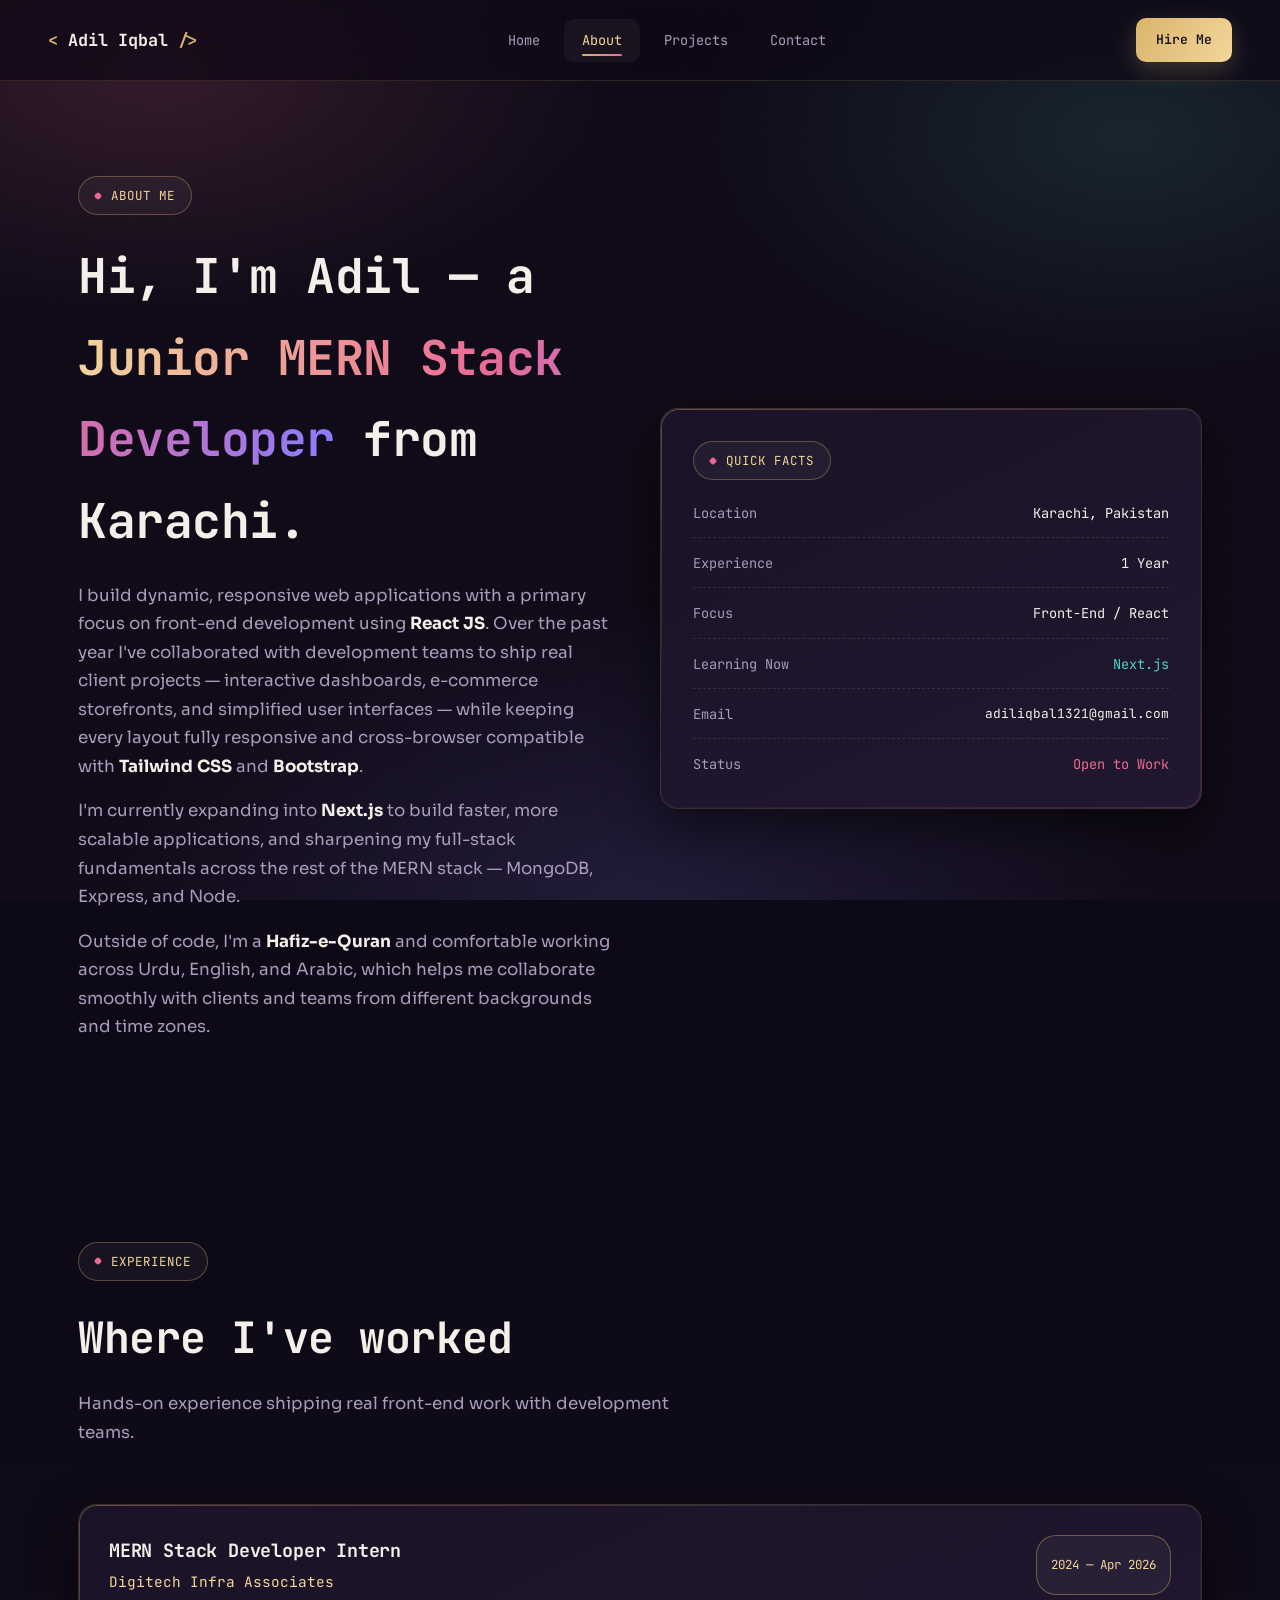
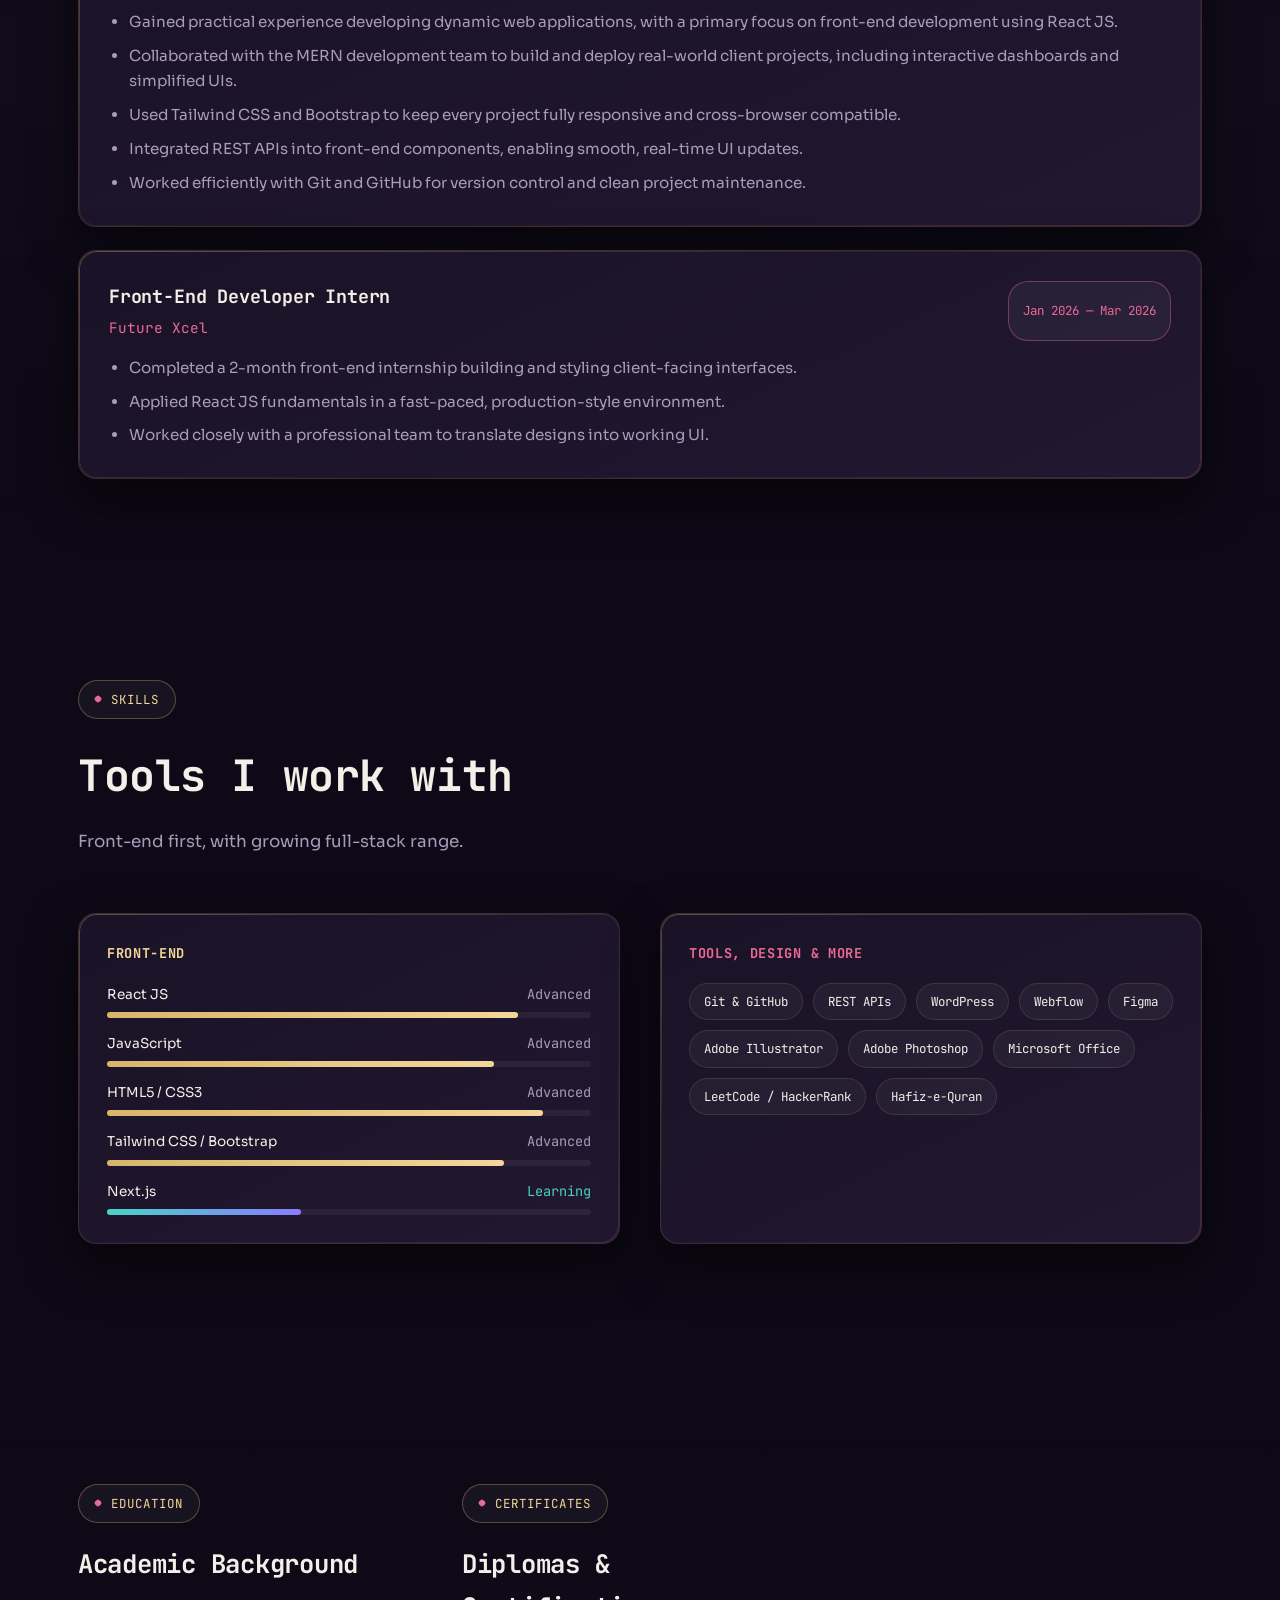
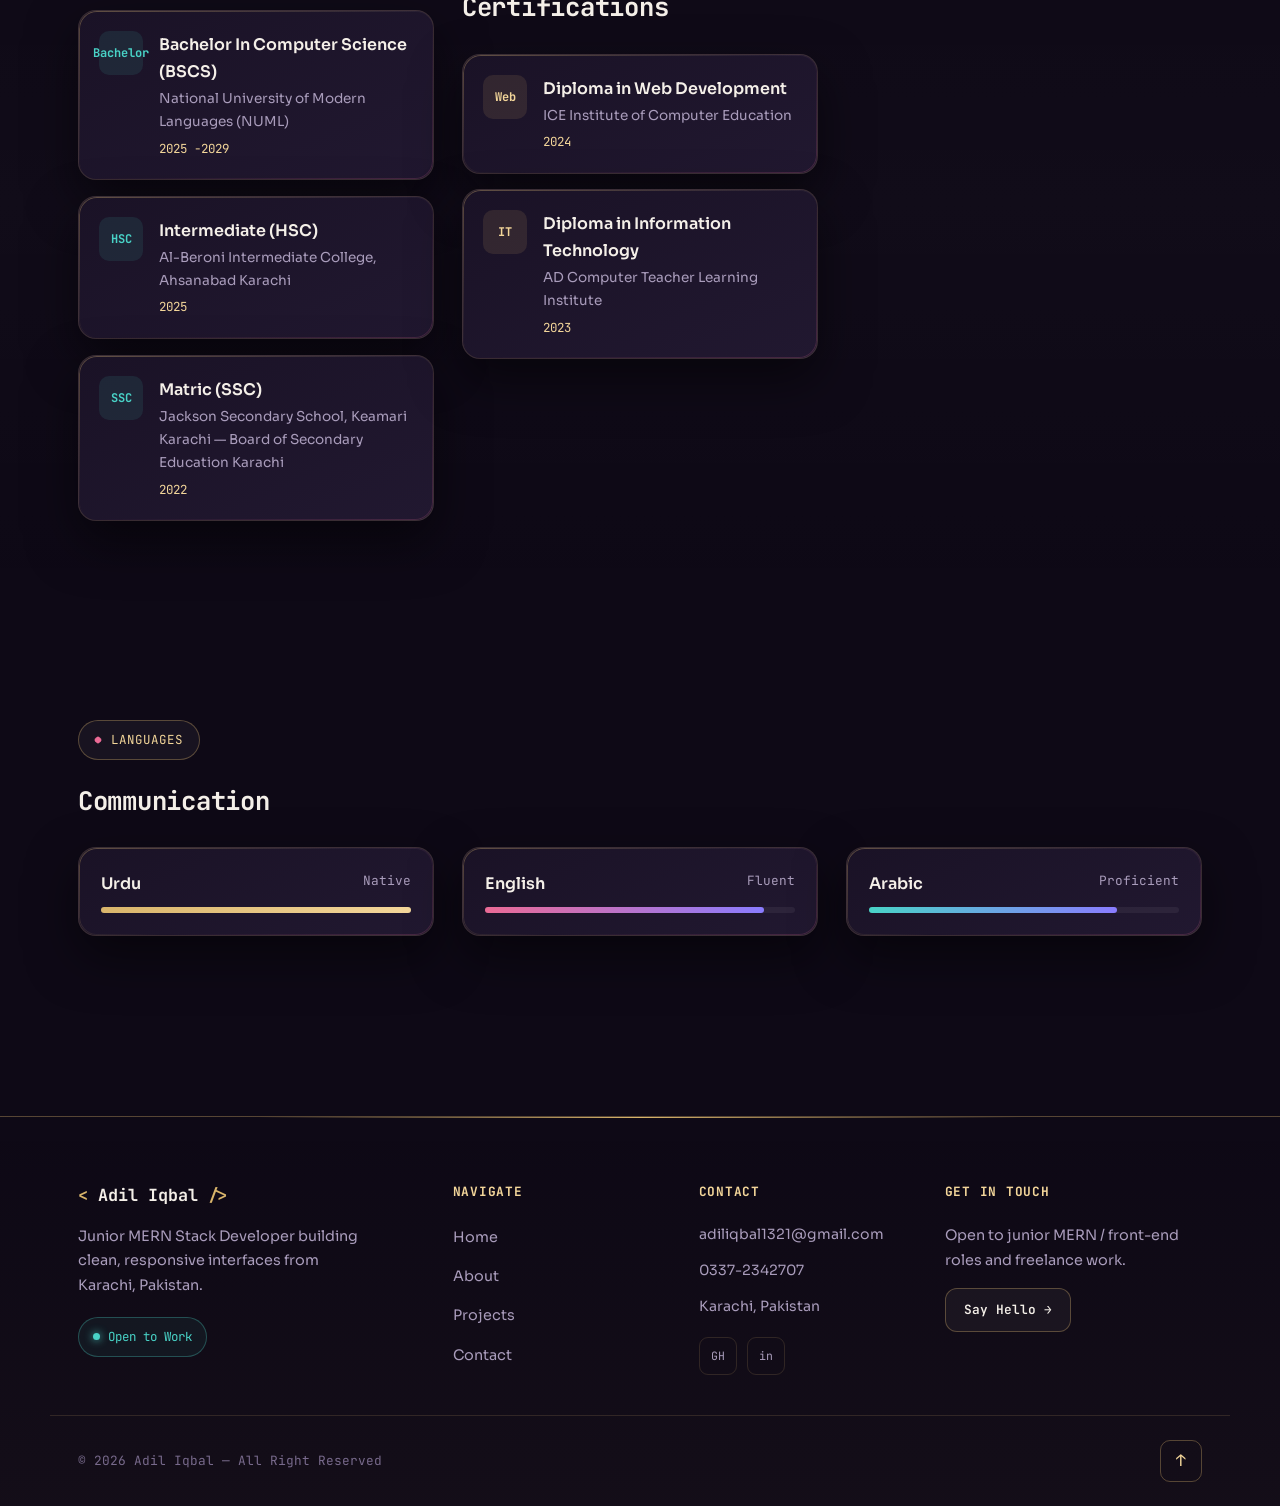
==== About.html @ f00fb631 "m" ====
<!DOCTYPE html>
<html lang="en">
<head>
<meta charset="UTF-8">
<meta name="viewport" content="width=device-width, initial-scale=1.0">
<link rel="icon" type="image/jpeg" href="faviconimage.png">
<title>About — Adil Iqbal</title>
<link rel="stylesheet" href="style.css">
</head>
<body id="top">
<div class="mesh"></div>
<div class="noise"></div>

<header>
  <nav>
    <div class="brand"><span class="brk">&lt;</span>Adil Iqbal<span class="brk">/&gt;</span></div>
    <button class="nav-toggle" aria-label="menu"><span></span><span></span><span></span></button>
    <div class="nav-links">
      <a href="index.html">Home</a>
      <a href="about.html" class="active">About</a>
      <a href="projects.html">Projects</a>
      <a href="contact.html">Contact</a>
    </div>
    <a href="contact.html" class="nav-cta">Hire Me</a>
  </nav>
</header>

<main>

  <!-- ============ INTRO ============ -->
  <section class="pad-lg">
    <div class="wrap grid-2" style="align-items:center;">
      <div>
        <div class="eyebrow"><span class="sq"></span>About Me</div>
        <h1 style="font-size:clamp(2rem,4.5vw,3rem);margin-bottom:20px;">
          Hi, I'm Adil — a <span class="grad-text">Junior MERN Stack Developer</span> from Karachi.
        </h1>
        <p style="color:var(--muted);font-size:1.05rem;margin-bottom:16px;">
          I build dynamic, responsive web applications with a primary focus on front-end development using
          <b style="color:var(--text);">React JS</b>. Over the past year I've collaborated with development
          teams to ship real client projects — interactive dashboards, e-commerce storefronts, and simplified
          user interfaces — while keeping every layout fully responsive and cross-browser compatible with
          <b style="color:var(--text);">Tailwind CSS</b> and <b style="color:var(--text);">Bootstrap</b>.
        </p>
        <p style="color:var(--muted);font-size:1.05rem;margin-bottom:16px;">
          I'm currently expanding into <b style="color:var(--text);">Next.js</b> to build faster, more scalable
          applications, and sharpening my full-stack fundamentals across the rest of the MERN stack — MongoDB,
          Express, and Node.
        </p>
        <p style="color:var(--muted);font-size:1.05rem;">
          Outside of code, I'm a <b style="color:var(--text);">Hafiz-e-Quran</b> and comfortable working across
          Urdu, English, and Arabic, which helps me collaborate smoothly with clients and teams from different
          backgrounds and time zones.
        </p>
      </div>
      <div class="glass tilt fade-up" style="padding:32px;">
        <div class="eyebrow" style="margin-bottom:22px;"><span class="sq"></span>Quick Facts</div>
        <div style="display:flex;flex-direction:column;gap:14px;">
          <div style="display:flex;justify-content:space-between;border-bottom:1px dashed var(--border);padding-bottom:12px;"><span class="mono" style="color:var(--muted);font-size:0.85rem;">Location</span><span class="mono" style="font-size:0.85rem;">Karachi, Pakistan</span></div>
          <div style="display:flex;justify-content:space-between;border-bottom:1px dashed var(--border);padding-bottom:12px;"><span class="mono" style="color:var(--muted);font-size:0.85rem;">Experience</span><span class="mono" style="font-size:0.85rem;">1 Year</span></div>
          <div style="display:flex;justify-content:space-between;border-bottom:1px dashed var(--border);padding-bottom:12px;"><span class="mono" style="color:var(--muted);font-size:0.85rem;">Focus</span><span class="mono" style="font-size:0.85rem;">Front-End / React</span></div>
          <div style="display:flex;justify-content:space-between;border-bottom:1px dashed var(--border);padding-bottom:12px;"><span class="mono" style="color:var(--muted);font-size:0.85rem;">Learning Now</span><span class="mono" style="font-size:0.85rem;color:var(--teal);">Next.js</span></div>
          <div style="display:flex;justify-content:space-between;border-bottom:1px dashed var(--border);padding-bottom:12px;"><span class="mono" style="color:var(--muted);font-size:0.85rem;">Email</span><span class="mono" style="font-size:0.8rem;">adiliqbal1321@gmail.com</span></div>
          <div style="display:flex;justify-content:space-between;"><span class="mono" style="color:var(--muted);font-size:0.85rem;">Status</span><span class="mono" style="font-size:0.85rem;color:var(--rose);">Open to Work</span></div>
        </div>
      </div>
    </div>
  </section>

  <!-- ============ EXPERIENCE ============ -->
  <section class="pad-lg" style="background:linear-gradient(180deg,transparent,rgba(255,255,255,0.015),transparent);">
    <div class="wrap">
      <div class="eyebrow fade-up"><span class="sq"></span>Experience</div>
      <h2 class="section-title fade-up">Where I've worked</h2>
      <p class="section-sub fade-up">Hands-on experience shipping real front-end work with development teams.</p>

      <div style="display:flex;flex-direction:column;gap:24px;">
        <div class="glass tilt fade-up" style="padding:30px;">
          <div style="display:flex;justify-content:space-between;flex-wrap:wrap;gap:10px;margin-bottom:14px;">
            <div>
              <h3 style="font-size:1.15rem;">MERN Stack Developer Intern</h3>
              <div class="mono" style="color:var(--gold-bright);font-size:0.9rem;margin-top:4px;">Digitech Infra Associates</div>
            </div>
            <span class="pill gold">2024 — Apr 2026</span>
          </div>
          <ul style="color:var(--muted);font-size:0.95rem;display:flex;flex-direction:column;gap:8px;padding-left:20px;">
            <li style="list-style:disc;">Gained practical experience developing dynamic web applications, with a primary focus on front-end development using React JS.</li>
            <li style="list-style:disc;">Collaborated with the MERN development team to build and deploy real-world client projects, including interactive dashboards and simplified UIs.</li>
            <li style="list-style:disc;">Used Tailwind CSS and Bootstrap to keep every project fully responsive and cross-browser compatible.</li>
            <li style="list-style:disc;">Integrated REST APIs into front-end components, enabling smooth, real-time UI updates.</li>
            <li style="list-style:disc;">Worked efficiently with Git and GitHub for version control and clean project maintenance.</li>
          </ul>
        </div>

        <div class="glass tilt fade-up" style="padding:30px;">
          <div style="display:flex;justify-content:space-between;flex-wrap:wrap;gap:10px;margin-bottom:14px;">
            <div>
              <h3 style="font-size:1.15rem;">Front-End Developer Intern</h3>
              <div class="mono" style="color:var(--rose);font-size:0.9rem;margin-top:4px;">Future Xcel</div>
            </div>
            <span class="pill rose">Jan 2026 — Mar 2026</span>
          </div>
          <ul style="color:var(--muted);font-size:0.95rem;display:flex;flex-direction:column;gap:8px;padding-left:20px;">
            <li style="list-style:disc;">Completed a 2-month front-end internship building and styling client-facing interfaces.</li>
            <li style="list-style:disc;">Applied React JS fundamentals in a fast-paced, production-style environment.</li>
            <li style="list-style:disc;">Worked closely with a professional team to translate designs into working UI.</li>
          </ul>
        </div>
      </div>
    </div>
  </section>

  <!-- ============ SKILLS ============ -->
  <section class="pad-lg">
    <div class="wrap">
      <div class="eyebrow fade-up"><span class="sq"></span>Skills</div>
      <h2 class="section-title fade-up">Tools I work with</h2>
      <p class="section-sub fade-up">Front-end first, with growing full-stack range.</p>

      <div class="grid-2" style="margin-bottom:40px;">
        <div class="glass tilt fade-up" style="padding:28px;">
          <h4 class="mono" style="color:var(--gold-bright);font-size:0.85rem;text-transform:uppercase;letter-spacing:0.05em;margin-bottom:18px;">Front-End</h4>
          <div style="display:flex;flex-direction:column;gap:14px;">
            <div><div style="display:flex;justify-content:space-between;font-size:0.85rem;margin-bottom:6px;"><span>React JS</span><span class="mono" style="color:var(--muted);">Advanced</span></div><div style="background:rgba(255,255,255,0.06);height:6px;border-radius:4px;"><div style="width:85%;height:100%;background:linear-gradient(90deg,var(--gold),var(--gold-bright));border-radius:4px;"></div></div></div>
            <div><div style="display:flex;justify-content:space-between;font-size:0.85rem;margin-bottom:6px;"><span>JavaScript</span><span class="mono" style="color:var(--muted);">Advanced</span></div><div style="background:rgba(255,255,255,0.06);height:6px;border-radius:4px;"><div style="width:80%;height:100%;background:linear-gradient(90deg,var(--gold),var(--gold-bright));border-radius:4px;"></div></div></div>
            <div><div style="display:flex;justify-content:space-between;font-size:0.85rem;margin-bottom:6px;"><span>HTML5 / CSS3</span><span class="mono" style="color:var(--muted);">Advanced</span></div><div style="background:rgba(255,255,255,0.06);height:6px;border-radius:4px;"><div style="width:90%;height:100%;background:linear-gradient(90deg,var(--gold),var(--gold-bright));border-radius:4px;"></div></div></div>
            <div><div style="display:flex;justify-content:space-between;font-size:0.85rem;margin-bottom:6px;"><span>Tailwind CSS / Bootstrap</span><span class="mono" style="color:var(--muted);">Advanced</span></div><div style="background:rgba(255,255,255,0.06);height:6px;border-radius:4px;"><div style="width:82%;height:100%;background:linear-gradient(90deg,var(--gold),var(--gold-bright));border-radius:4px;"></div></div></div>
            <div><div style="display:flex;justify-content:space-between;font-size:0.85rem;margin-bottom:6px;"><span>Next.js</span><span class="mono" style="color:var(--teal);">Learning</span></div><div style="background:rgba(255,255,255,0.06);height:6px;border-radius:4px;"><div style="width:40%;height:100%;background:linear-gradient(90deg,var(--teal),var(--violet));border-radius:4px;"></div></div></div>
          </div>
        </div>
        <div class="glass tilt fade-up" style="padding:28px;">
          <h4 class="mono" style="color:var(--rose);font-size:0.85rem;text-transform:uppercase;letter-spacing:0.05em;margin-bottom:18px;">Tools, Design &amp; More</h4>
          <div class="pill-wrap" style="display:flex;flex-wrap:wrap;gap:10px;">
            <span class="pill">Git &amp; GitHub</span>
            <span class="pill">REST APIs</span>
            <span class="pill">WordPress</span>
            <span class="pill">Webflow</span>
            <span class="pill">Figma</span>
            <span class="pill">Adobe Illustrator</span>
            <span class="pill">Adobe Photoshop</span>
            <span class="pill">Microsoft Office</span>
            <span class="pill">LeetCode / HackerRank</span>
            <span class="pill">Hafiz-e-Quran</span>
          </div>
        </div>
      </div>
    </div>
  </section>

  <!-- ============ EDUCATION + CERTIFICATES ============ -->
  <section class="pad-lg" style="background:linear-gradient(180deg,transparent,rgba(255,255,255,0.015),transparent);">
    <div class="wrap grid-3">
      <div>
        <div class="eyebrow fade-up"><span class="sq"></span>Education</div>
        <h2 class="section-title fade-up" style="font-size:1.6rem;">Academic Background</h2>
        <div style="display:flex;flex-direction:column;gap:16px;margin-top:24px;">

            <div class="glass tilt fade-up" style="padding:20px;display:flex;gap:16px;align-items:flex-start;">
            <div class="mono" style="width:44px;height:44px;border-radius:10px;background:rgba(73,211,199,0.1);color:var(--teal);display:flex;align-items:center;justify-content:center;font-weight:700;font-size:0.75rem;flex-shrink:0;">Bachelor</div>
            <div>
              <div style="font-weight:600;">Bachelor In Computer Science (BSCS)</div>
              <div style="color:var(--muted);font-size:0.85rem;margin-top:2px;">National University of Modern Languages (NUML)</div>
              <div class="mono" style="color:var(--gold-bright);font-size:0.78rem;margin-top:4px;">2025 -2029</div>
            </div>
          </div>
          <div class="glass tilt fade-up" style="padding:20px;display:flex;gap:16px;align-items:flex-start;">
            <div class="mono" style="width:44px;height:44px;border-radius:10px;background:rgba(73,211,199,0.1);color:var(--teal);display:flex;align-items:center;justify-content:center;font-weight:700;font-size:0.75rem;flex-shrink:0;">HSC</div>
            <div>
              <div style="font-weight:600;">Intermediate (HSC)</div>
              <div style="color:var(--muted);font-size:0.85rem;margin-top:2px;">Al-Beroni Intermediate College, Ahsanabad Karachi</div>
              <div class="mono" style="color:var(--gold-bright);font-size:0.78rem;margin-top:4px;">2025</div>
            </div>
          </div>
          <div class="glass tilt fade-up" style="padding:20px;display:flex;gap:16px;align-items:flex-start;">
            <div class="mono" style="width:44px;height:44px;border-radius:10px;background:rgba(73,211,199,0.1);color:var(--teal);display:flex;align-items:center;justify-content:center;font-weight:700;font-size:0.75rem;flex-shrink:0;">SSC</div>
            <div>
              <div style="font-weight:600;">Matric (SSC)</div>
              <div style="color:var(--muted);font-size:0.85rem;margin-top:2px;">Jackson Secondary School, Keamari Karachi — Board of Secondary Education Karachi</div>
              <div class="mono" style="color:var(--gold-bright);font-size:0.78rem;margin-top:4px;">2022</div>
            </div>
          </div>
        </div>
      </div>
      <div>
        <div class="eyebrow fade-up"><span class="sq"></span>Certificates</div>
        <h2 class="section-title fade-up" style="font-size:1.6rem;">Diplomas &amp; Certifications</h2>
        <div style="display:flex;flex-direction:column;gap:16px;margin-top:24px;">
          <div class="glass tilt fade-up" style="padding:20px;display:flex;gap:16px;align-items:flex-start;">
            <div class="mono" style="width:44px;height:44px;border-radius:10px;background:rgba(217,181,107,0.12);color:var(--gold-bright);display:flex;align-items:center;justify-content:center;font-weight:700;font-size:0.75rem;flex-shrink:0;">Web</div>
            <div>
              <div style="font-weight:600;">Diploma in Web Development</div>
              <div style="color:var(--muted);font-size:0.85rem;margin-top:2px;">ICE Institute of Computer Education</div>
              <div class="mono" style="color:var(--gold-bright);font-size:0.78rem;margin-top:4px;">2024</div>
            </div>
          </div>
          <div class="glass tilt fade-up" style="padding:20px;display:flex;gap:16px;align-items:flex-start;">
            <div class="mono" style="width:44px;height:44px;border-radius:10px;background:rgba(217,181,107,0.12);color:var(--gold-bright);display:flex;align-items:center;justify-content:center;font-weight:700;font-size:0.75rem;flex-shrink:0;">IT</div>
            <div>
              <div style="font-weight:600;">Diploma in Information Technology</div>
              <div style="color:var(--muted);font-size:0.85rem;margin-top:2px;">AD Computer Teacher Learning Institute</div>
              <div class="mono" style="color:var(--gold-bright);font-size:0.78rem;margin-top:4px;">2023</div>
            </div>
          </div>
        </div>
      </div>
    </div>
  </section>

  <!-- ============ LANGUAGES ============ -->
  <section class="pad-lg">
    <div class="wrap">
      <div class="eyebrow fade-up"><span class="sq"></span>Languages</div>
      <h2 class="section-title fade-up" style="font-size:1.6rem;">Communication</h2>
      <div class="grid-3" style="margin-top:24px;">
        <div class="glass tilt fade-up" style="padding:22px;">
          <div style="display:flex;justify-content:space-between;margin-bottom:10px;"><span style="font-weight:600;">Urdu</span><span class="mono" style="color:var(--muted);font-size:0.8rem;">Native</span></div>
          <div style="background:rgba(255,255,255,0.06);height:6px;border-radius:4px;"><div style="width:100%;height:100%;background:linear-gradient(90deg,var(--gold),var(--gold-bright));border-radius:4px;"></div></div>
        </div>
        <div class="glass tilt fade-up" style="padding:22px;">
          <div style="display:flex;justify-content:space-between;margin-bottom:10px;"><span style="font-weight:600;">English</span><span class="mono" style="color:var(--muted);font-size:0.8rem;">Fluent</span></div>
          <div style="background:rgba(255,255,255,0.06);height:6px;border-radius:4px;"><div style="width:90%;height:100%;background:linear-gradient(90deg,var(--rose),var(--violet));border-radius:4px;"></div></div>
        </div>
        <div class="glass tilt fade-up" style="padding:22px;">
          <div style="display:flex;justify-content:space-between;margin-bottom:10px;"><span style="font-weight:600;">Arabic</span><span class="mono" style="color:var(--muted);font-size:0.8rem;">Proficient</span></div>
          <div style="background:rgba(255,255,255,0.06);height:6px;border-radius:4px;"><div style="width:80%;height:100%;background:linear-gradient(90deg,var(--teal),var(--violet));border-radius:4px;"></div></div>
        </div>
      </div>
    </div>
  </section>

</main>

<footer>
  <div class="footer-top">
    <div class="footer-col footer-col-brand">
      <div class="brand mono"><span class="brk">&lt;</span>Adil Iqbal<span class="brk">/&gt;</span></div>
      <p>Junior MERN Stack Developer building clean, responsive interfaces from Karachi, Pakistan.</p>
      <span class="footer-badge"><span class="dot"></span>Open to Work</span>
    </div>
    <div class="footer-col">
      <h4>Navigate</h4>
      <ul>
        <li><a href="index.html">Home</a></li>
        <li><a href="about.html">About</a></li>
        <li><a href="projects.html">Projects</a></li>
        <li><a href="contact.html">Contact</a></li>
      </ul>
    </div>
    <div class="footer-col">
      <h4>Contact</h4>
      <div class="f-contact">
        <a href="mailto:adiliqbal1321@gmail.com">adiliqbal1321@gmail.com</a>
        <a href="tel:03372342707">0337-2342707</a>
        <span>Karachi, Pakistan</span>
      </div>
      <div class="footer-social">
        <a href="https://github.com/AdilIqbal0337" title="GitHub">GH</a>
        <a href="https://www.linkedin.com/in/adil-iqbal-b73838338/" title="LinkedIn">in</a>
      </div>
    </div>
    <div class="footer-col">
      <h4>Get In Touch</h4>
      <p style="color:var(--muted);font-size:0.9rem;margin-bottom:16px;">Open to junior MERN / front-end roles and freelance work.</p>
      <a href="contact.html" class="btn btn-outline" style="font-size:0.8rem;padding:10px 18px;">Say Hello →</a>
    </div>
  </div>
  <div class="footer-bottom">
    <div class="footer-note">© 2026 Adil Iqbal — All Right Reserved</div>
    <a href="#top" class="back-to-top mono" title="Back to top">↑</a>
  </div>
</footer>

<script src="script.js"></script>
</body>
</html>
---- style.css ----
/* =====================================================
   Adil Iqbal — Portfolio v2
   Theme: "Obsidian & Champagne" — deep aubergine-black glass
   with warm gold, rose and teal accents, 3D depth via
   layered shadows, glass panels and gradient mesh light.
   ===================================================== */

@import url('https://fonts.googleapis.com/css2?family=JetBrains+Mono:wght@400;500;600;700;800&family=Sora:wght@300;400;500;600;700;800&display=swap');

:root{
  --bg:#0e0916;
  --bg-2:#150e22;
  --surface: rgba(255,255,255,0.045);
  --surface-solid:#1a1226;
  --surface-solid-2:#211830;
  --border: rgba(212,175,106,0.16);
  --border-strong: rgba(212,175,106,0.35);
  --gold:#d9b56b;
  --gold-bright:#f3d69a;
  --rose:#ea6a95;
  --teal:#49d3c7;
  --violet:#8a7cff;
  --text:#f4efe8;
  --muted:#a99cbb;
  --muted-dim:#786a8c;
  --shadow-1: 0 2px 8px rgba(0,0,0,0.4);
  --shadow-2: 0 20px 50px rgba(0,0,0,0.5);
  --shadow-3: 0 40px 90px rgba(0,0,0,0.55);
}

*{margin:0;padding:0;box-sizing:border-box;}
html{scroll-behavior:smooth;}
body{
  background:var(--bg);
  color:var(--text);
  font-family:'Sora',sans-serif;
  font-weight:400;
  line-height:1.7;
  overflow-x:hidden;
  position:relative;
  min-height:100vh;
}
a{text-decoration:none;color:inherit;}
ul{list-style:none;}
img{max-width:100%;display:block;}
::selection{background:var(--gold);color:#150e22;}

.mono{font-family:'JetBrains Mono',monospace;}

::-webkit-scrollbar{width:10px;}
::-webkit-scrollbar-track{background:var(--bg);}
::-webkit-scrollbar-thumb{background:var(--surface-solid-2);border-radius:6px;border:1px solid var(--border);}
::-webkit-scrollbar-thumb:hover{background:var(--gold);}

/* ---------- Gradient mesh background ---------- */
.mesh{
  position:fixed;inset:0;z-index:-2;
  background:
    radial-gradient(ellipse 60% 45% at 12% 8%, rgba(234,106,149,0.16), transparent 60%),
    radial-gradient(ellipse 55% 45% at 88% 15%, rgba(73,211,199,0.13), transparent 60%),
    radial-gradient(ellipse 70% 55% at 50% 100%, rgba(138,124,255,0.14), transparent 60%),
    var(--bg);
}
.noise{
  position:fixed;inset:0;z-index:-1;opacity:0.035;pointer-events:none;
  background-image:url("data:image/svg+xml,%3Csvg xmlns='http://www.w3.org/2000/svg' width='120' height='120'%3E%3Cfilter id='n'%3E%3CfeTurbulence type='fractalNoise' baseFrequency='0.9' numOctaves='2' stitchTiles='stitch'/%3E%3C/filter%3E%3Crect width='100%25' height='100%25' filter='url(%23n)'/%3E%3C/svg%3E");
}

/* ---------- Gradient text helper ---------- */
.grad-text{
  background:linear-gradient(100deg, var(--gold-bright), var(--rose) 55%, var(--violet));
  -webkit-background-clip:text;background-clip:text;color:transparent;
}

/* ================= NAVIGATION ================= */
header{
  position:fixed;top:0;left:0;right:0;z-index:200;
  background:rgba(14,9,22,0.72);
  backdrop-filter:blur(16px) saturate(140%);
  border-bottom:1px solid var(--border);
}
nav{
  max-width:1240px;margin:0 auto;
  display:flex;align-items:center;justify-content:space-between;
  padding:18px 28px;
}
.brand{
  font-family:'JetBrains Mono',monospace;font-weight:700;font-size:1.05rem;
  display:flex;align-items:center;gap:10px;
}
.brand .brk{color:var(--gold);}
.nav-links{display:flex;gap:6px;align-items:center;}
.nav-links a{
  font-family:'JetBrains Mono',monospace;font-size:0.85rem;
  padding:10px 18px;border-radius:10px;color:var(--muted);
  transition:color .2s, background .2s;
  position:relative;
}
.nav-links a:hover{color:var(--text);background:var(--surface);}
.nav-links a.active{color:var(--gold-bright);background:var(--surface);}
.nav-links a.active::after{
  content:'';position:absolute;left:18px;right:18px;bottom:6px;height:2px;
  background:linear-gradient(90deg,var(--gold),var(--rose));border-radius:2px;
}
.nav-cta{
  font-family:'JetBrains Mono',monospace;font-size:0.82rem;font-weight:600;
  padding:11px 20px;border-radius:10px;
  background:linear-gradient(120deg,var(--gold),var(--gold-bright));
  color:#1a1226;
  box-shadow:0 8px 24px rgba(217,181,107,0.25);
  white-space:nowrap;
}
.nav-toggle{display:none;}

@media(max-width:860px){
  .nav-links{
    position:fixed;top:64px;left:0;right:0;
    flex-direction:column;align-items:stretch;gap:2px;
    background:rgba(14,9,22,0.97);backdrop-filter:blur(16px);
    padding:14px;border-bottom:1px solid var(--border);
    transform:translateY(-130%);opacity:0;transition:transform .3s ease, opacity .3s ease;
    pointer-events:none;
  }
  .nav-links.open{transform:translateY(0);opacity:1;pointer-events:auto;}
  .nav-links a{padding:14px 16px;}
  .nav-toggle{
    display:flex;flex-direction:column;gap:5px;width:26px;cursor:pointer;background:none;border:none;
  }
  .nav-toggle span{height:2px;background:var(--text);border-radius:2px;}
}

/* ================= LAYOUT PRIMITIVES ================= */
main{padding-top:76px;}
section{position:relative;}
.wrap{max-width:1180px;margin:0 auto;padding:0 28px;}
.pad-lg{padding:100px 0;}
.pad-md{padding:70px 0;}

.eyebrow{
  display:inline-flex;align-items:center;gap:10px;
  font-family:'JetBrains Mono',monospace;font-size:0.78rem;letter-spacing:0.08em;
  color:var(--gold-bright);text-transform:uppercase;
  margin-bottom:20px;
  padding:8px 16px;border:1px solid var(--border-strong);border-radius:30px;
  background:var(--surface);
}
.eyebrow .sq{width:6px;height:6px;background:var(--rose);border-radius:2px;transform:rotate(45deg);}

h1,h2,h3,h4{font-family:'JetBrains Mono',monospace;font-weight:700;letter-spacing:-0.01em;}
h2.section-title{font-size:clamp(1.9rem,4vw,2.7rem);margin-bottom:16px;}
.section-sub{color:var(--muted);font-size:1.05rem;max-width:620px;margin-bottom:56px;}

/* ================= GLASS / 3D CARD SYSTEM ================= */
.glass{
  background:linear-gradient(155deg, var(--surface-solid), var(--surface-solid-2));
  border:1px solid var(--border);
  border-radius:18px;
  box-shadow:var(--shadow-2), inset 0 1px 0 rgba(255,255,255,0.04);
  position:relative;
}
.glass::before{
  content:'';position:absolute;inset:0;border-radius:18px;padding:1px;
  background:linear-gradient(155deg, rgba(217,181,107,0.35), rgba(255,255,255,0), rgba(234,106,149,0.2));
  -webkit-mask:linear-gradient(#000 0 0) content-box, linear-gradient(#000 0 0);
  -webkit-mask-composite:xor;mask-composite:exclude;
  pointer-events:none;
}
.tilt{transform-style:preserve-3d;transition:transform .4s cubic-bezier(.2,.8,.2,1), box-shadow .4s;will-change:transform;}
.tilt:hover{box-shadow:var(--shadow-3);}

/* ================= BUTTONS ================= */
.btn{
  font-family:'JetBrains Mono',monospace;font-weight:600;font-size:0.88rem;
  padding:14px 28px;border-radius:12px;display:inline-flex;align-items:center;gap:10px;
  transition:transform .2s, box-shadow .2s, background .2s, border-color .2s;
  cursor:pointer;border:none;
}
.btn-gold{
  background:linear-gradient(120deg,var(--gold),var(--gold-bright));color:#1a1226;
  box-shadow:0 10px 30px rgba(217,181,107,0.28);
}
.btn-gold:hover{transform:translateY(-3px);box-shadow:0 16px 40px rgba(217,181,107,0.4);}
.btn-outline{
  border:1px solid var(--border-strong);color:var(--text);background:var(--surface);
}
.btn-outline:hover{transform:translateY(-3px);border-color:var(--gold);}

/* ================= HERO RESPONSIVE GRID ================= */
.hero-grid{display:grid;grid-template-columns:1.05fr 0.95fr;gap:56px;align-items:center;min-height:70vh;}
@media(max-width:900px){
  .hero-grid{grid-template-columns:1fr;min-height:auto;gap:40px;}
  .hero-grid > *{grid-column:1;}
}

/* ================= PROJECT THUMBNAIL PLACEHOLDER ================= */
.proj-thumb{
  position:relative;border-radius:14px;overflow:hidden;height:200px;margin-bottom:24px;
  border:1px solid var(--border);
  display:flex;align-items:center;justify-content:center;flex-direction:column;gap:10px;
}
.proj-thumb img{width:100%;height:100%;object-fit:cover;position:absolute;inset:0;}
.proj-thumb .thumb-overlay{
  position:relative;z-index:1;text-align:center;
  display:flex;flex-direction:column;align-items:center;gap:8px;
}
.proj-thumb .thumb-icon{
  width:52px;height:52px;border-radius:12px;display:flex;align-items:center;justify-content:center;
  background:rgba(255,255,255,0.06);border:1px solid var(--border-strong);
}
.proj-thumb .thumb-label{font-family:'JetBrains Mono',monospace;font-size:0.75rem;color:var(--muted);letter-spacing:0.03em;}
.proj-thumb.g1{background:radial-gradient(ellipse at 30% 20%, rgba(217,181,107,0.18), transparent 60%), radial-gradient(ellipse at 80% 80%, rgba(234,106,149,0.14), transparent 60%), var(--surface-solid);}
.proj-thumb.g2{background:radial-gradient(ellipse at 70% 20%, rgba(234,106,149,0.18), transparent 60%), radial-gradient(ellipse at 20% 80%, rgba(73,211,199,0.14), transparent 60%), var(--surface-solid);}
.proj-thumb.g3{background:radial-gradient(ellipse at 20% 30%, rgba(73,211,199,0.18), transparent 60%), radial-gradient(ellipse at 80% 70%, rgba(138,124,255,0.16), transparent 60%), var(--surface-solid);}
.proj-thumb.g4{background:radial-gradient(ellipse at 50% 20%, rgba(138,124,255,0.18), transparent 60%), radial-gradient(ellipse at 80% 80%, rgba(217,181,107,0.14), transparent 60%), var(--surface-solid);}

/* ================= FOOTER ================= */
footer{
  position:relative;
  border-top:1px solid var(--border-strong);
  margin-top:80px;
  background:linear-gradient(180deg, transparent, rgba(217,181,107,0.03));
  overflow:hidden;
}
footer::before{
  content:'';position:absolute;top:0;left:50%;transform:translateX(-50%);
  width:60%;height:1px;
  background:linear-gradient(90deg, transparent, var(--gold), transparent);
}
.footer-top{
  max-width:1180px;margin:0 auto;padding:64px 28px 40px;
  display:grid;grid-template-columns:1.3fr 0.8fr 0.8fr 1fr;gap:40px;
}
.footer-col h4{
  font-family:'JetBrains Mono',monospace;font-size:0.8rem;letter-spacing:0.06em;
  text-transform:uppercase;color:var(--gold-bright);margin-bottom:20px;
}
.footer-col-brand .brand{margin-bottom:14px;}
.footer-col-brand p{color:var(--muted);font-size:0.9rem;max-width:280px;margin-bottom:20px;}
.footer-badge{
  display:inline-flex;align-items:center;gap:8px;
  font-family:'JetBrains Mono',monospace;font-size:0.78rem;color:var(--teal);
  padding:8px 14px;border:1px solid rgba(73,211,199,0.3);border-radius:20px;
  background:rgba(73,211,199,0.06);
}
.footer-badge .dot{width:7px;height:7px;border-radius:50%;background:var(--teal);box-shadow:0 0 8px var(--teal);}
.footer-col ul{display:flex;flex-direction:column;gap:12px;}
.footer-col ul a{font-size:0.9rem;color:var(--muted);transition:color .2s;}
.footer-col ul a:hover{color:var(--gold-bright);}
.footer-col .f-contact{display:flex;flex-direction:column;gap:12px;}
.footer-col .f-contact a, .footer-col .f-contact span{font-size:0.88rem;color:var(--muted);}
.footer-col .f-contact a:hover{color:var(--gold-bright);}
.footer-social{display:flex;gap:10px;margin-top:18px;}
.footer-social a{
  width:38px;height:38px;border-radius:9px;border:1px solid var(--border);
  display:flex;align-items:center;justify-content:center;
  font-family:'JetBrains Mono',monospace;font-size:0.72rem;color:var(--muted);
  transition:color .2s, border-color .2s, transform .2s;
}
.footer-social a:hover{color:var(--gold-bright);border-color:var(--gold);transform:translateY(-3px);}
.footer-bottom{
  border-top:1px solid var(--border);
  padding:24px 28px;max-width:1180px;margin:0 auto;
  display:flex;justify-content:space-between;align-items:center;flex-wrap:wrap;gap:16px;
}
.footer-note{color:var(--muted-dim);font-size:0.8rem;font-family:'JetBrains Mono',monospace;}
.back-to-top{
  width:42px;height:42px;border-radius:10px;border:1px solid var(--border-strong);
  display:flex;align-items:center;justify-content:center;
  color:var(--gold-bright);font-family:'JetBrains Mono',monospace;
  transition:transform .2s, border-color .2s, background .2s;
}
.back-to-top:hover{transform:translateY(-4px);background:var(--surface);border-color:var(--gold);}
@media(max-width:900px){
  .footer-top{grid-template-columns:1fr 1fr;}
}
@media(max-width:560px){
  .footer-top{grid-template-columns:1fr;}
  .footer-bottom{flex-direction:column;text-align:center;}
}

/* ================= FADE UP UTILITY ================= */
.fade-up{opacity:0;transform:translateY(28px);transition:opacity .7s ease, transform .7s ease;}
.fade-up.visible{opacity:1;transform:translateY(0);}

/* ================= PILLS / TAGS ================= */
.pill{
  font-family:'JetBrains Mono',monospace;font-size:0.78rem;
  padding:7px 14px;border-radius:20px;
  background:var(--surface);border:1px solid var(--border);color:var(--text);
  display:inline-flex;align-items:center;gap:6px;
}
.pill.gold{color:var(--gold-bright);border-color:rgba(217,181,107,0.4);}
.pill.rose{color:var(--rose);border-color:rgba(234,106,149,0.4);}
.pill.teal{color:var(--teal);border-color:rgba(73,211,199,0.4);}
.pill.learning::after{content:' · learning';opacity:0.75;}

/* ================= RESPONSIVE HELPERS ================= */
.grid-2{display:grid;grid-template-columns:1fr 1fr;gap:40px;}
.grid-3{display:grid;grid-template-columns:repeat(3,1fr);gap:28px;}
.grid-4{display:grid;grid-template-columns:repeat(4,1fr);gap:24px;}
@media(max-width:980px){
  .grid-3{grid-template-columns:repeat(2,1fr);}
  .grid-4{grid-template-columns:repeat(2,1fr);}
}
@media(max-width:640px){
  .grid-2, .grid-3, .grid-4{grid-template-columns:1fr;}
  .pad-lg{padding:70px 0;}
  .pad-md{padding:50px 0;}
}
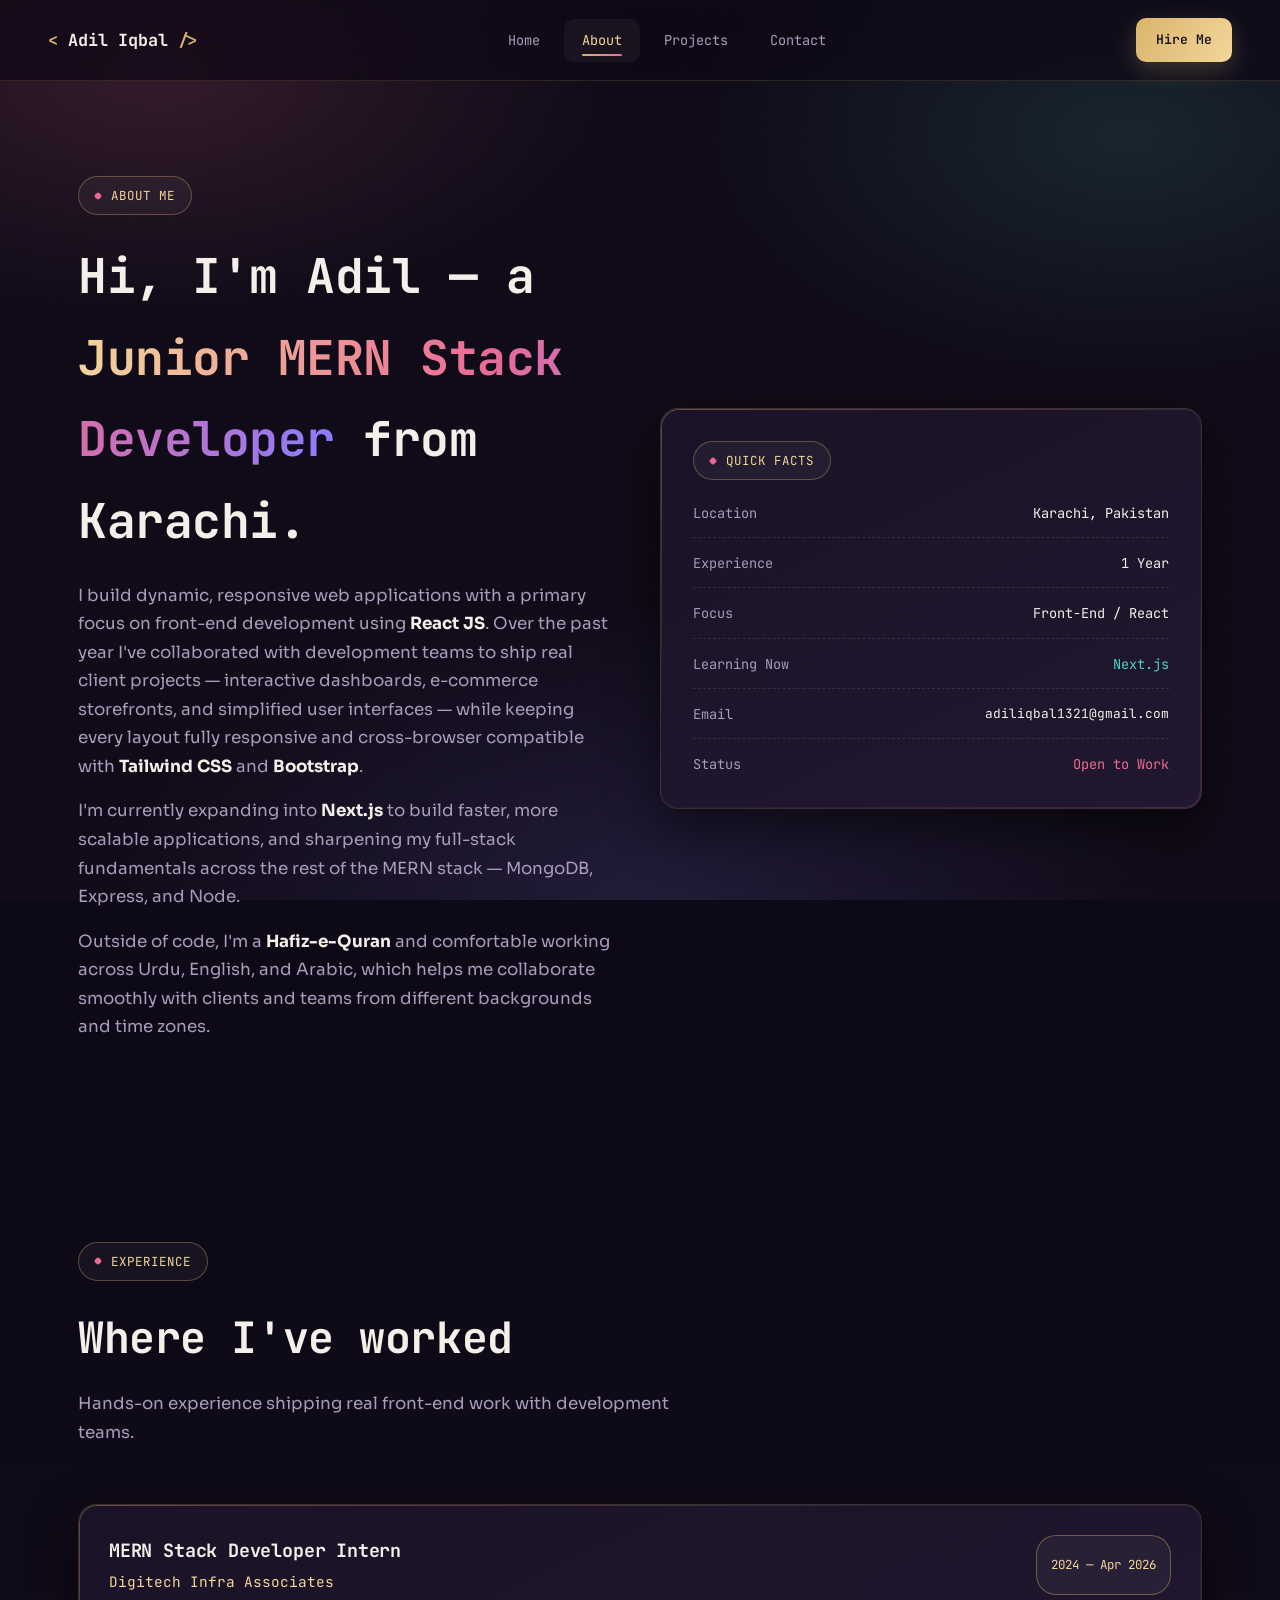
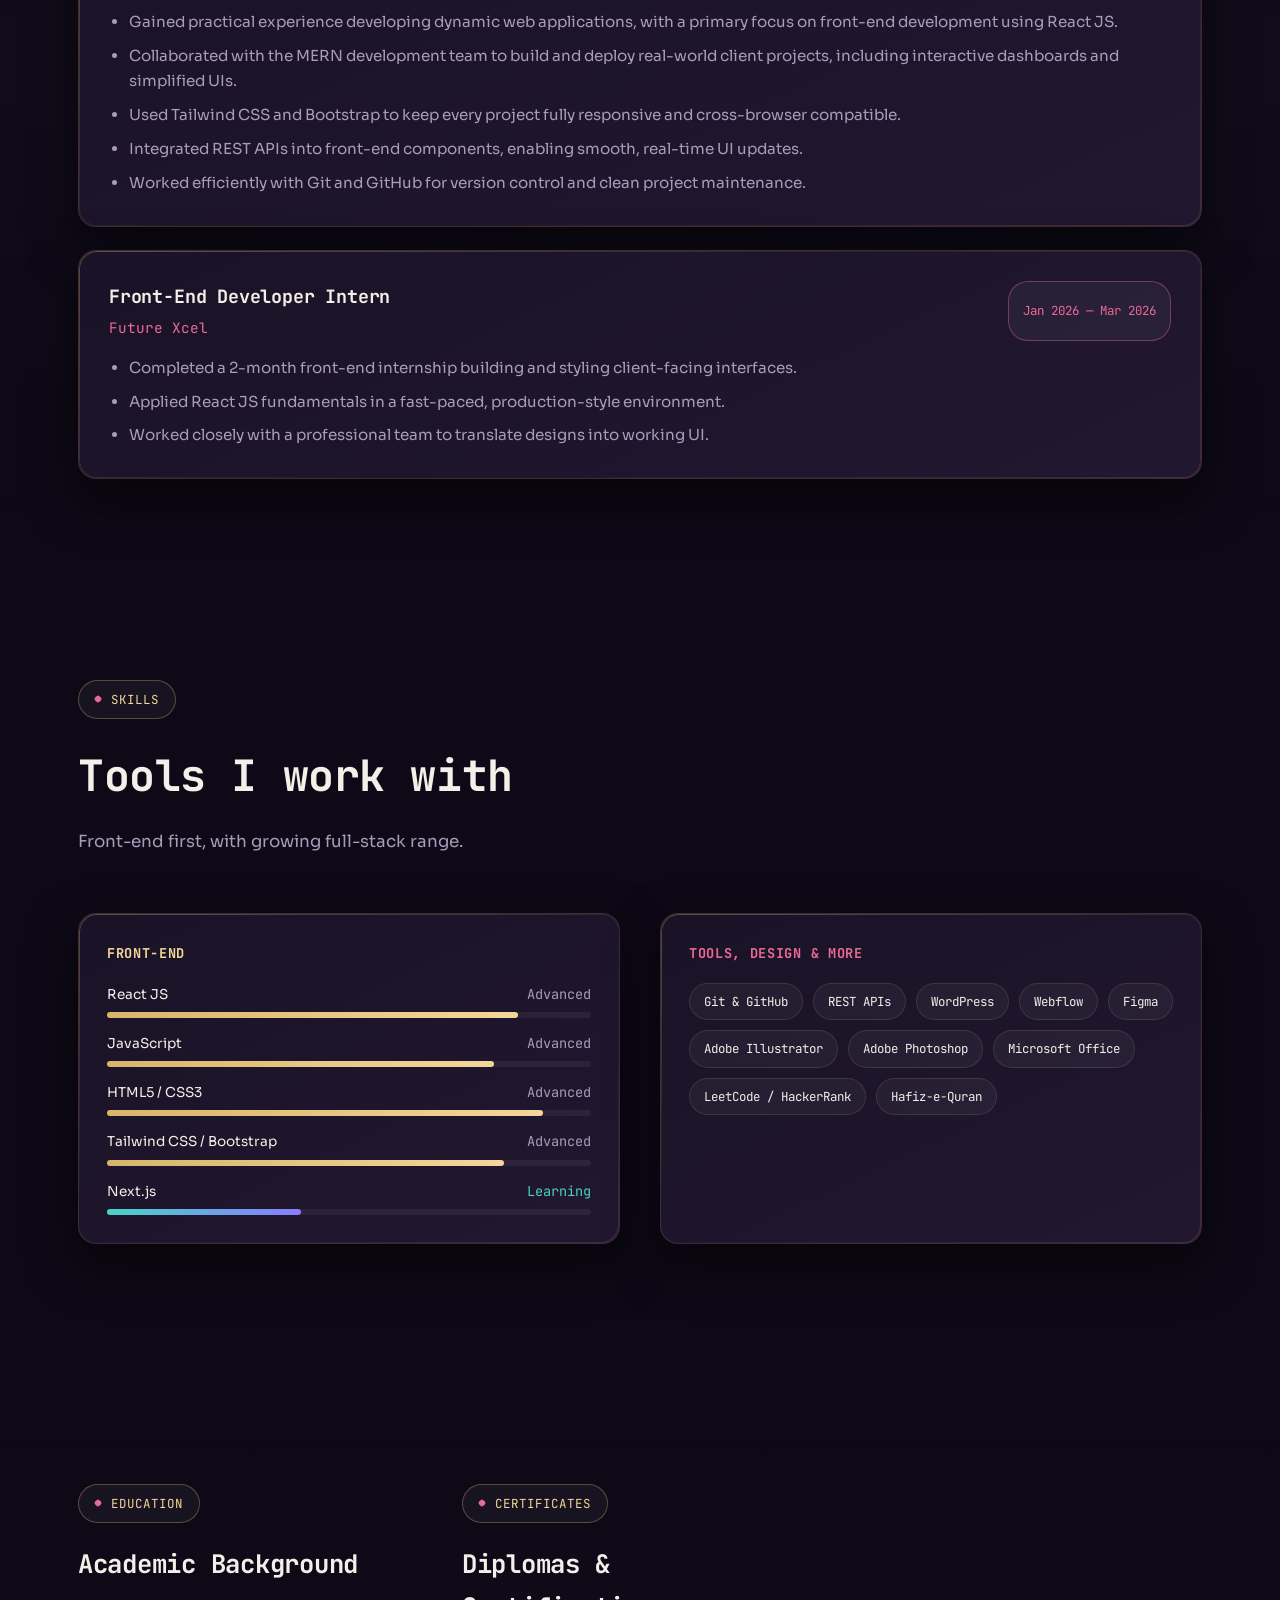
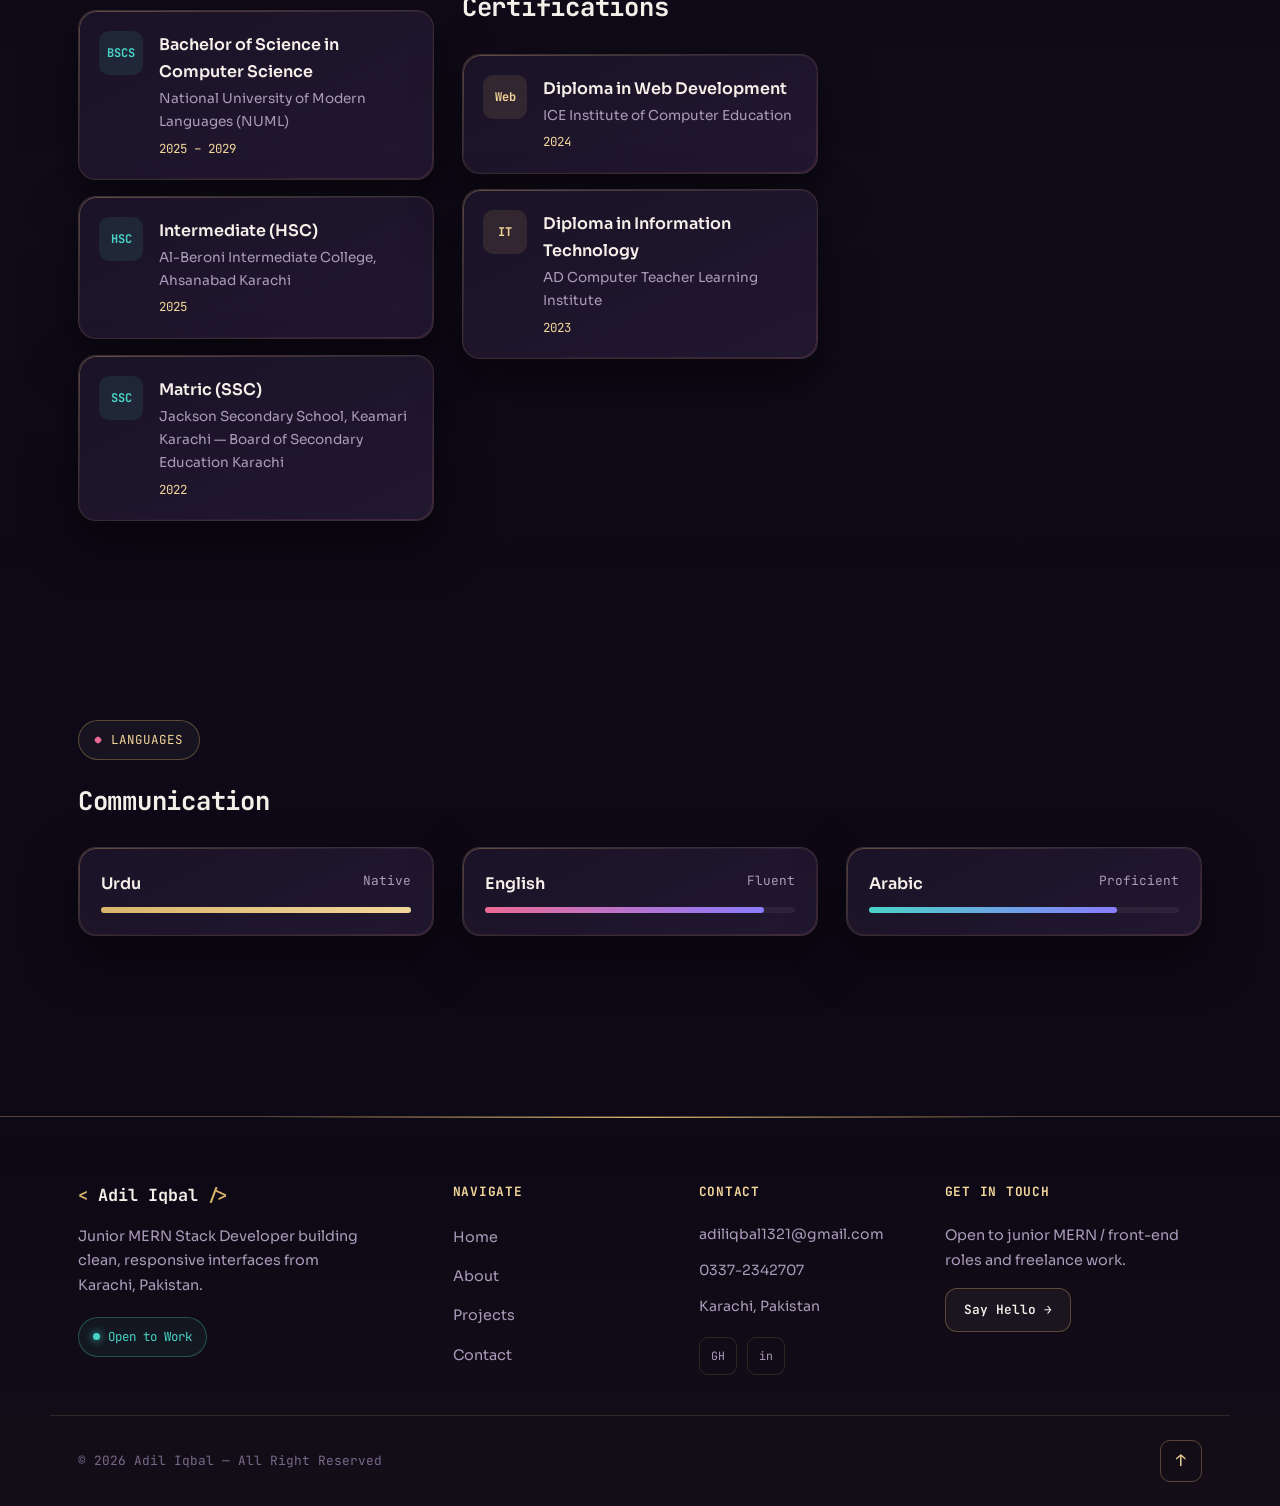
==== commit 8c1bf00f: "h" ====
--- a/About.html
+++ b/About.html
@@ -148,19 +148,18 @@
   </section>
 
   <!-- ============ EDUCATION + CERTIFICATES ============ -->
-  <section class="pad-lg" style="background:linear-gradient(180deg,transparent,rgba(255,255,255,0.015),transparent);">
+ <section class="pad-lg" style="background:linear-gradient(180deg,transparent,rgba(255,255,255,0.015),transparent);">
     <div class="wrap grid-3">
       <div>
         <div class="eyebrow fade-up"><span class="sq"></span>Education</div>
         <h2 class="section-title fade-up" style="font-size:1.6rem;">Academic Background</h2>
         <div style="display:flex;flex-direction:column;gap:16px;margin-top:24px;">
-
-            <div class="glass tilt fade-up" style="padding:20px;display:flex;gap:16px;align-items:flex-start;">
-            <div class="mono" style="width:44px;height:44px;border-radius:10px;background:rgba(73,211,199,0.1);color:var(--teal);display:flex;align-items:center;justify-content:center;font-weight:700;font-size:0.75rem;flex-shrink:0;">Bachelor</div>
-            <div>
-              <div style="font-weight:600;">Bachelor In Computer Science (BSCS)</div>
+          <div class="glass tilt fade-up" style="padding:20px;display:flex;gap:16px;align-items:flex-start;">
+            <div class="mono" style="width:44px;height:44px;border-radius:10px;background:rgba(73,211,199,0.1);color:var(--teal);display:flex;align-items:center;justify-content:center;font-weight:700;font-size:0.75rem;flex-shrink:0;">BSCS</div>
+            <div>
+              <div style="font-weight:600;">Bachelor of Science in Computer Science</div>
               <div style="color:var(--muted);font-size:0.85rem;margin-top:2px;">National University of Modern Languages (NUML)</div>
-              <div class="mono" style="color:var(--gold-bright);font-size:0.78rem;margin-top:4px;">2025 -2029</div>
+              <div class="mono" style="color:var(--gold-bright);font-size:0.78rem;margin-top:4px;">2025 – 2029</div>
             </div>
           </div>
           <div class="glass tilt fade-up" style="padding:20px;display:flex;gap:16px;align-items:flex-start;">
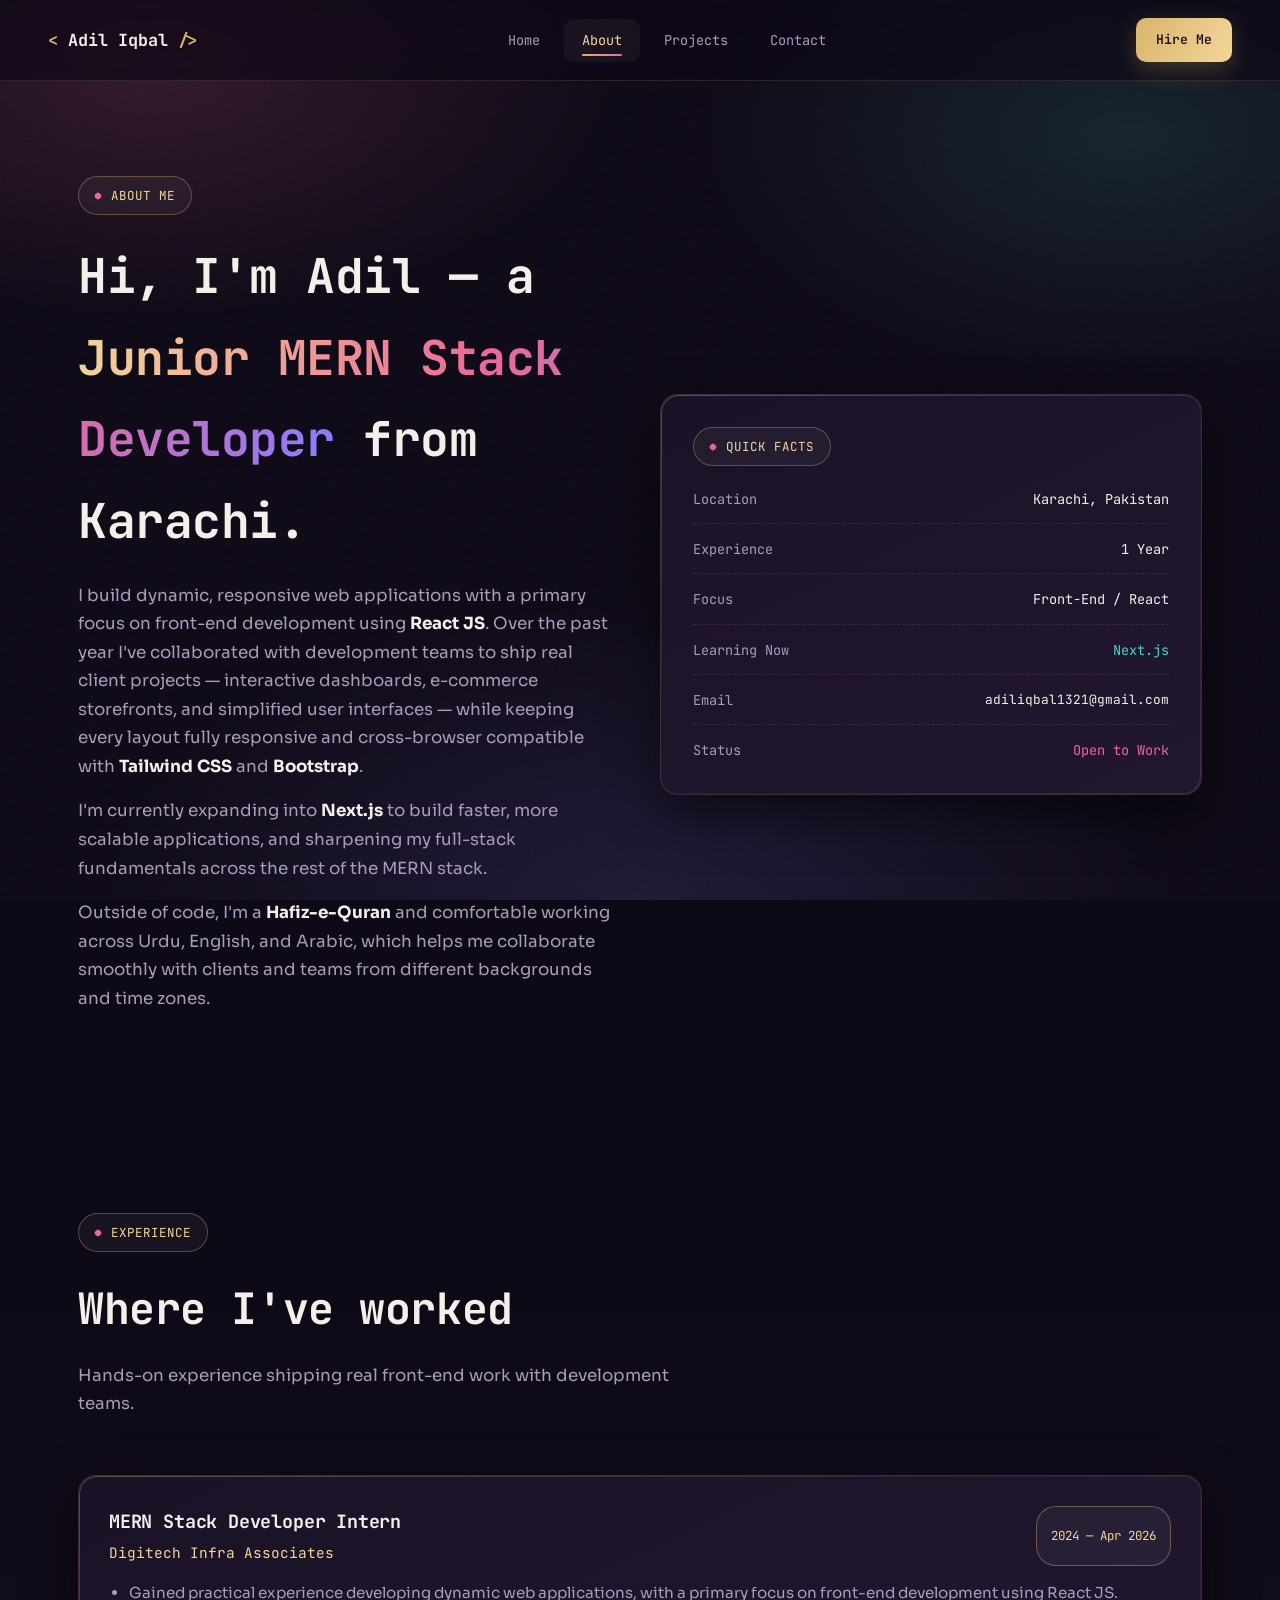
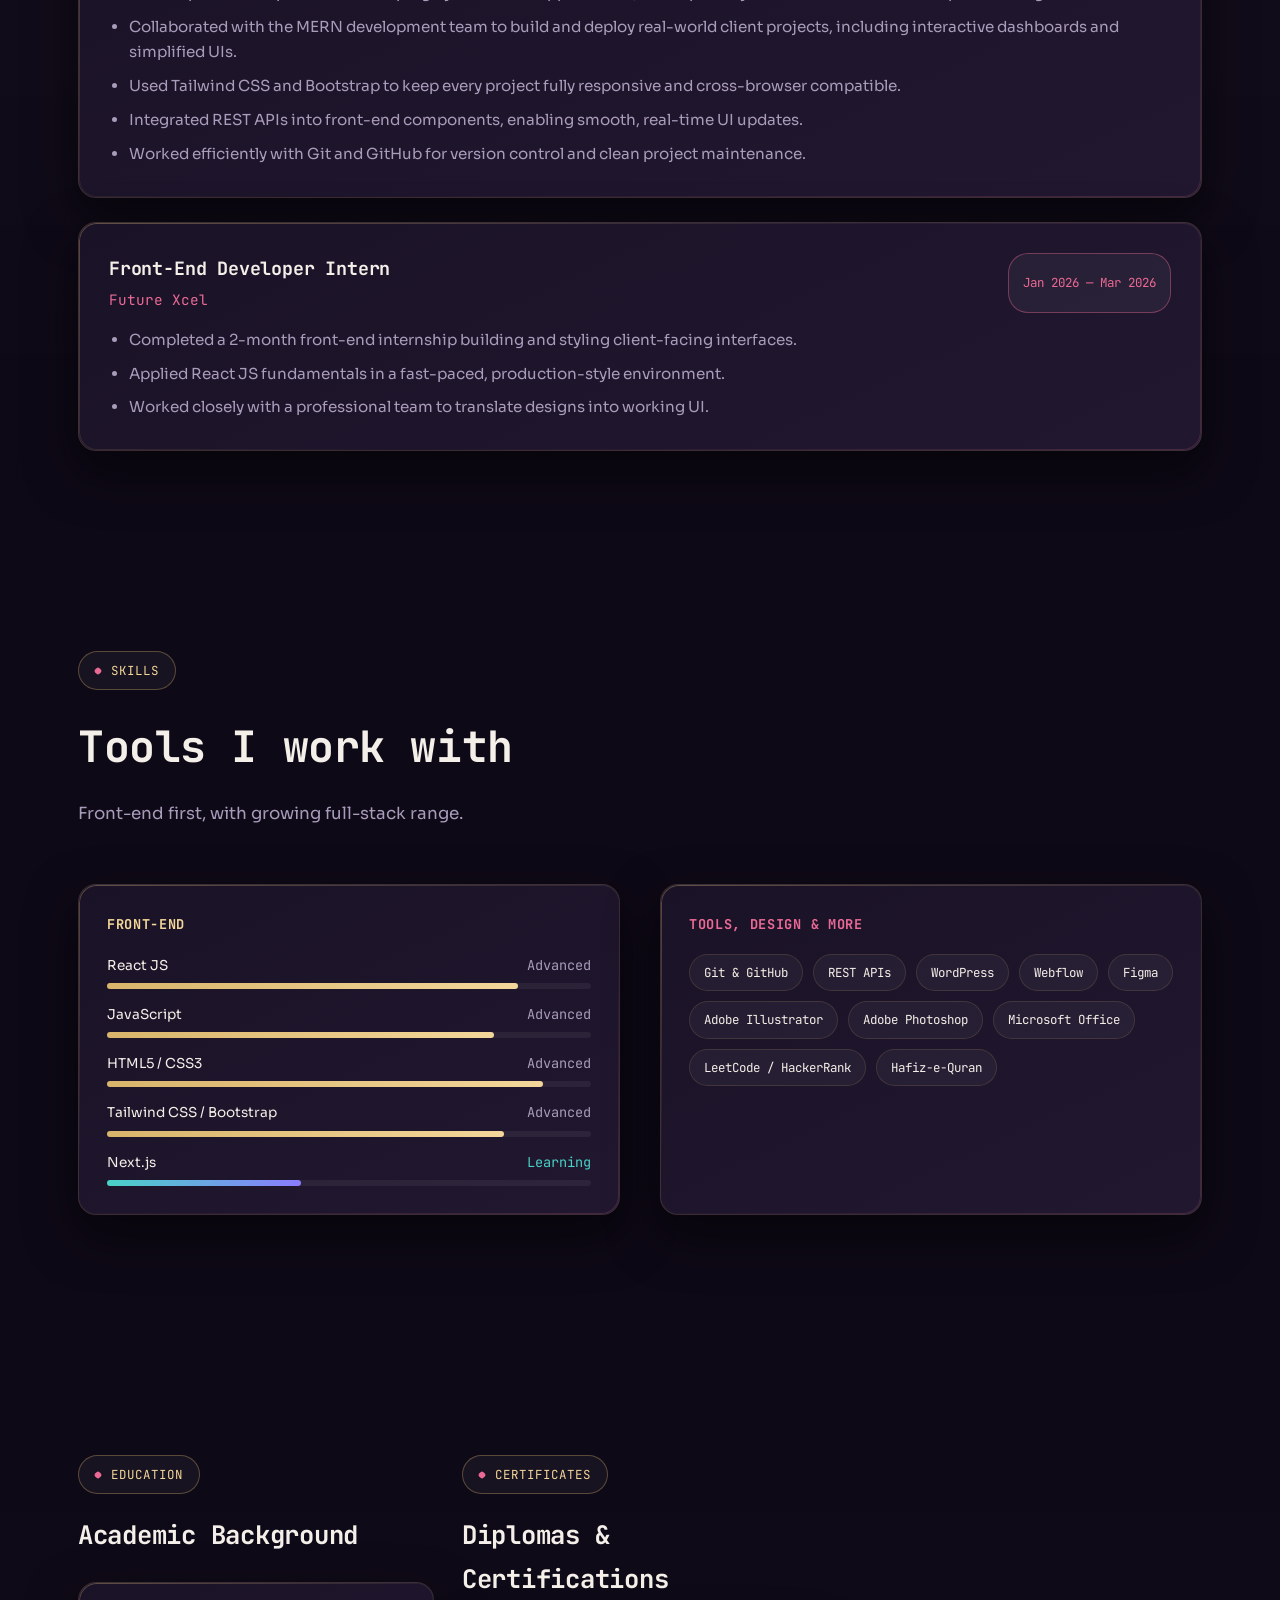
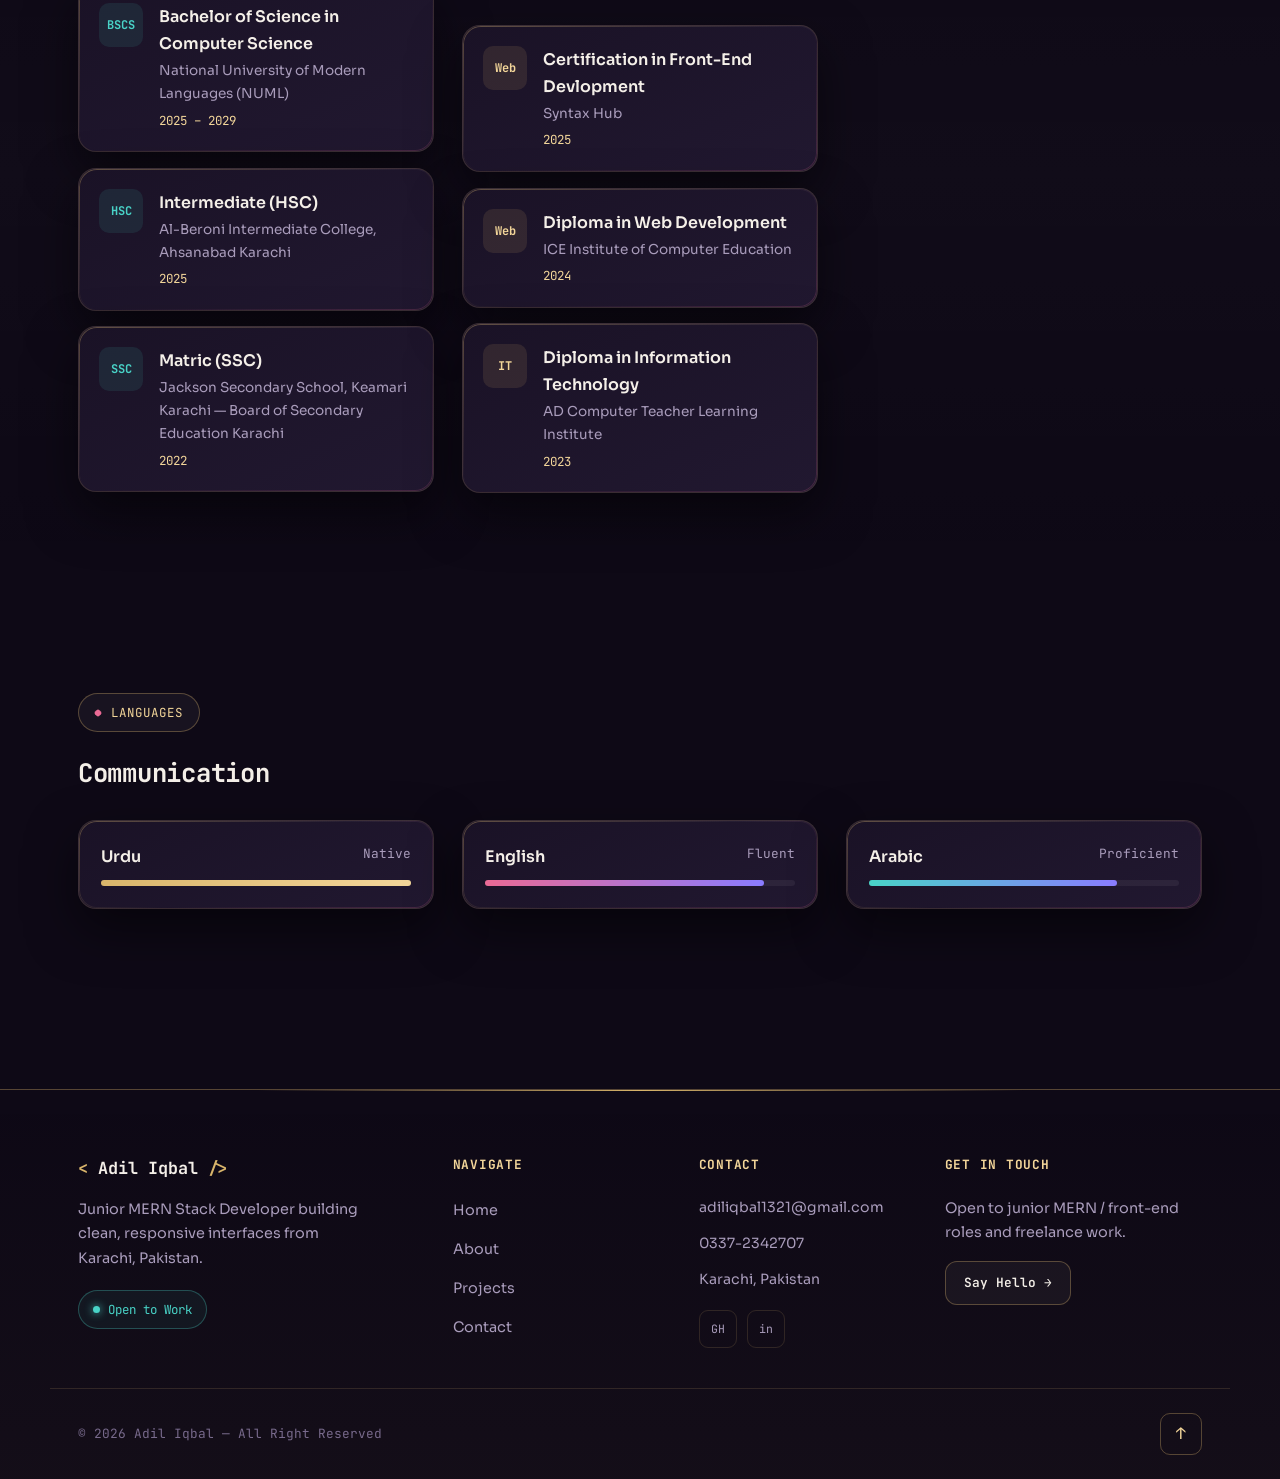
==== commit 9a13133a: "m" ====
--- a/About.html
+++ b/About.html
@@ -44,8 +44,7 @@
         </p>
         <p style="color:var(--muted);font-size:1.05rem;margin-bottom:16px;">
           I'm currently expanding into <b style="color:var(--text);">Next.js</b> to build faster, more scalable
-          applications, and sharpening my full-stack fundamentals across the rest of the MERN stack — MongoDB,
-          Express, and Node.
+          applications, and sharpening my full-stack fundamentals across the rest of the MERN stack.
         </p>
         <p style="color:var(--muted);font-size:1.05rem;">
           Outside of code, I'm a <b style="color:var(--text);">Hafiz-e-Quran</b> and comfortable working across
@@ -184,6 +183,16 @@
         <div class="eyebrow fade-up"><span class="sq"></span>Certificates</div>
         <h2 class="section-title fade-up" style="font-size:1.6rem;">Diplomas &amp; Certifications</h2>
         <div style="display:flex;flex-direction:column;gap:16px;margin-top:24px;">
+      
+          <div class="glass tilt fade-up" style="padding:20px;display:flex;gap:16px;align-items:flex-start;">
+            <div class="mono" style="width:44px;height:44px;border-radius:10px;background:rgba(217,181,107,0.12);color:var(--gold-bright);display:flex;align-items:center;justify-content:center;font-weight:700;font-size:0.75rem;flex-shrink:0;">Web</div>
+            <div>
+              <div style="font-weight:600;">Certification in Front-End Devlopment</div>
+              <div style="color:var(--muted);font-size:0.85rem;margin-top:2px;">Syntax Hub</div>
+              <div class="mono" style="color:var(--gold-bright);font-size:0.78rem;margin-top:4px;">2025</div>
+            </div>
+          </div>
+
           <div class="glass tilt fade-up" style="padding:20px;display:flex;gap:16px;align-items:flex-start;">
             <div class="mono" style="width:44px;height:44px;border-radius:10px;background:rgba(217,181,107,0.12);color:var(--gold-bright);display:flex;align-items:center;justify-content:center;font-weight:700;font-size:0.75rem;flex-shrink:0;">Web</div>
             <div>
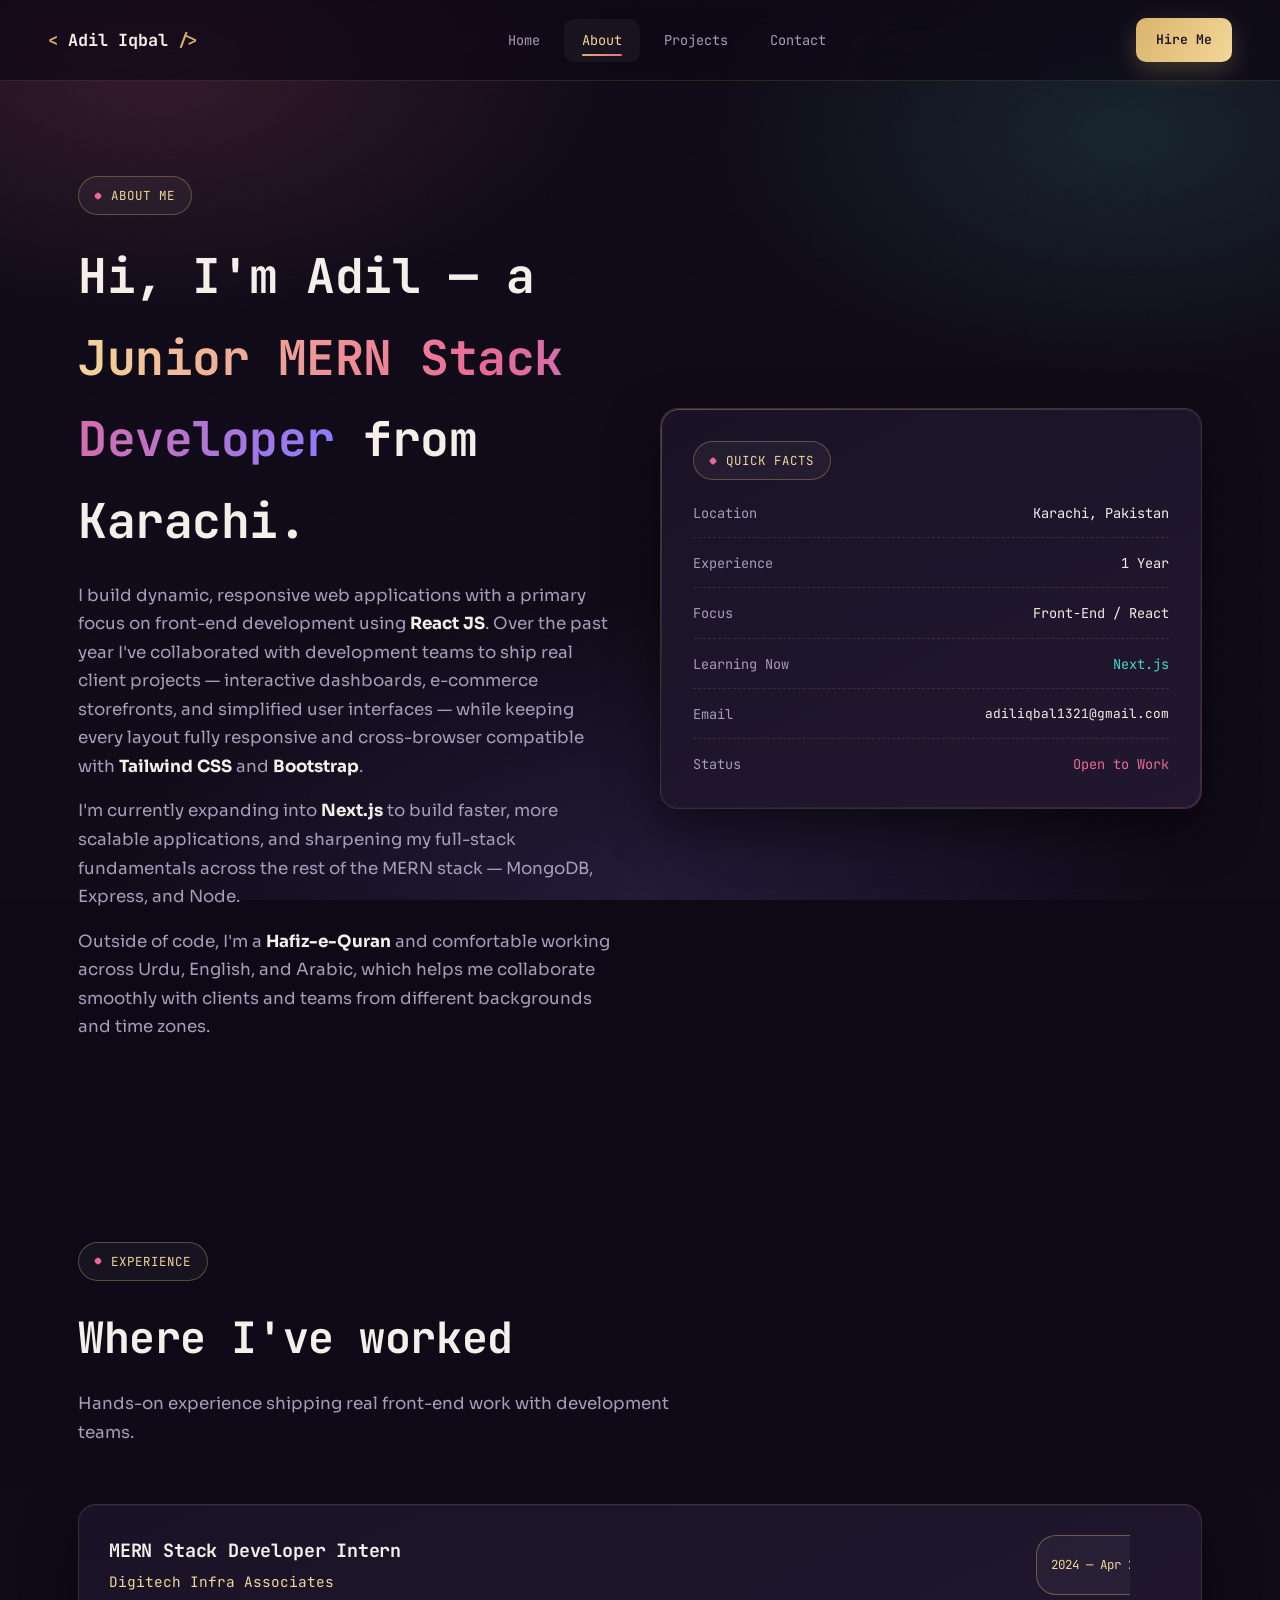
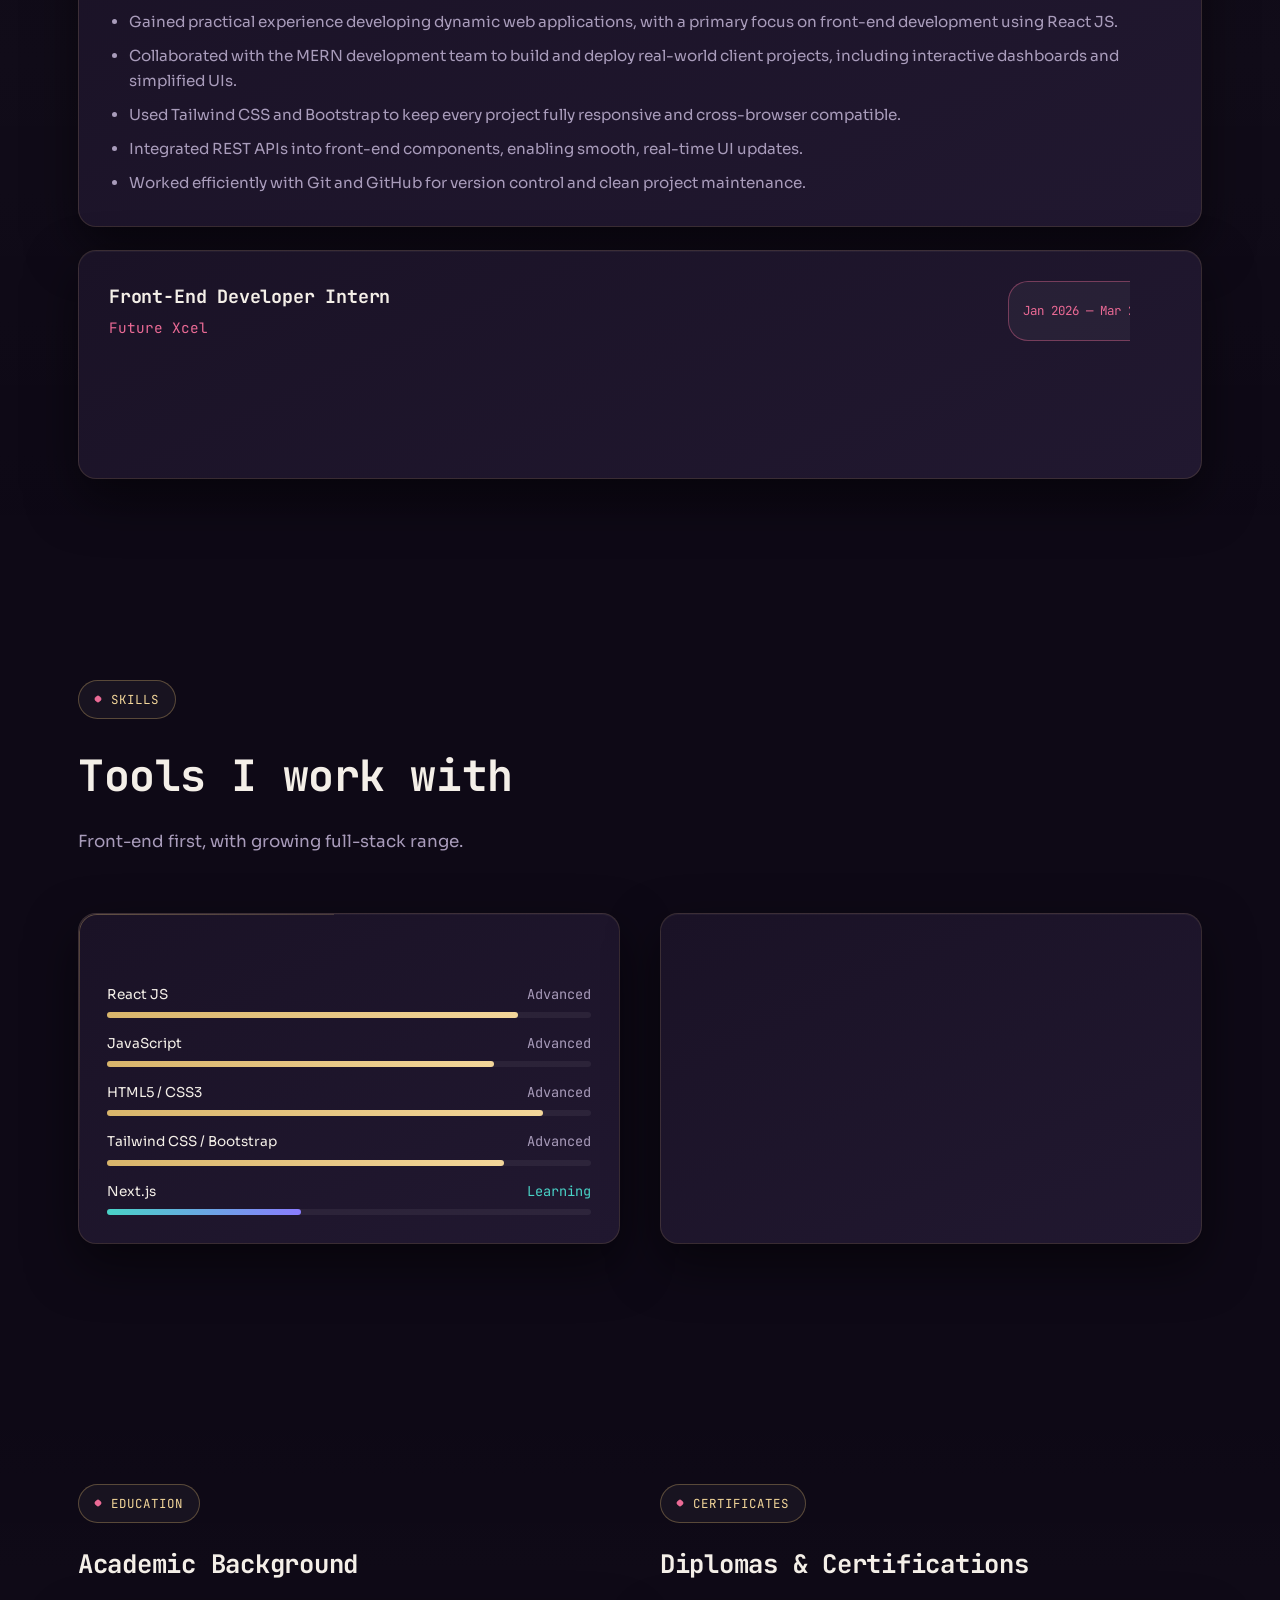
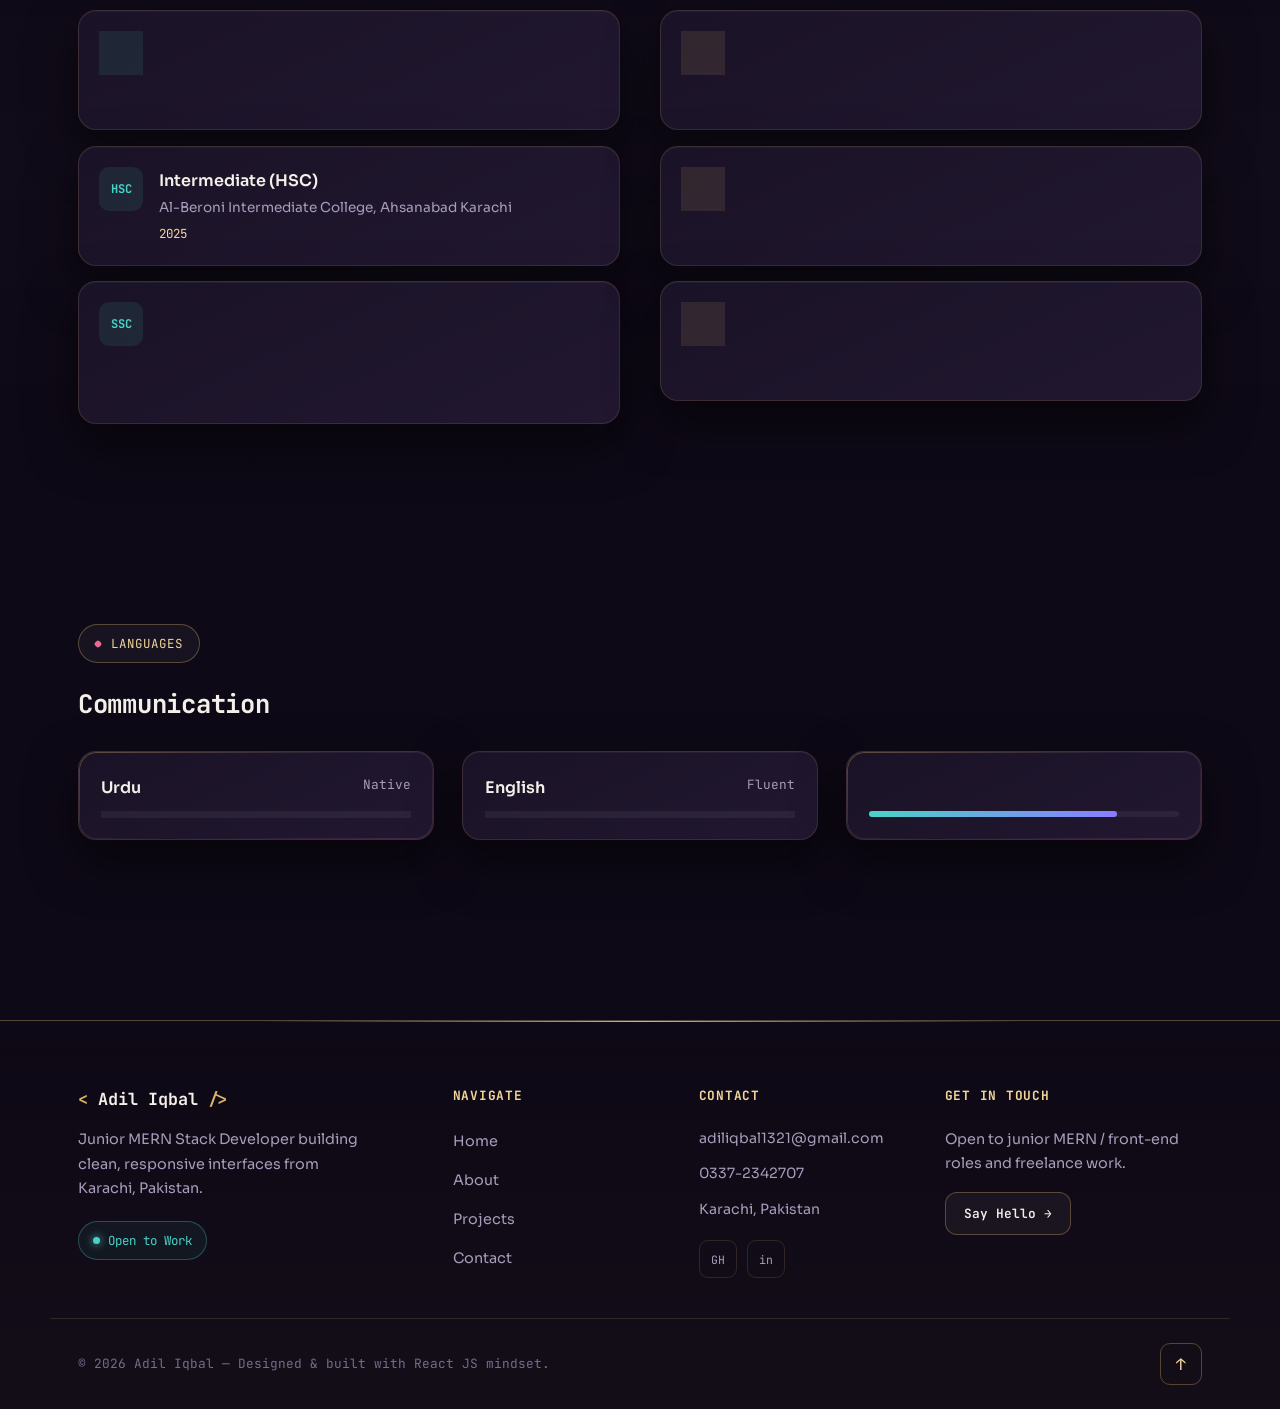
==== commit 5937cfef: "changes" ====
--- a/About.html
+++ b/About.html
@@ -3,7 +3,6 @@
 <head>
 <meta charset="UTF-8">
 <meta name="viewport" content="width=device-width, initial-scale=1.0">
-<link rel="icon" type="image/jpeg" href="faviconimage.png">
 <title>About — Adil Iqbal</title>
 <link rel="stylesheet" href="style.css">
 </head>
@@ -44,7 +43,8 @@
         </p>
         <p style="color:var(--muted);font-size:1.05rem;margin-bottom:16px;">
           I'm currently expanding into <b style="color:var(--text);">Next.js</b> to build faster, more scalable
-          applications, and sharpening my full-stack fundamentals across the rest of the MERN stack.
+          applications, and sharpening my full-stack fundamentals across the rest of the MERN stack — MongoDB,
+          Express, and Node.
         </p>
         <p style="color:var(--muted);font-size:1.05rem;">
           Outside of code, I'm a <b style="color:var(--text);">Hafiz-e-Quran</b> and comfortable working across
@@ -147,8 +147,8 @@
   </section>
 
   <!-- ============ EDUCATION + CERTIFICATES ============ -->
- <section class="pad-lg" style="background:linear-gradient(180deg,transparent,rgba(255,255,255,0.015),transparent);">
-    <div class="wrap grid-3">
+  <section class="pad-lg" style="background:linear-gradient(180deg,transparent,rgba(255,255,255,0.015),transparent);">
+    <div class="wrap grid-2">
       <div>
         <div class="eyebrow fade-up"><span class="sq"></span>Education</div>
         <h2 class="section-title fade-up" style="font-size:1.6rem;">Academic Background</h2>
@@ -183,16 +183,14 @@
         <div class="eyebrow fade-up"><span class="sq"></span>Certificates</div>
         <h2 class="section-title fade-up" style="font-size:1.6rem;">Diplomas &amp; Certifications</h2>
         <div style="display:flex;flex-direction:column;gap:16px;margin-top:24px;">
-      
           <div class="glass tilt fade-up" style="padding:20px;display:flex;gap:16px;align-items:flex-start;">
             <div class="mono" style="width:44px;height:44px;border-radius:10px;background:rgba(217,181,107,0.12);color:var(--gold-bright);display:flex;align-items:center;justify-content:center;font-weight:700;font-size:0.75rem;flex-shrink:0;">Web</div>
             <div>
-              <div style="font-weight:600;">Certification in Front-End Devlopment</div>
+              <div style="font-weight:600;">Certification in Front-End Development</div>
               <div style="color:var(--muted);font-size:0.85rem;margin-top:2px;">Syntax Hub</div>
               <div class="mono" style="color:var(--gold-bright);font-size:0.78rem;margin-top:4px;">2025</div>
             </div>
           </div>
-
           <div class="glass tilt fade-up" style="padding:20px;display:flex;gap:16px;align-items:flex-start;">
             <div class="mono" style="width:44px;height:44px;border-radius:10px;background:rgba(217,181,107,0.12);color:var(--gold-bright);display:flex;align-items:center;justify-content:center;font-weight:700;font-size:0.75rem;flex-shrink:0;">Web</div>
             <div>
@@ -273,7 +271,7 @@
     </div>
   </div>
   <div class="footer-bottom">
-    <div class="footer-note">© 2026 Adil Iqbal — All Right Reserved</div>
+    <div class="footer-note">© 2026 Adil Iqbal — Designed &amp; built with React JS mindset.</div>
     <a href="#top" class="back-to-top mono" title="Back to top">↑</a>
   </div>
 </footer>
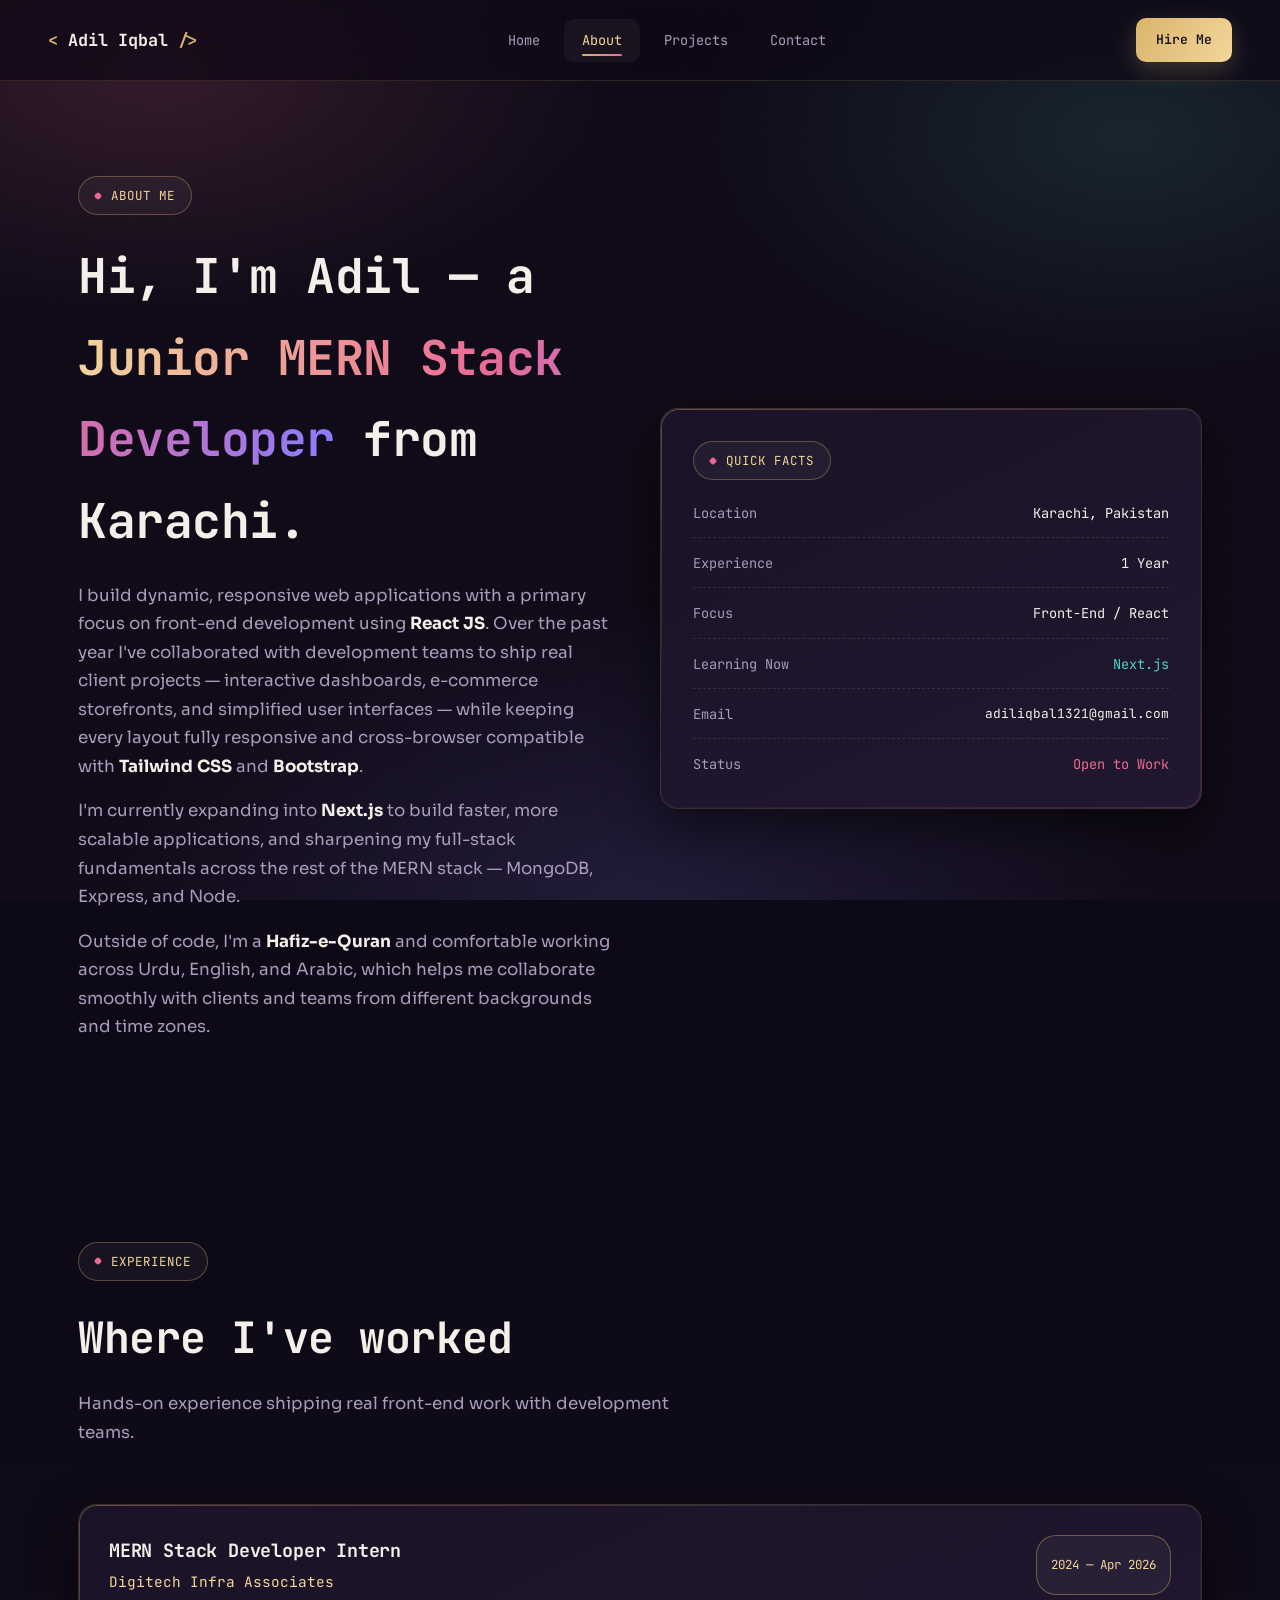
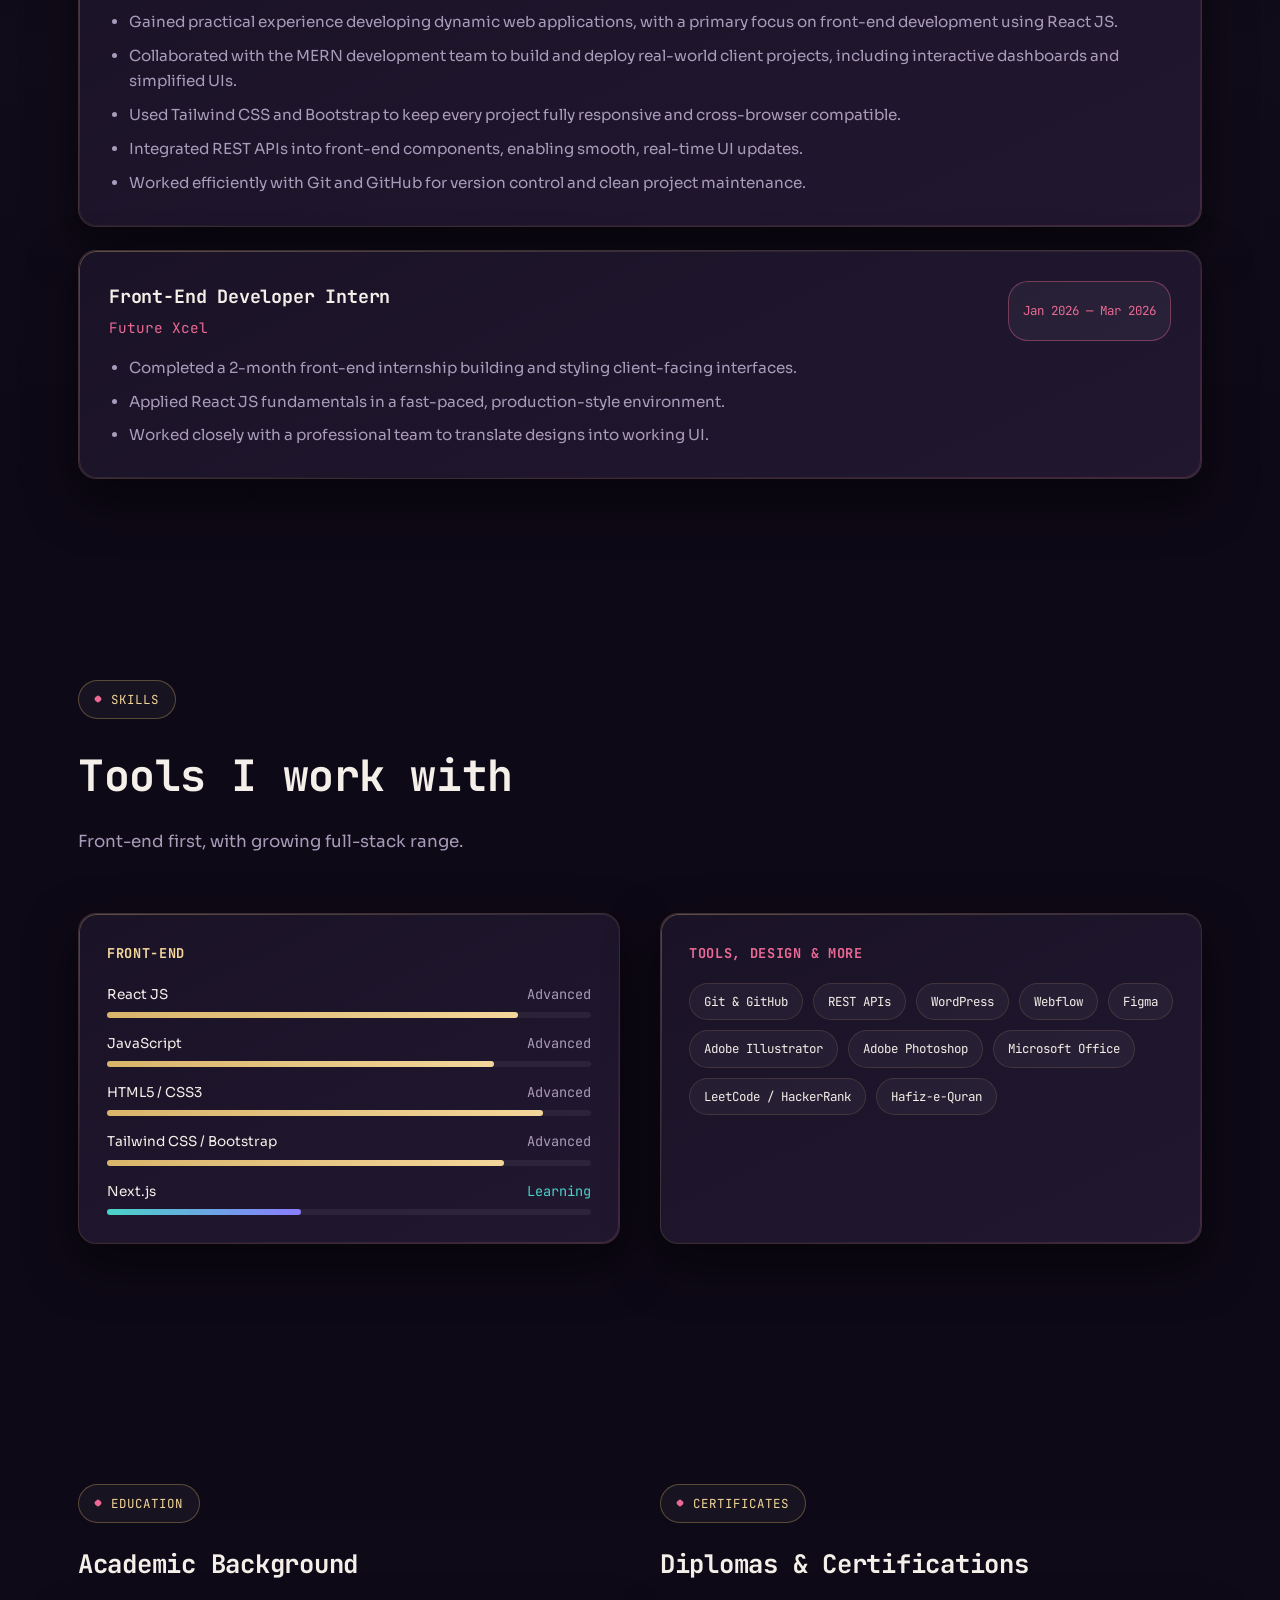
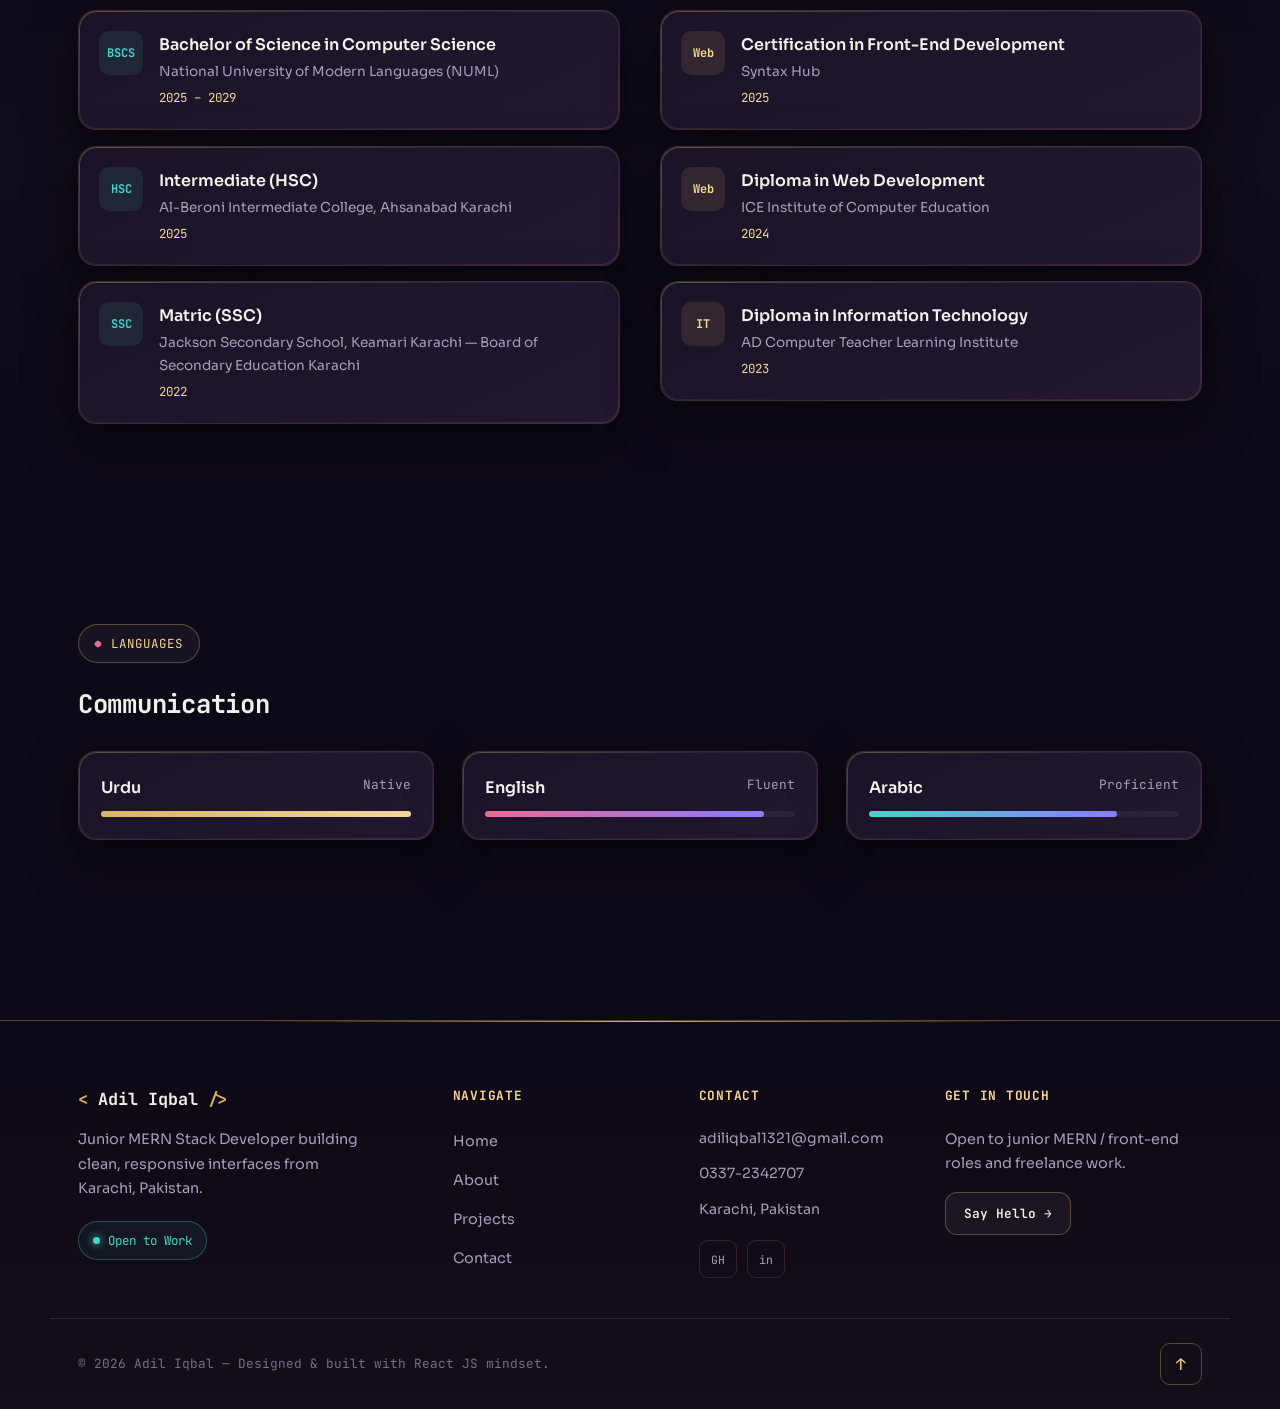
==== commit 4f4031e3: "CHANGES" ====
--- a/About.html
+++ b/About.html
@@ -16,7 +16,7 @@
     <button class="nav-toggle" aria-label="menu"><span></span><span></span><span></span></button>
     <div class="nav-links">
       <a href="index.html">Home</a>
-      <a href="about.html" class="active">About</a>
+      <a href="About.html" class="active">About</a>
       <a href="projects.html">Projects</a>
       <a href="contact.html">Contact</a>
     </div>
@@ -247,7 +247,7 @@
       <h4>Navigate</h4>
       <ul>
         <li><a href="index.html">Home</a></li>
-        <li><a href="about.html">About</a></li>
+        <li><a href="About.html">About</a></li>
         <li><a href="projects.html">Projects</a></li>
         <li><a href="contact.html">Contact</a></li>
       </ul>
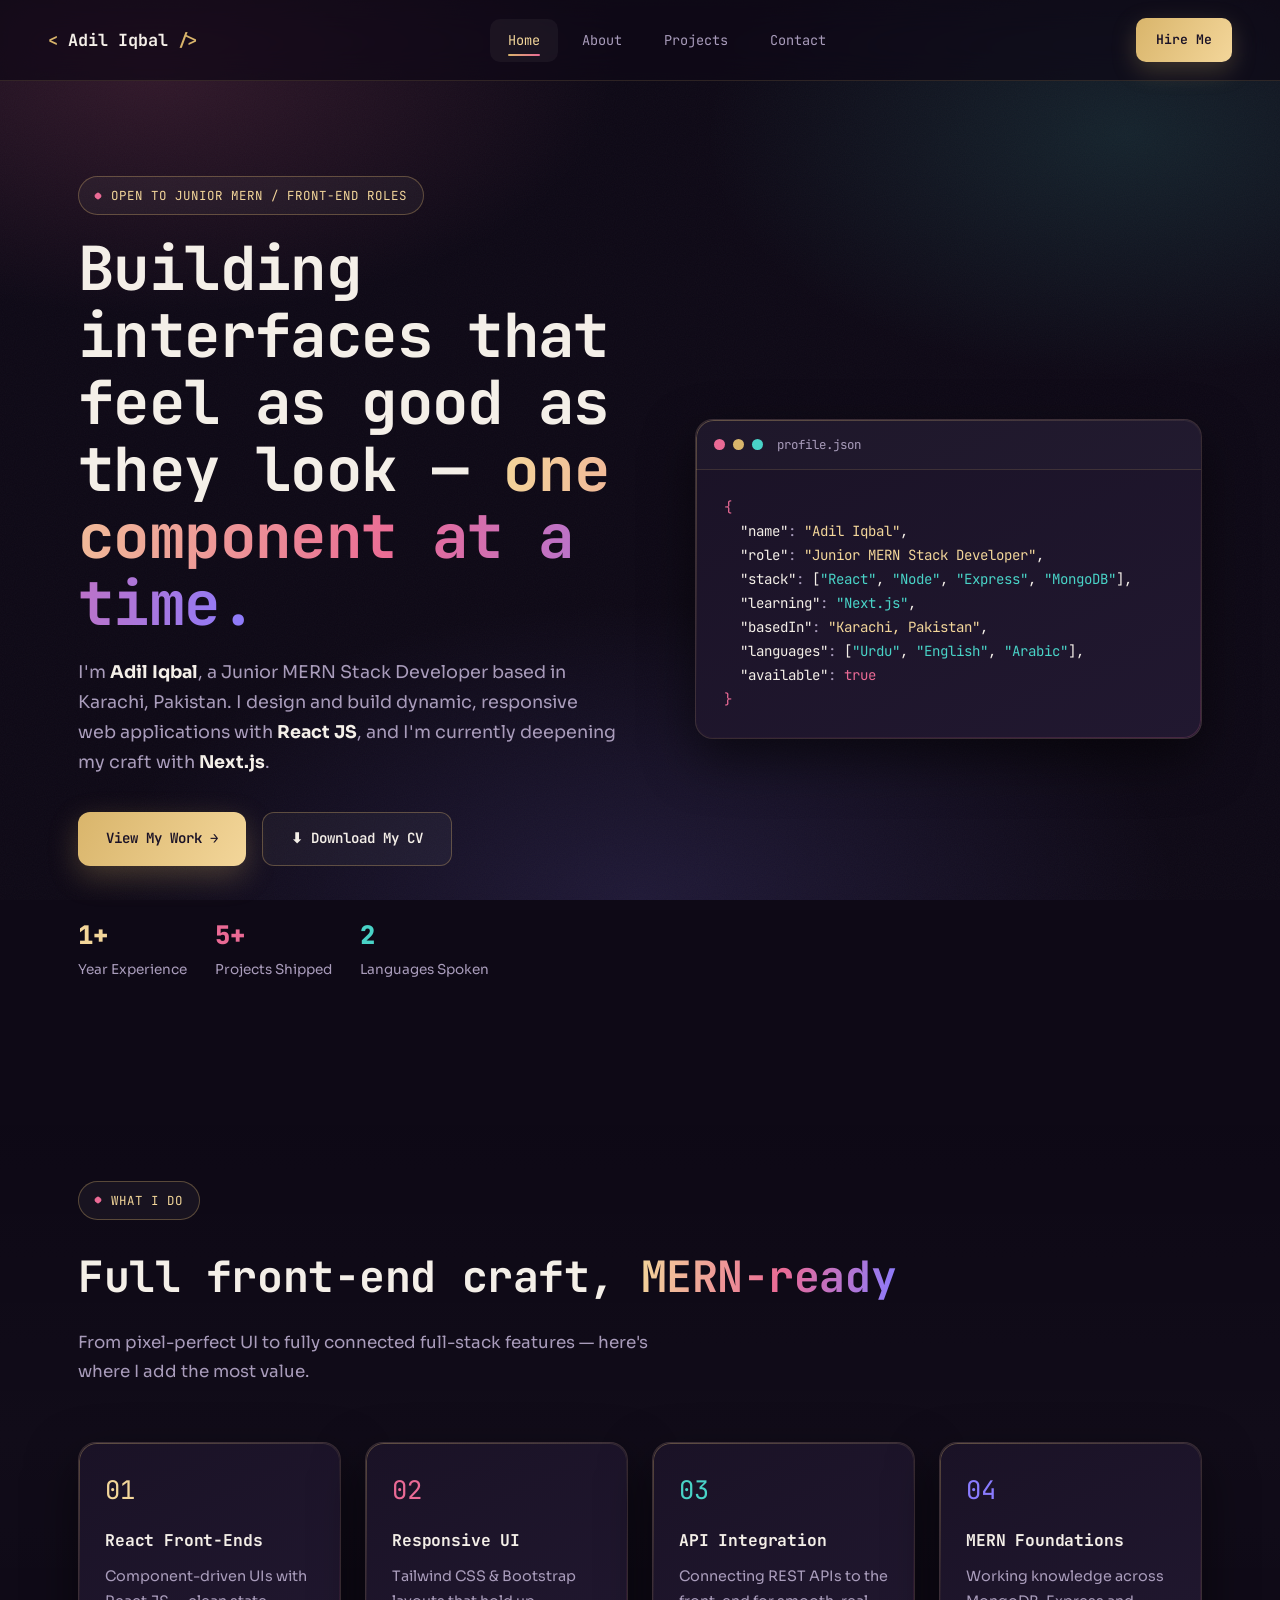
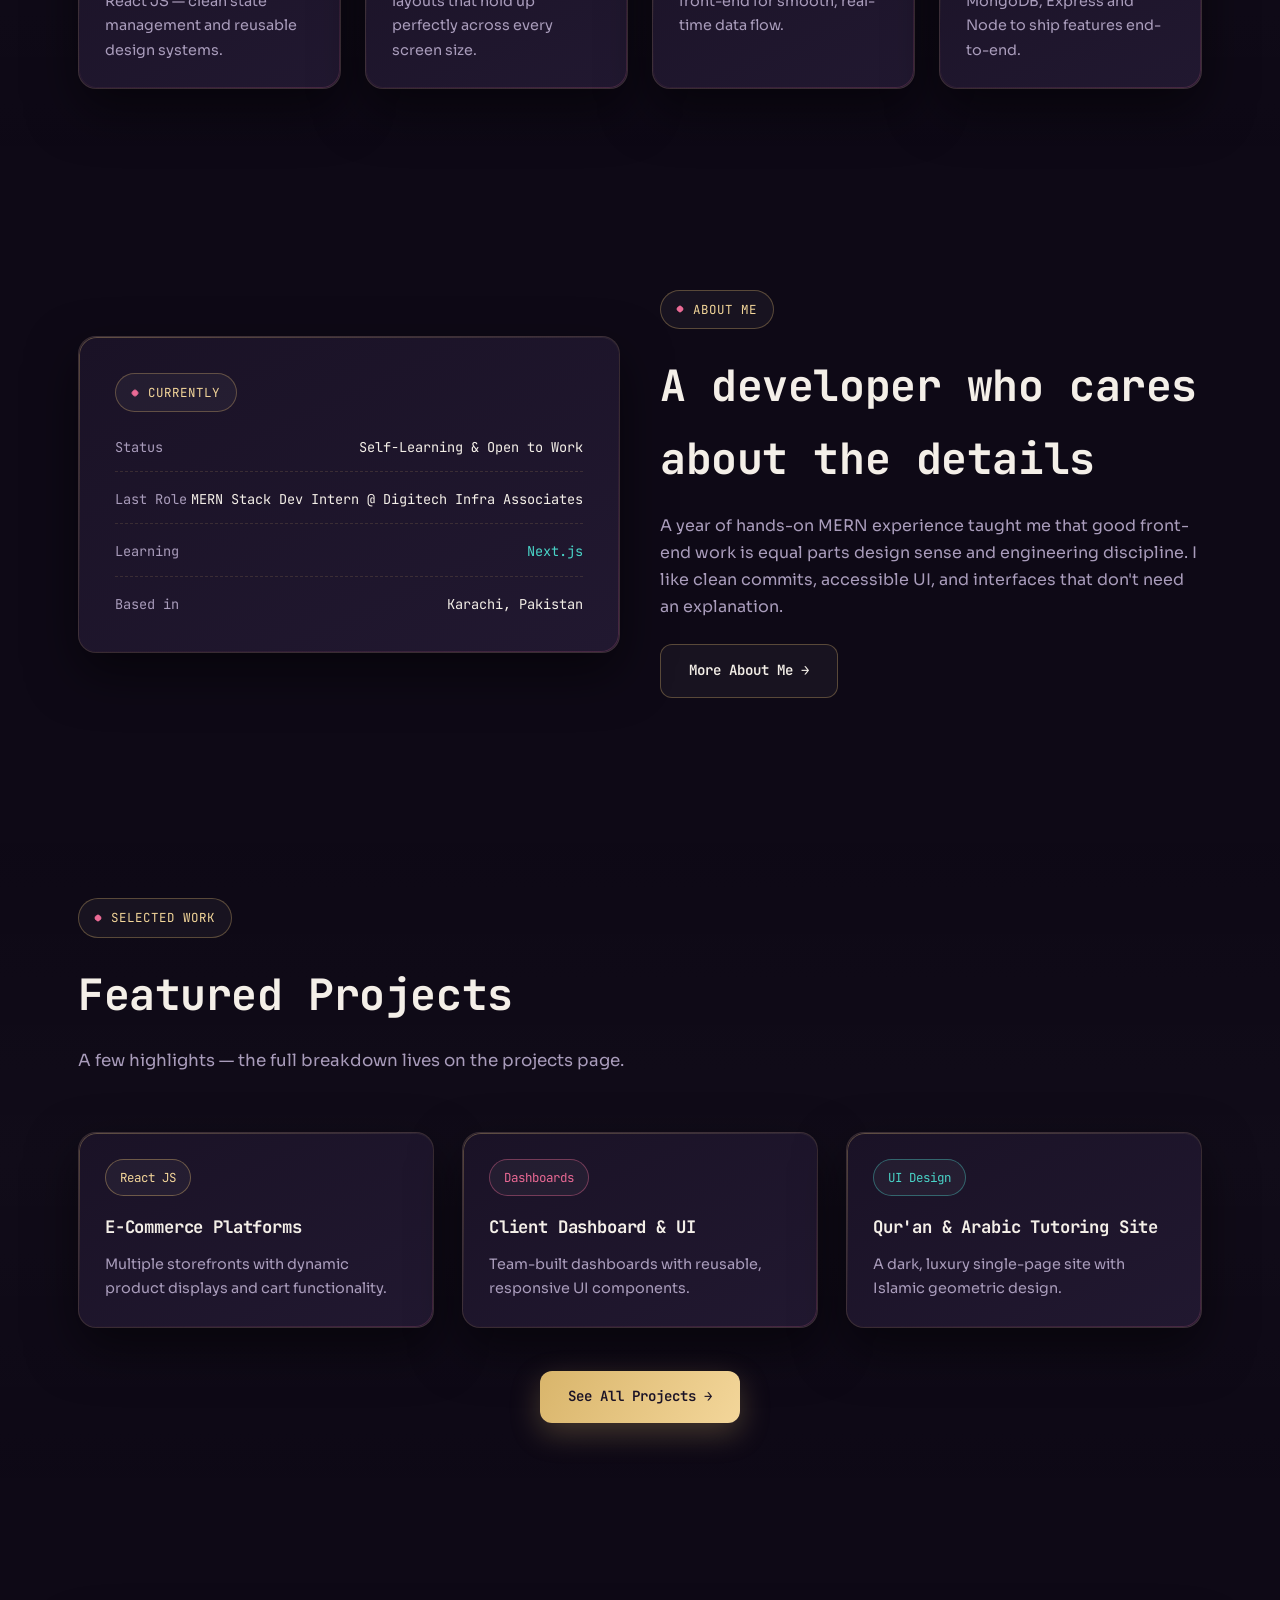
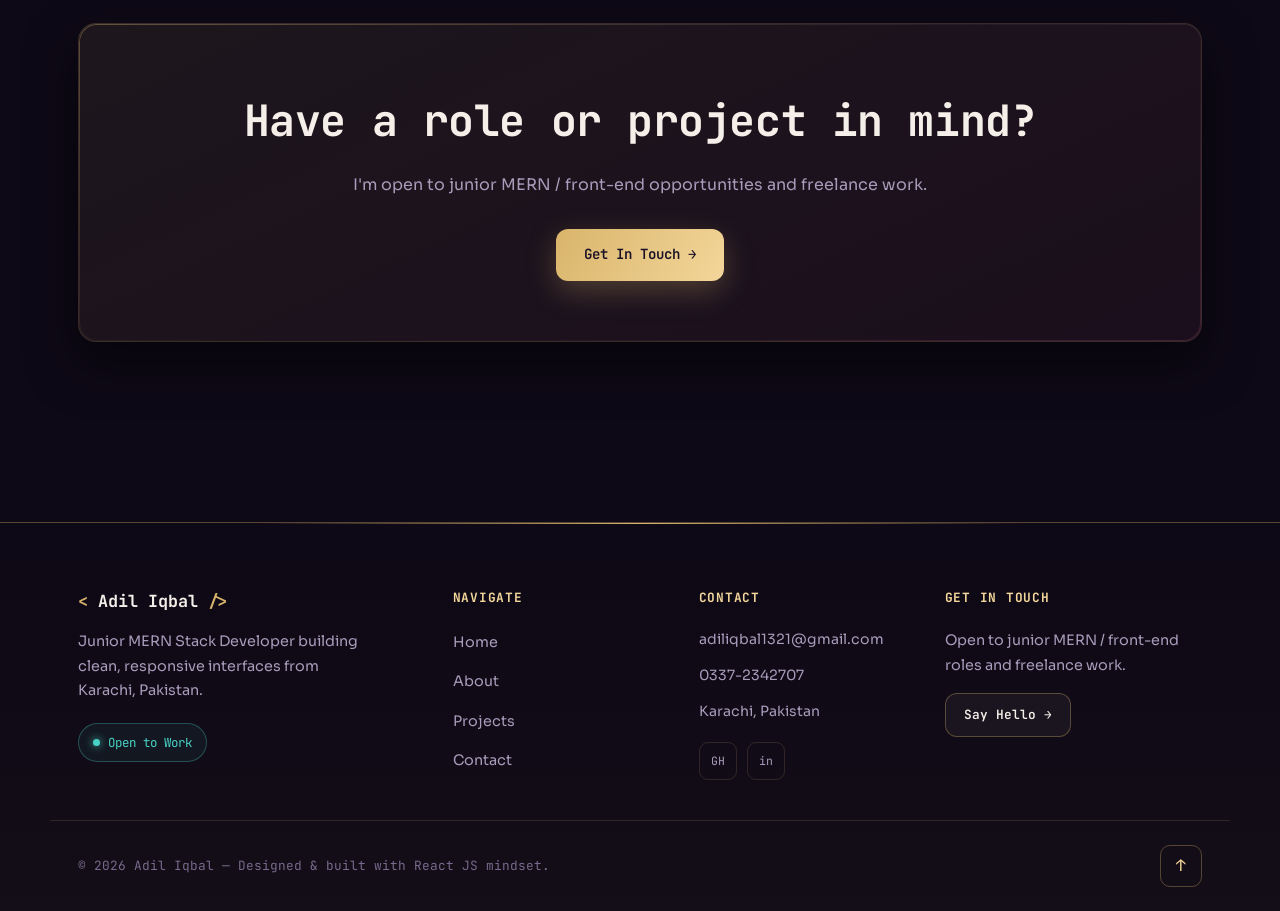
==== commit 2e8d3f99: "chnage" ====
--- a/About.html
+++ b/About.html
@@ -3,7 +3,8 @@
 <head>
 <meta charset="UTF-8">
 <meta name="viewport" content="width=device-width, initial-scale=1.0">
-<title>About — Adil Iqbal</title>
+<title>Adil Iqbal — Junior MERN Stack Developer</title>
+<meta name="description" content="Adil Iqbal — Junior MERN Stack Developer from Karachi, Pakistan. React JS, Next.js, Node, MongoDB.">
 <link rel="stylesheet" href="style.css">
 </head>
 <body id="top">
@@ -15,8 +16,8 @@
     <div class="brand"><span class="brk">&lt;</span>Adil Iqbal<span class="brk">/&gt;</span></div>
     <button class="nav-toggle" aria-label="menu"><span></span><span></span><span></span></button>
     <div class="nav-links">
-      <a href="index.html">Home</a>
-      <a href="About.html" class="active">About</a>
+      <a href="index.html" class="active">Home</a>
+      <a href="About.html">About</a>
       <a href="projects.html">Projects</a>
       <a href="contact.html">Contact</a>
     </div>
@@ -26,210 +27,143 @@
 
 <main>
 
-  <!-- ============ INTRO ============ -->
+  <!-- ============ HERO ============ -->
+  <section class="pad-lg">
+    <div class="wrap hero-grid">
+      <div>
+        <div class="eyebrow"><span class="sq"></span>Open to Junior MERN / Front-End roles</div>
+        <h1 style="font-size:clamp(2.4rem,5.5vw,3.8rem);line-height:1.1;margin-bottom:22px;">
+          Building interfaces that feel as good as they look —
+          <span class="grad-text">one component at a time.</span>
+        </h1>
+        <p style="color:var(--muted);font-size:1.1rem;max-width:540px;margin-bottom:34px;">
+          I'm <b style="color:var(--text)">Adil Iqbal</b>, a Junior MERN Stack Developer based in Karachi, Pakistan.
+          I design and build dynamic, responsive web applications with <b style="color:var(--text)">React JS</b>,
+          and I'm currently deepening my craft with <b style="color:var(--text)">Next.js</b>.
+        </p>
+        <div style="display:flex;gap:16px;flex-wrap:wrap;">
+          <a href="projects.html" class="btn btn-gold">View My Work →</a>
+          <a href="Adil-Iqbal-CV.pdf" download class="btn btn-outline">⬇ Download My CV</a>
+        </div>
+        <div style="display:flex;gap:28px;margin-top:48px;flex-wrap:wrap;">
+          <div><div class="mono" style="font-size:1.6rem;font-weight:800;color:var(--gold-bright);"><span data-count="1">0</span>+</div><div style="color:var(--muted);font-size:0.85rem;">Year Experience</div></div>
+          <div><div class="mono" style="font-size:1.6rem;font-weight:800;color:var(--rose);"><span data-count="6">0</span>+</div><div style="color:var(--muted);font-size:0.85rem;">Projects Shipped</div></div>
+          <div><div class="mono" style="font-size:1.6rem;font-weight:800;color:var(--teal);"><span data-count="3">0</span></div><div style="color:var(--muted);font-size:0.85rem;">Languages Spoken</div></div>
+        </div>
+      </div>
+
+      <div class="glass tilt" style="padding:0;overflow:hidden;">
+        <div style="display:flex;align-items:center;gap:8px;padding:14px 18px;border-bottom:1px solid var(--border);background:rgba(255,255,255,0.02);">
+          <span style="width:11px;height:11px;border-radius:50%;background:var(--rose);"></span>
+          <span style="width:11px;height:11px;border-radius:50%;background:var(--gold);"></span>
+          <span style="width:11px;height:11px;border-radius:50%;background:var(--teal);"></span>
+          <span class="mono" style="color:var(--muted);font-size:0.78rem;margin-left:6px;">profile.json</span>
+        </div>
+        <div class="mono" style="padding:26px 28px;font-size:0.88rem;">
+          <div><span style="color:var(--rose);">{</span></div>
+          <div>&nbsp;&nbsp;"name"<span style="color:var(--muted);">:</span> <span style="color:var(--gold-bright);">"Adil Iqbal"</span>,</div>
+          <div>&nbsp;&nbsp;"role"<span style="color:var(--muted);">:</span> <span style="color:var(--gold-bright);">"Junior MERN Stack Developer"</span>,</div>
+          <div>&nbsp;&nbsp;"stack"<span style="color:var(--muted);">:</span> [<span style="color:var(--teal);">"React"</span>, <span style="color:var(--teal);">"Node"</span>, <span style="color:var(--teal);">"Express"</span>, <span style="color:var(--teal);">"MongoDB"</span>],</div>
+          <div>&nbsp;&nbsp;"learning"<span style="color:var(--muted);">:</span> <span style="color:var(--teal);">"Next.js"</span>,</div>
+          <div>&nbsp;&nbsp;"basedIn"<span style="color:var(--muted);">:</span> <span style="color:var(--gold-bright);">"Karachi, Pakistan"</span>,</div>
+          <div>&nbsp;&nbsp;"languages"<span style="color:var(--muted);">:</span> [<span style="color:var(--teal);">"Urdu"</span>, <span style="color:var(--teal);">"English"</span>, <span style="color:var(--teal);">"Arabic"</span>],</div>
+          <div>&nbsp;&nbsp;"available"<span style="color:var(--muted);">:</span> <span style="color:var(--rose);">true</span></div>
+          <div><span style="color:var(--rose);">}</span></div>
+        </div>
+      </div>
+    </div>
+  </section>
+
+  <!-- ============ WHAT I DO ============ -->
+  <section class="pad-lg" style="background:linear-gradient(180deg,transparent,rgba(255,255,255,0.015),transparent);">
+    <div class="wrap">
+      <div class="eyebrow fade-up"><span class="sq"></span>What I Do</div>
+      <h2 class="section-title fade-up">Full front-end craft, <span class="grad-text">MERN-ready</span></h2>
+      <p class="section-sub fade-up">From pixel-perfect UI to fully connected full-stack features — here's where I add the most value.</p>
+
+      <div class="grid-4">
+        <div class="glass tilt fade-up" style="padding:26px;">
+          <div class="mono" style="font-size:1.6rem;color:var(--gold-bright);margin-bottom:14px;">01</div>
+          <h3 style="font-size:1.02rem;margin-bottom:10px;">React Front-Ends</h3>
+          <p style="color:var(--muted);font-size:0.9rem;">Component-driven UIs with React JS — clean state management and reusable design systems.</p>
+        </div>
+        <div class="glass tilt fade-up" style="padding:26px;">
+          <div class="mono" style="font-size:1.6rem;color:var(--rose);margin-bottom:14px;">02</div>
+          <h3 style="font-size:1.02rem;margin-bottom:10px;">Responsive UI</h3>
+          <p style="color:var(--muted);font-size:0.9rem;">Tailwind CSS &amp; Bootstrap layouts that hold up perfectly across every screen size.</p>
+        </div>
+        <div class="glass tilt fade-up" style="padding:26px;">
+          <div class="mono" style="font-size:1.6rem;color:var(--teal);margin-bottom:14px;">03</div>
+          <h3 style="font-size:1.02rem;margin-bottom:10px;">API Integration</h3>
+          <p style="color:var(--muted);font-size:0.9rem;">Connecting REST APIs to the front-end for smooth, real-time data flow.</p>
+        </div>
+        <div class="glass tilt fade-up" style="padding:26px;">
+          <div class="mono" style="font-size:1.6rem;color:var(--violet);margin-bottom:14px;">04</div>
+          <h3 style="font-size:1.02rem;margin-bottom:10px;">MERN Foundations</h3>
+          <p style="color:var(--muted);font-size:0.9rem;">Working knowledge across MongoDB, Express and Node to ship features end-to-end.</p>
+        </div>
+      </div>
+    </div>
+  </section>
+
+  <!-- ============ ABOUT TEASER ============ -->
   <section class="pad-lg">
     <div class="wrap grid-2" style="align-items:center;">
-      <div>
+      <div class="glass tilt fade-up" style="padding:36px;">
+        <div class="eyebrow" style="margin-bottom:24px;"><span class="sq"></span>Currently</div>
+        <ul style="display:flex;flex-direction:column;gap:16px;">
+          <li style="display:flex;justify-content:space-between;border-bottom:1px dashed var(--border);padding-bottom:12px;"><span class="mono" style="color:var(--muted);font-size:0.85rem;">Status</span><span class="mono" style="font-size:0.85rem;">Self-Learning &amp; Open to Work</span></li>
+          <li style="display:flex;justify-content:space-between;border-bottom:1px dashed var(--border);padding-bottom:12px;"><span class="mono" style="color:var(--muted);font-size:0.85rem;">Last Role</span><span class="mono" style="font-size:0.85rem;">MERN Stack Dev Intern @ Digitech Infra Associates</span></li>
+          <li style="display:flex;justify-content:space-between;border-bottom:1px dashed var(--border);padding-bottom:12px;"><span class="mono" style="color:var(--muted);font-size:0.85rem;">Learning</span><span class="mono" style="font-size:0.85rem;color:var(--teal);">Next.js</span></li>
+          <li style="display:flex;justify-content:space-between;"><span class="mono" style="color:var(--muted);font-size:0.85rem;">Based in</span><span class="mono" style="font-size:0.85rem;">Karachi, Pakistan</span></li>
+        </ul>
+      </div>
+      <div class="fade-up">
         <div class="eyebrow"><span class="sq"></span>About Me</div>
-        <h1 style="font-size:clamp(2rem,4.5vw,3rem);margin-bottom:20px;">
-          Hi, I'm Adil — a <span class="grad-text">Junior MERN Stack Developer</span> from Karachi.
-        </h1>
-        <p style="color:var(--muted);font-size:1.05rem;margin-bottom:16px;">
-          I build dynamic, responsive web applications with a primary focus on front-end development using
-          <b style="color:var(--text);">React JS</b>. Over the past year I've collaborated with development
-          teams to ship real client projects — interactive dashboards, e-commerce storefronts, and simplified
-          user interfaces — while keeping every layout fully responsive and cross-browser compatible with
-          <b style="color:var(--text);">Tailwind CSS</b> and <b style="color:var(--text);">Bootstrap</b>.
-        </p>
-        <p style="color:var(--muted);font-size:1.05rem;margin-bottom:16px;">
-          I'm currently expanding into <b style="color:var(--text);">Next.js</b> to build faster, more scalable
-          applications, and sharpening my full-stack fundamentals across the rest of the MERN stack — MongoDB,
-          Express, and Node.
-        </p>
-        <p style="color:var(--muted);font-size:1.05rem;">
-          Outside of code, I'm a <b style="color:var(--text);">Hafiz-e-Quran</b> and comfortable working across
-          Urdu, English, and Arabic, which helps me collaborate smoothly with clients and teams from different
-          backgrounds and time zones.
-        </p>
-      </div>
-      <div class="glass tilt fade-up" style="padding:32px;">
-        <div class="eyebrow" style="margin-bottom:22px;"><span class="sq"></span>Quick Facts</div>
-        <div style="display:flex;flex-direction:column;gap:14px;">
-          <div style="display:flex;justify-content:space-between;border-bottom:1px dashed var(--border);padding-bottom:12px;"><span class="mono" style="color:var(--muted);font-size:0.85rem;">Location</span><span class="mono" style="font-size:0.85rem;">Karachi, Pakistan</span></div>
-          <div style="display:flex;justify-content:space-between;border-bottom:1px dashed var(--border);padding-bottom:12px;"><span class="mono" style="color:var(--muted);font-size:0.85rem;">Experience</span><span class="mono" style="font-size:0.85rem;">1 Year</span></div>
-          <div style="display:flex;justify-content:space-between;border-bottom:1px dashed var(--border);padding-bottom:12px;"><span class="mono" style="color:var(--muted);font-size:0.85rem;">Focus</span><span class="mono" style="font-size:0.85rem;">Front-End / React</span></div>
-          <div style="display:flex;justify-content:space-between;border-bottom:1px dashed var(--border);padding-bottom:12px;"><span class="mono" style="color:var(--muted);font-size:0.85rem;">Learning Now</span><span class="mono" style="font-size:0.85rem;color:var(--teal);">Next.js</span></div>
-          <div style="display:flex;justify-content:space-between;border-bottom:1px dashed var(--border);padding-bottom:12px;"><span class="mono" style="color:var(--muted);font-size:0.85rem;">Email</span><span class="mono" style="font-size:0.8rem;">adiliqbal1321@gmail.com</span></div>
-          <div style="display:flex;justify-content:space-between;"><span class="mono" style="color:var(--muted);font-size:0.85rem;">Status</span><span class="mono" style="font-size:0.85rem;color:var(--rose);">Open to Work</span></div>
-        </div>
-      </div>
-    </div>
-  </section>
-
-  <!-- ============ EXPERIENCE ============ -->
+        <h2 class="section-title">A developer who cares about the details</h2>
+        <p style="color:var(--muted);margin-bottom:24px;">A year of hands-on MERN experience taught me that good front-end work is equal parts design sense and engineering discipline. I like clean commits, accessible UI, and interfaces that don't need an explanation.</p>
+        <a href="about.html" class="btn btn-outline">More About Me →</a>
+      </div>
+    </div>
+  </section>
+
+  <!-- ============ FEATURED PROJECTS ============ -->
   <section class="pad-lg" style="background:linear-gradient(180deg,transparent,rgba(255,255,255,0.015),transparent);">
     <div class="wrap">
-      <div class="eyebrow fade-up"><span class="sq"></span>Experience</div>
-      <h2 class="section-title fade-up">Where I've worked</h2>
-      <p class="section-sub fade-up">Hands-on experience shipping real front-end work with development teams.</p>
-
-      <div style="display:flex;flex-direction:column;gap:24px;">
-        <div class="glass tilt fade-up" style="padding:30px;">
-          <div style="display:flex;justify-content:space-between;flex-wrap:wrap;gap:10px;margin-bottom:14px;">
-            <div>
-              <h3 style="font-size:1.15rem;">MERN Stack Developer Intern</h3>
-              <div class="mono" style="color:var(--gold-bright);font-size:0.9rem;margin-top:4px;">Digitech Infra Associates</div>
-            </div>
-            <span class="pill gold">2024 — Apr 2026</span>
-          </div>
-          <ul style="color:var(--muted);font-size:0.95rem;display:flex;flex-direction:column;gap:8px;padding-left:20px;">
-            <li style="list-style:disc;">Gained practical experience developing dynamic web applications, with a primary focus on front-end development using React JS.</li>
-            <li style="list-style:disc;">Collaborated with the MERN development team to build and deploy real-world client projects, including interactive dashboards and simplified UIs.</li>
-            <li style="list-style:disc;">Used Tailwind CSS and Bootstrap to keep every project fully responsive and cross-browser compatible.</li>
-            <li style="list-style:disc;">Integrated REST APIs into front-end components, enabling smooth, real-time UI updates.</li>
-            <li style="list-style:disc;">Worked efficiently with Git and GitHub for version control and clean project maintenance.</li>
-          </ul>
-        </div>
-
-        <div class="glass tilt fade-up" style="padding:30px;">
-          <div style="display:flex;justify-content:space-between;flex-wrap:wrap;gap:10px;margin-bottom:14px;">
-            <div>
-              <h3 style="font-size:1.15rem;">Front-End Developer Intern</h3>
-              <div class="mono" style="color:var(--rose);font-size:0.9rem;margin-top:4px;">Future Xcel</div>
-            </div>
-            <span class="pill rose">Jan 2026 — Mar 2026</span>
-          </div>
-          <ul style="color:var(--muted);font-size:0.95rem;display:flex;flex-direction:column;gap:8px;padding-left:20px;">
-            <li style="list-style:disc;">Completed a 2-month front-end internship building and styling client-facing interfaces.</li>
-            <li style="list-style:disc;">Applied React JS fundamentals in a fast-paced, production-style environment.</li>
-            <li style="list-style:disc;">Worked closely with a professional team to translate designs into working UI.</li>
-          </ul>
-        </div>
-      </div>
-    </div>
-  </section>
-
-  <!-- ============ SKILLS ============ -->
+      <div class="eyebrow fade-up"><span class="sq"></span>Selected Work</div>
+      <h2 class="section-title fade-up">Featured Projects</h2>
+      <p class="section-sub fade-up">A few highlights — the full breakdown lives on the projects page.</p>
+
+      <div class="grid-3">
+        <div class="glass tilt fade-up" style="padding:26px;">
+          <div class="pill gold" style="margin-bottom:16px;">React JS</div>
+          <h3 style="font-size:1.08rem;margin-bottom:10px;">E-Commerce Platforms</h3>
+          <p style="color:var(--muted);font-size:0.9rem;">Multiple storefronts with dynamic product displays and cart functionality.</p>
+        </div>
+        <div class="glass tilt fade-up" style="padding:26px;">
+          <div class="pill rose" style="margin-bottom:16px;">Dashboards</div>
+          <h3 style="font-size:1.08rem;margin-bottom:10px;">Client Dashboard &amp; UI</h3>
+          <p style="color:var(--muted);font-size:0.9rem;">Team-built dashboards with reusable, responsive UI components.</p>
+        </div>
+        <div class="glass tilt fade-up" style="padding:26px;">
+          <div class="pill teal" style="margin-bottom:16px;">UI Design</div>
+          <h3 style="font-size:1.08rem;margin-bottom:10px;">Qur'an &amp; Arabic Tutoring Site</h3>
+          <p style="color:var(--muted);font-size:0.9rem;">A dark, luxury single-page site with Islamic geometric design.</p>
+        </div>
+      </div>
+      <div style="text-align:center;margin-top:44px;" class="fade-up">
+        <a href="projects.html" class="btn btn-gold">See All Projects →</a>
+      </div>
+    </div>
+  </section>
+
+  <!-- ============ CTA ============ -->
   <section class="pad-lg">
     <div class="wrap">
-      <div class="eyebrow fade-up"><span class="sq"></span>Skills</div>
-      <h2 class="section-title fade-up">Tools I work with</h2>
-      <p class="section-sub fade-up">Front-end first, with growing full-stack range.</p>
-
-      <div class="grid-2" style="margin-bottom:40px;">
-        <div class="glass tilt fade-up" style="padding:28px;">
-          <h4 class="mono" style="color:var(--gold-bright);font-size:0.85rem;text-transform:uppercase;letter-spacing:0.05em;margin-bottom:18px;">Front-End</h4>
-          <div style="display:flex;flex-direction:column;gap:14px;">
-            <div><div style="display:flex;justify-content:space-between;font-size:0.85rem;margin-bottom:6px;"><span>React JS</span><span class="mono" style="color:var(--muted);">Advanced</span></div><div style="background:rgba(255,255,255,0.06);height:6px;border-radius:4px;"><div style="width:85%;height:100%;background:linear-gradient(90deg,var(--gold),var(--gold-bright));border-radius:4px;"></div></div></div>
-            <div><div style="display:flex;justify-content:space-between;font-size:0.85rem;margin-bottom:6px;"><span>JavaScript</span><span class="mono" style="color:var(--muted);">Advanced</span></div><div style="background:rgba(255,255,255,0.06);height:6px;border-radius:4px;"><div style="width:80%;height:100%;background:linear-gradient(90deg,var(--gold),var(--gold-bright));border-radius:4px;"></div></div></div>
-            <div><div style="display:flex;justify-content:space-between;font-size:0.85rem;margin-bottom:6px;"><span>HTML5 / CSS3</span><span class="mono" style="color:var(--muted);">Advanced</span></div><div style="background:rgba(255,255,255,0.06);height:6px;border-radius:4px;"><div style="width:90%;height:100%;background:linear-gradient(90deg,var(--gold),var(--gold-bright));border-radius:4px;"></div></div></div>
-            <div><div style="display:flex;justify-content:space-between;font-size:0.85rem;margin-bottom:6px;"><span>Tailwind CSS / Bootstrap</span><span class="mono" style="color:var(--muted);">Advanced</span></div><div style="background:rgba(255,255,255,0.06);height:6px;border-radius:4px;"><div style="width:82%;height:100%;background:linear-gradient(90deg,var(--gold),var(--gold-bright));border-radius:4px;"></div></div></div>
-            <div><div style="display:flex;justify-content:space-between;font-size:0.85rem;margin-bottom:6px;"><span>Next.js</span><span class="mono" style="color:var(--teal);">Learning</span></div><div style="background:rgba(255,255,255,0.06);height:6px;border-radius:4px;"><div style="width:40%;height:100%;background:linear-gradient(90deg,var(--teal),var(--violet));border-radius:4px;"></div></div></div>
-          </div>
-        </div>
-        <div class="glass tilt fade-up" style="padding:28px;">
-          <h4 class="mono" style="color:var(--rose);font-size:0.85rem;text-transform:uppercase;letter-spacing:0.05em;margin-bottom:18px;">Tools, Design &amp; More</h4>
-          <div class="pill-wrap" style="display:flex;flex-wrap:wrap;gap:10px;">
-            <span class="pill">Git &amp; GitHub</span>
-            <span class="pill">REST APIs</span>
-            <span class="pill">WordPress</span>
-            <span class="pill">Webflow</span>
-            <span class="pill">Figma</span>
-            <span class="pill">Adobe Illustrator</span>
-            <span class="pill">Adobe Photoshop</span>
-            <span class="pill">Microsoft Office</span>
-            <span class="pill">LeetCode / HackerRank</span>
-            <span class="pill">Hafiz-e-Quran</span>
-          </div>
-        </div>
-      </div>
-    </div>
-  </section>
-
-  <!-- ============ EDUCATION + CERTIFICATES ============ -->
-  <section class="pad-lg" style="background:linear-gradient(180deg,transparent,rgba(255,255,255,0.015),transparent);">
-    <div class="wrap grid-2">
-      <div>
-        <div class="eyebrow fade-up"><span class="sq"></span>Education</div>
-        <h2 class="section-title fade-up" style="font-size:1.6rem;">Academic Background</h2>
-        <div style="display:flex;flex-direction:column;gap:16px;margin-top:24px;">
-          <div class="glass tilt fade-up" style="padding:20px;display:flex;gap:16px;align-items:flex-start;">
-            <div class="mono" style="width:44px;height:44px;border-radius:10px;background:rgba(73,211,199,0.1);color:var(--teal);display:flex;align-items:center;justify-content:center;font-weight:700;font-size:0.75rem;flex-shrink:0;">BSCS</div>
-            <div>
-              <div style="font-weight:600;">Bachelor of Science in Computer Science</div>
-              <div style="color:var(--muted);font-size:0.85rem;margin-top:2px;">National University of Modern Languages (NUML)</div>
-              <div class="mono" style="color:var(--gold-bright);font-size:0.78rem;margin-top:4px;">2025 – 2029</div>
-            </div>
-          </div>
-          <div class="glass tilt fade-up" style="padding:20px;display:flex;gap:16px;align-items:flex-start;">
-            <div class="mono" style="width:44px;height:44px;border-radius:10px;background:rgba(73,211,199,0.1);color:var(--teal);display:flex;align-items:center;justify-content:center;font-weight:700;font-size:0.75rem;flex-shrink:0;">HSC</div>
-            <div>
-              <div style="font-weight:600;">Intermediate (HSC)</div>
-              <div style="color:var(--muted);font-size:0.85rem;margin-top:2px;">Al-Beroni Intermediate College, Ahsanabad Karachi</div>
-              <div class="mono" style="color:var(--gold-bright);font-size:0.78rem;margin-top:4px;">2025</div>
-            </div>
-          </div>
-          <div class="glass tilt fade-up" style="padding:20px;display:flex;gap:16px;align-items:flex-start;">
-            <div class="mono" style="width:44px;height:44px;border-radius:10px;background:rgba(73,211,199,0.1);color:var(--teal);display:flex;align-items:center;justify-content:center;font-weight:700;font-size:0.75rem;flex-shrink:0;">SSC</div>
-            <div>
-              <div style="font-weight:600;">Matric (SSC)</div>
-              <div style="color:var(--muted);font-size:0.85rem;margin-top:2px;">Jackson Secondary School, Keamari Karachi — Board of Secondary Education Karachi</div>
-              <div class="mono" style="color:var(--gold-bright);font-size:0.78rem;margin-top:4px;">2022</div>
-            </div>
-          </div>
-        </div>
-      </div>
-      <div>
-        <div class="eyebrow fade-up"><span class="sq"></span>Certificates</div>
-        <h2 class="section-title fade-up" style="font-size:1.6rem;">Diplomas &amp; Certifications</h2>
-        <div style="display:flex;flex-direction:column;gap:16px;margin-top:24px;">
-          <div class="glass tilt fade-up" style="padding:20px;display:flex;gap:16px;align-items:flex-start;">
-            <div class="mono" style="width:44px;height:44px;border-radius:10px;background:rgba(217,181,107,0.12);color:var(--gold-bright);display:flex;align-items:center;justify-content:center;font-weight:700;font-size:0.75rem;flex-shrink:0;">Web</div>
-            <div>
-              <div style="font-weight:600;">Certification in Front-End Development</div>
-              <div style="color:var(--muted);font-size:0.85rem;margin-top:2px;">Syntax Hub</div>
-              <div class="mono" style="color:var(--gold-bright);font-size:0.78rem;margin-top:4px;">2025</div>
-            </div>
-          </div>
-          <div class="glass tilt fade-up" style="padding:20px;display:flex;gap:16px;align-items:flex-start;">
-            <div class="mono" style="width:44px;height:44px;border-radius:10px;background:rgba(217,181,107,0.12);color:var(--gold-bright);display:flex;align-items:center;justify-content:center;font-weight:700;font-size:0.75rem;flex-shrink:0;">Web</div>
-            <div>
-              <div style="font-weight:600;">Diploma in Web Development</div>
-              <div style="color:var(--muted);font-size:0.85rem;margin-top:2px;">ICE Institute of Computer Education</div>
-              <div class="mono" style="color:var(--gold-bright);font-size:0.78rem;margin-top:4px;">2024</div>
-            </div>
-          </div>
-          <div class="glass tilt fade-up" style="padding:20px;display:flex;gap:16px;align-items:flex-start;">
-            <div class="mono" style="width:44px;height:44px;border-radius:10px;background:rgba(217,181,107,0.12);color:var(--gold-bright);display:flex;align-items:center;justify-content:center;font-weight:700;font-size:0.75rem;flex-shrink:0;">IT</div>
-            <div>
-              <div style="font-weight:600;">Diploma in Information Technology</div>
-              <div style="color:var(--muted);font-size:0.85rem;margin-top:2px;">AD Computer Teacher Learning Institute</div>
-              <div class="mono" style="color:var(--gold-bright);font-size:0.78rem;margin-top:4px;">2023</div>
-            </div>
-          </div>
-        </div>
-      </div>
-    </div>
-  </section>
-
-  <!-- ============ LANGUAGES ============ -->
-  <section class="pad-lg">
-    <div class="wrap">
-      <div class="eyebrow fade-up"><span class="sq"></span>Languages</div>
-      <h2 class="section-title fade-up" style="font-size:1.6rem;">Communication</h2>
-      <div class="grid-3" style="margin-top:24px;">
-        <div class="glass tilt fade-up" style="padding:22px;">
-          <div style="display:flex;justify-content:space-between;margin-bottom:10px;"><span style="font-weight:600;">Urdu</span><span class="mono" style="color:var(--muted);font-size:0.8rem;">Native</span></div>
-          <div style="background:rgba(255,255,255,0.06);height:6px;border-radius:4px;"><div style="width:100%;height:100%;background:linear-gradient(90deg,var(--gold),var(--gold-bright));border-radius:4px;"></div></div>
-        </div>
-        <div class="glass tilt fade-up" style="padding:22px;">
-          <div style="display:flex;justify-content:space-between;margin-bottom:10px;"><span style="font-weight:600;">English</span><span class="mono" style="color:var(--muted);font-size:0.8rem;">Fluent</span></div>
-          <div style="background:rgba(255,255,255,0.06);height:6px;border-radius:4px;"><div style="width:90%;height:100%;background:linear-gradient(90deg,var(--rose),var(--violet));border-radius:4px;"></div></div>
-        </div>
-        <div class="glass tilt fade-up" style="padding:22px;">
-          <div style="display:flex;justify-content:space-between;margin-bottom:10px;"><span style="font-weight:600;">Arabic</span><span class="mono" style="color:var(--muted);font-size:0.8rem;">Proficient</span></div>
-          <div style="background:rgba(255,255,255,0.06);height:6px;border-radius:4px;"><div style="width:80%;height:100%;background:linear-gradient(90deg,var(--teal),var(--violet));border-radius:4px;"></div></div>
-        </div>
+      <div class="glass fade-up" style="padding:60px 40px;text-align:center;background:linear-gradient(155deg, rgba(217,181,107,0.08), rgba(234,106,149,0.06));">
+        <h2 class="section-title" style="margin-bottom:14px;">Have a role or project in mind?</h2>
+        <p style="color:var(--muted);margin-bottom:30px;">I'm open to junior MERN / front-end opportunities and freelance work.</p>
+        <a href="contact.html" class="btn btn-gold">Get In Touch →</a>
       </div>
     </div>
   </section>
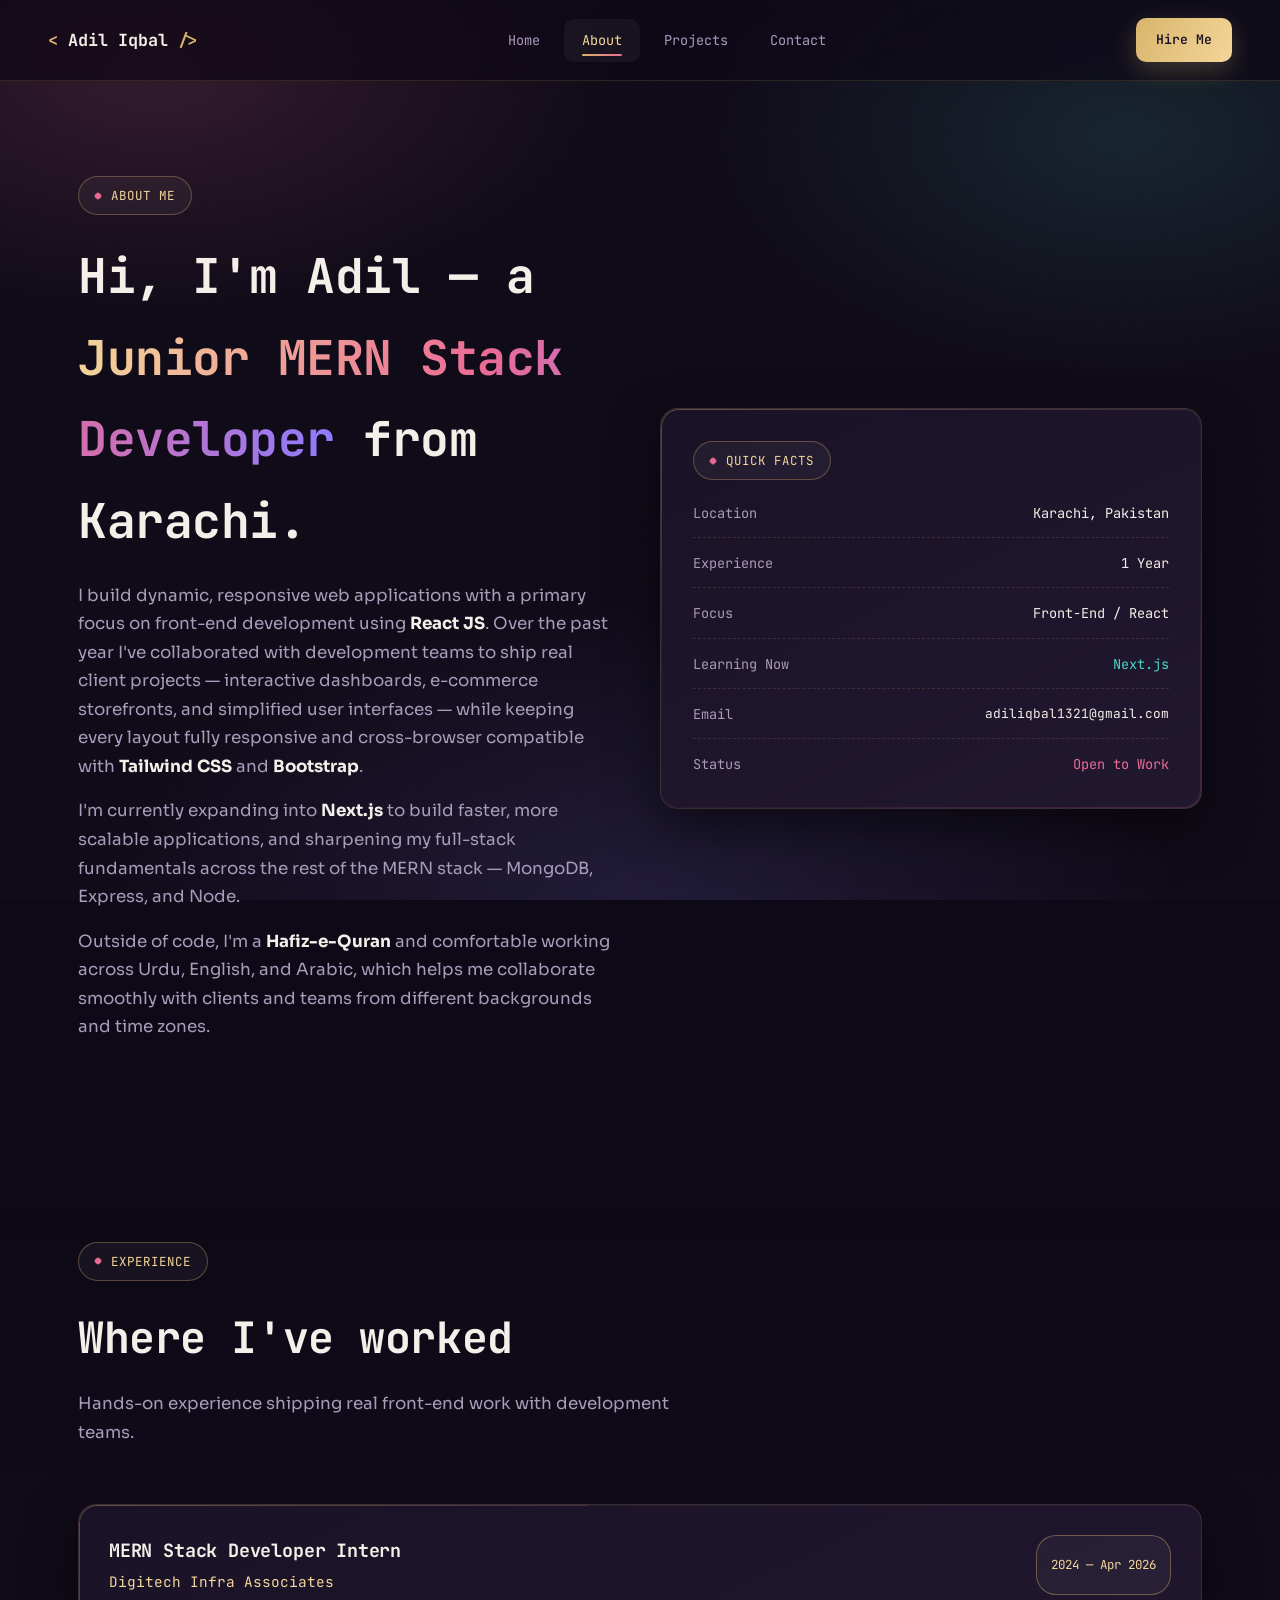
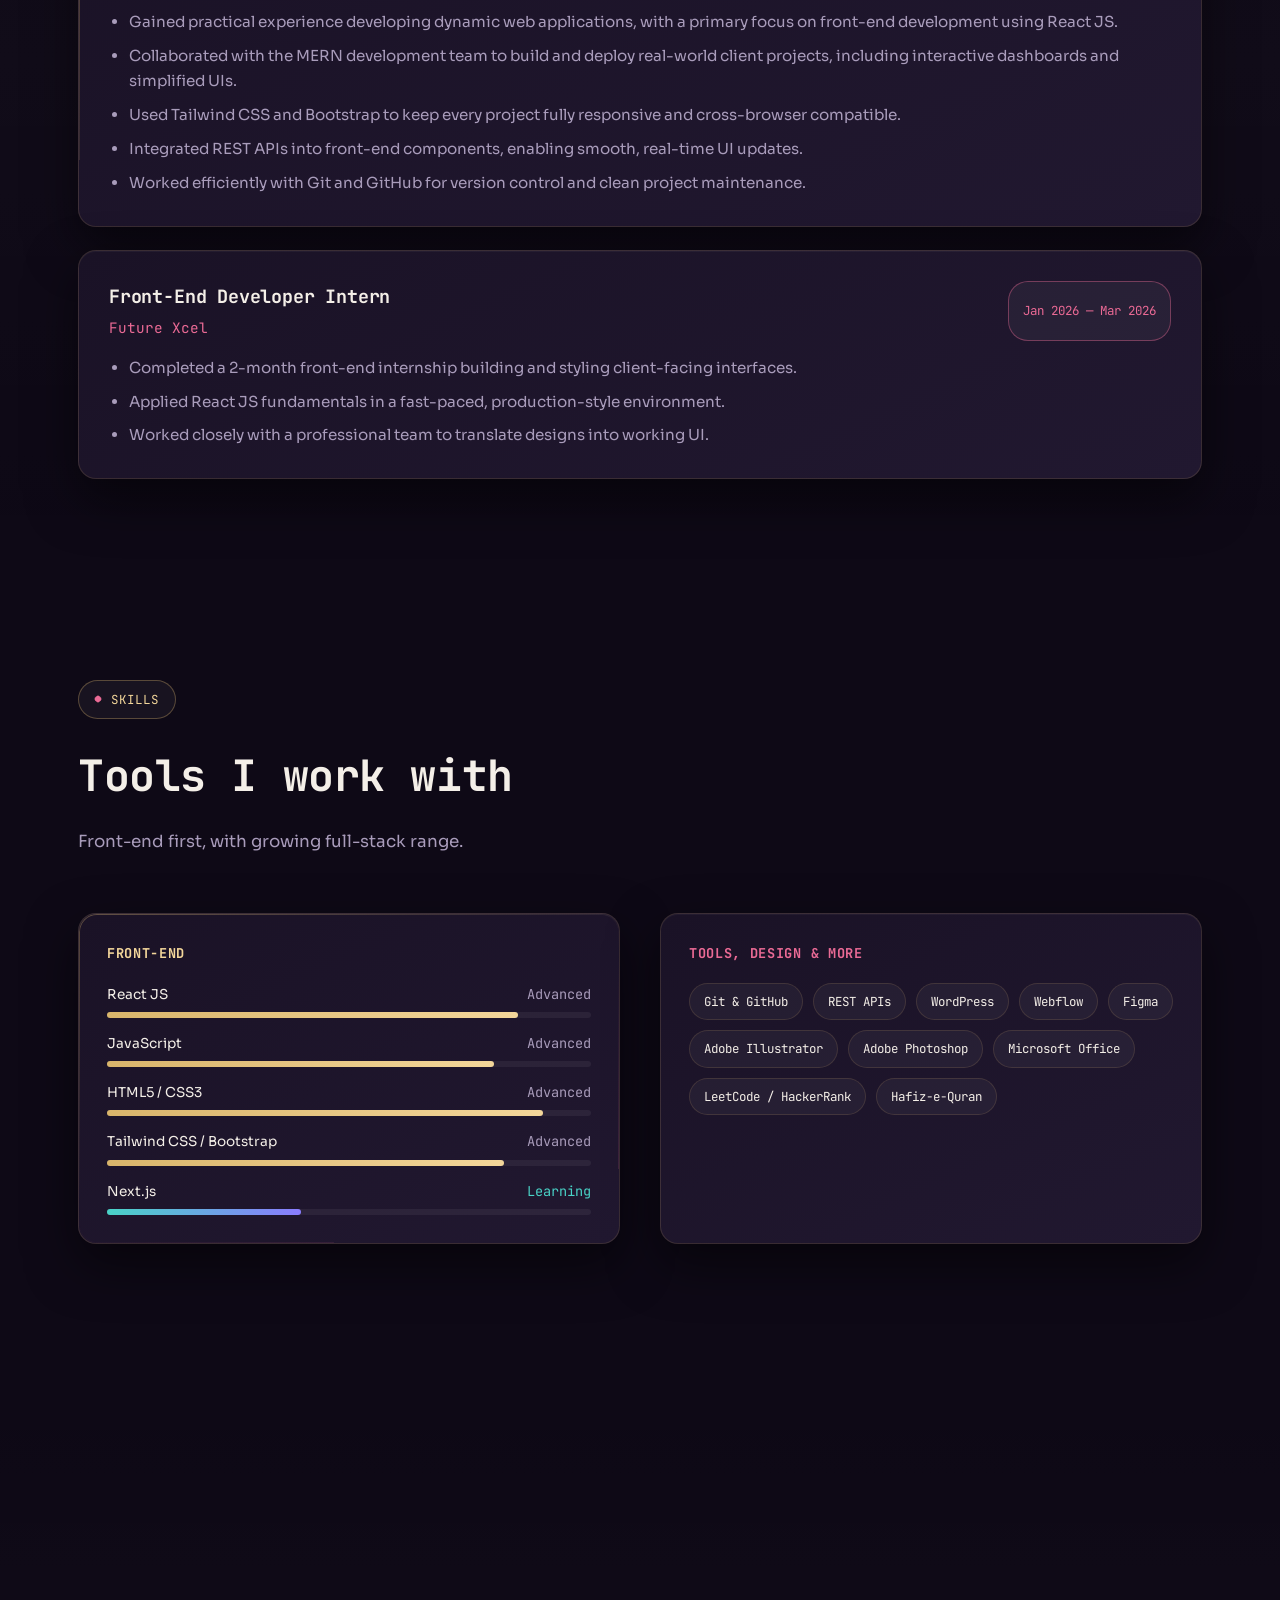
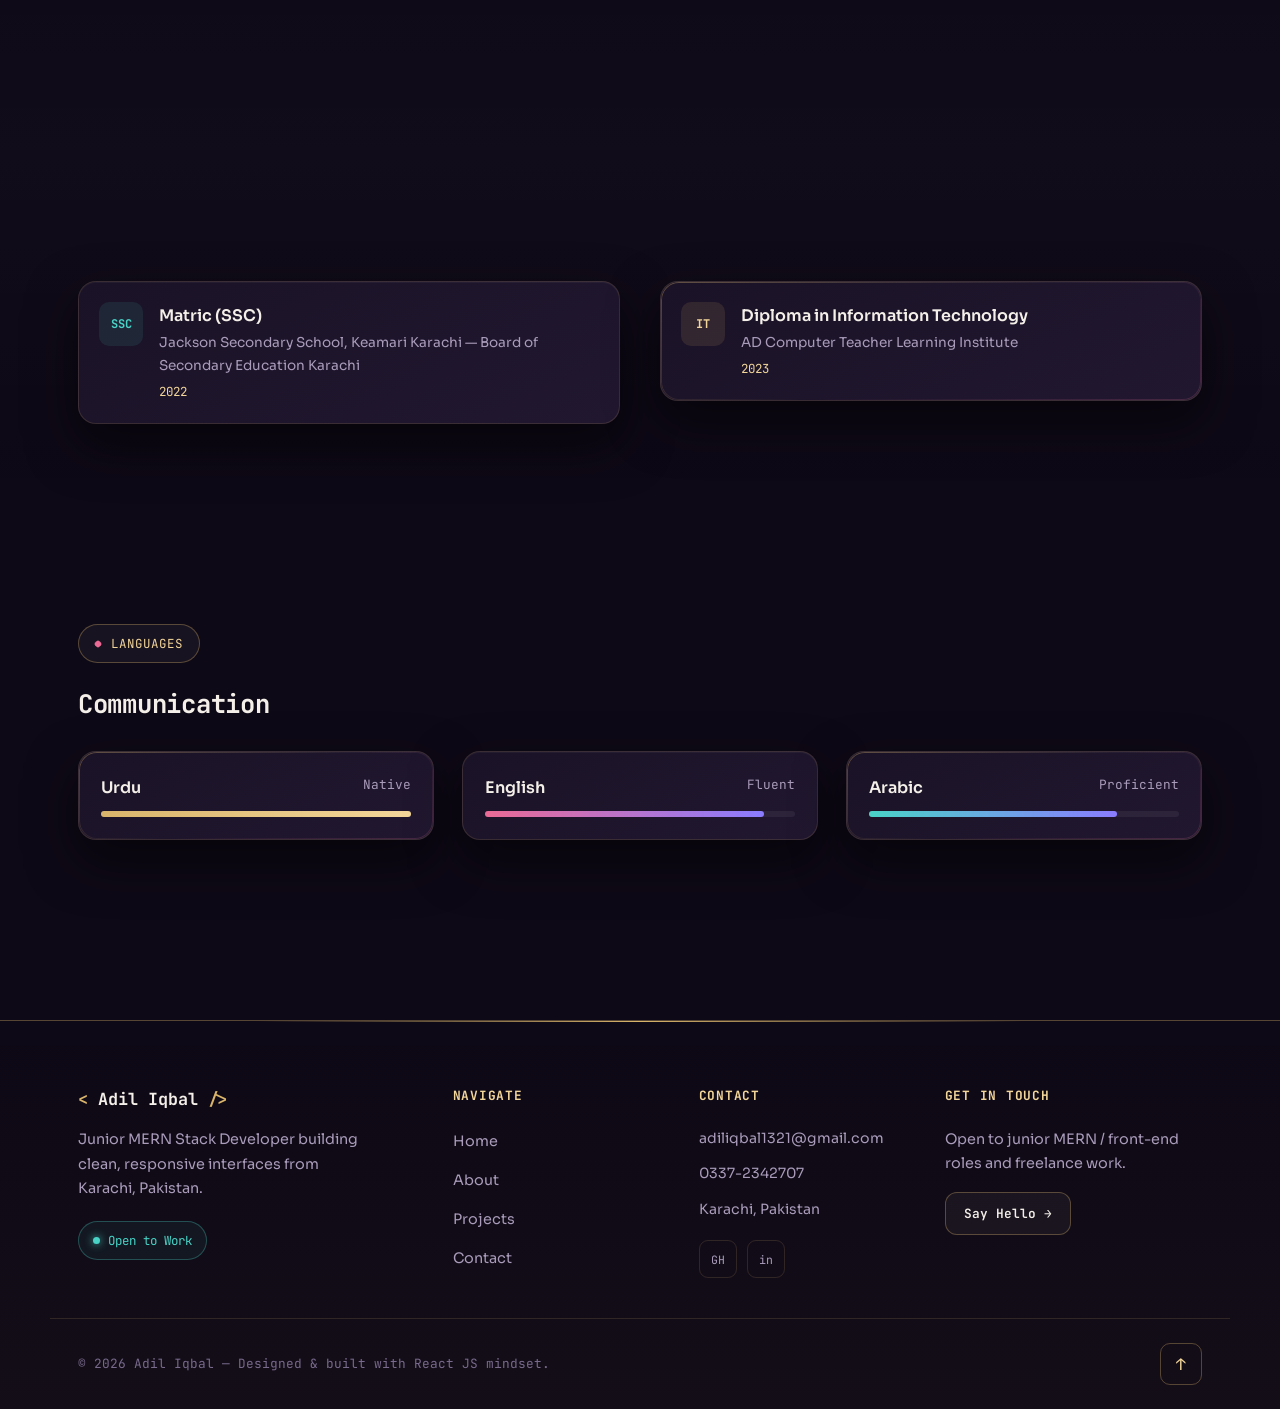
==== commit b8c7917f: "last one" ====
--- a/About.html
+++ b/About.html
@@ -3,8 +3,7 @@
 <head>
 <meta charset="UTF-8">
 <meta name="viewport" content="width=device-width, initial-scale=1.0">
-<title>Adil Iqbal — Junior MERN Stack Developer</title>
-<meta name="description" content="Adil Iqbal — Junior MERN Stack Developer from Karachi, Pakistan. React JS, Next.js, Node, MongoDB.">
+<title>About — Adil Iqbal</title>
 <link rel="stylesheet" href="style.css">
 </head>
 <body id="top">
@@ -16,8 +15,8 @@
     <div class="brand"><span class="brk">&lt;</span>Adil Iqbal<span class="brk">/&gt;</span></div>
     <button class="nav-toggle" aria-label="menu"><span></span><span></span><span></span></button>
     <div class="nav-links">
-      <a href="index.html" class="active">Home</a>
-      <a href="About.html">About</a>
+      <a href="index.html">Home</a>
+      <a href="About.html" class="active">About</a>
       <a href="projects.html">Projects</a>
       <a href="contact.html">Contact</a>
     </div>
@@ -27,143 +26,210 @@
 
 <main>
 
-  <!-- ============ HERO ============ -->
+  <!-- ============ INTRO ============ -->
   <section class="pad-lg">
-    <div class="wrap hero-grid">
+    <div class="wrap grid-2" style="align-items:center;">
       <div>
-        <div class="eyebrow"><span class="sq"></span>Open to Junior MERN / Front-End roles</div>
-        <h1 style="font-size:clamp(2.4rem,5.5vw,3.8rem);line-height:1.1;margin-bottom:22px;">
-          Building interfaces that feel as good as they look —
-          <span class="grad-text">one component at a time.</span>
+        <div class="eyebrow"><span class="sq"></span>About Me</div>
+        <h1 style="font-size:clamp(2rem,4.5vw,3rem);margin-bottom:20px;">
+          Hi, I'm Adil — a <span class="grad-text">Junior MERN Stack Developer</span> from Karachi.
         </h1>
-        <p style="color:var(--muted);font-size:1.1rem;max-width:540px;margin-bottom:34px;">
-          I'm <b style="color:var(--text)">Adil Iqbal</b>, a Junior MERN Stack Developer based in Karachi, Pakistan.
-          I design and build dynamic, responsive web applications with <b style="color:var(--text)">React JS</b>,
-          and I'm currently deepening my craft with <b style="color:var(--text)">Next.js</b>.
+        <p style="color:var(--muted);font-size:1.05rem;margin-bottom:16px;">
+          I build dynamic, responsive web applications with a primary focus on front-end development using
+          <b style="color:var(--text);">React JS</b>. Over the past year I've collaborated with development
+          teams to ship real client projects — interactive dashboards, e-commerce storefronts, and simplified
+          user interfaces — while keeping every layout fully responsive and cross-browser compatible with
+          <b style="color:var(--text);">Tailwind CSS</b> and <b style="color:var(--text);">Bootstrap</b>.
         </p>
-        <div style="display:flex;gap:16px;flex-wrap:wrap;">
-          <a href="projects.html" class="btn btn-gold">View My Work →</a>
-          <a href="Adil-Iqbal-CV.pdf" download class="btn btn-outline">⬇ Download My CV</a>
-        </div>
-        <div style="display:flex;gap:28px;margin-top:48px;flex-wrap:wrap;">
-          <div><div class="mono" style="font-size:1.6rem;font-weight:800;color:var(--gold-bright);"><span data-count="1">0</span>+</div><div style="color:var(--muted);font-size:0.85rem;">Year Experience</div></div>
-          <div><div class="mono" style="font-size:1.6rem;font-weight:800;color:var(--rose);"><span data-count="6">0</span>+</div><div style="color:var(--muted);font-size:0.85rem;">Projects Shipped</div></div>
-          <div><div class="mono" style="font-size:1.6rem;font-weight:800;color:var(--teal);"><span data-count="3">0</span></div><div style="color:var(--muted);font-size:0.85rem;">Languages Spoken</div></div>
-        </div>
-      </div>
-
-      <div class="glass tilt" style="padding:0;overflow:hidden;">
-        <div style="display:flex;align-items:center;gap:8px;padding:14px 18px;border-bottom:1px solid var(--border);background:rgba(255,255,255,0.02);">
-          <span style="width:11px;height:11px;border-radius:50%;background:var(--rose);"></span>
-          <span style="width:11px;height:11px;border-radius:50%;background:var(--gold);"></span>
-          <span style="width:11px;height:11px;border-radius:50%;background:var(--teal);"></span>
-          <span class="mono" style="color:var(--muted);font-size:0.78rem;margin-left:6px;">profile.json</span>
-        </div>
-        <div class="mono" style="padding:26px 28px;font-size:0.88rem;">
-          <div><span style="color:var(--rose);">{</span></div>
-          <div>&nbsp;&nbsp;"name"<span style="color:var(--muted);">:</span> <span style="color:var(--gold-bright);">"Adil Iqbal"</span>,</div>
-          <div>&nbsp;&nbsp;"role"<span style="color:var(--muted);">:</span> <span style="color:var(--gold-bright);">"Junior MERN Stack Developer"</span>,</div>
-          <div>&nbsp;&nbsp;"stack"<span style="color:var(--muted);">:</span> [<span style="color:var(--teal);">"React"</span>, <span style="color:var(--teal);">"Node"</span>, <span style="color:var(--teal);">"Express"</span>, <span style="color:var(--teal);">"MongoDB"</span>],</div>
-          <div>&nbsp;&nbsp;"learning"<span style="color:var(--muted);">:</span> <span style="color:var(--teal);">"Next.js"</span>,</div>
-          <div>&nbsp;&nbsp;"basedIn"<span style="color:var(--muted);">:</span> <span style="color:var(--gold-bright);">"Karachi, Pakistan"</span>,</div>
-          <div>&nbsp;&nbsp;"languages"<span style="color:var(--muted);">:</span> [<span style="color:var(--teal);">"Urdu"</span>, <span style="color:var(--teal);">"English"</span>, <span style="color:var(--teal);">"Arabic"</span>],</div>
-          <div>&nbsp;&nbsp;"available"<span style="color:var(--muted);">:</span> <span style="color:var(--rose);">true</span></div>
-          <div><span style="color:var(--rose);">}</span></div>
-        </div>
-      </div>
-    </div>
-  </section>
-
-  <!-- ============ WHAT I DO ============ -->
+        <p style="color:var(--muted);font-size:1.05rem;margin-bottom:16px;">
+          I'm currently expanding into <b style="color:var(--text);">Next.js</b> to build faster, more scalable
+          applications, and sharpening my full-stack fundamentals across the rest of the MERN stack — MongoDB,
+          Express, and Node.
+        </p>
+        <p style="color:var(--muted);font-size:1.05rem;">
+          Outside of code, I'm a <b style="color:var(--text);">Hafiz-e-Quran</b> and comfortable working across
+          Urdu, English, and Arabic, which helps me collaborate smoothly with clients and teams from different
+          backgrounds and time zones.
+        </p>
+      </div>
+      <div class="glass tilt fade-up" style="padding:32px;">
+        <div class="eyebrow" style="margin-bottom:22px;"><span class="sq"></span>Quick Facts</div>
+        <div style="display:flex;flex-direction:column;gap:14px;">
+          <div style="display:flex;justify-content:space-between;border-bottom:1px dashed var(--border);padding-bottom:12px;"><span class="mono" style="color:var(--muted);font-size:0.85rem;">Location</span><span class="mono" style="font-size:0.85rem;">Karachi, Pakistan</span></div>
+          <div style="display:flex;justify-content:space-between;border-bottom:1px dashed var(--border);padding-bottom:12px;"><span class="mono" style="color:var(--muted);font-size:0.85rem;">Experience</span><span class="mono" style="font-size:0.85rem;">1 Year</span></div>
+          <div style="display:flex;justify-content:space-between;border-bottom:1px dashed var(--border);padding-bottom:12px;"><span class="mono" style="color:var(--muted);font-size:0.85rem;">Focus</span><span class="mono" style="font-size:0.85rem;">Front-End / React</span></div>
+          <div style="display:flex;justify-content:space-between;border-bottom:1px dashed var(--border);padding-bottom:12px;"><span class="mono" style="color:var(--muted);font-size:0.85rem;">Learning Now</span><span class="mono" style="font-size:0.85rem;color:var(--teal);">Next.js</span></div>
+          <div style="display:flex;justify-content:space-between;border-bottom:1px dashed var(--border);padding-bottom:12px;"><span class="mono" style="color:var(--muted);font-size:0.85rem;">Email</span><span class="mono" style="font-size:0.8rem;">adiliqbal1321@gmail.com</span></div>
+          <div style="display:flex;justify-content:space-between;"><span class="mono" style="color:var(--muted);font-size:0.85rem;">Status</span><span class="mono" style="font-size:0.85rem;color:var(--rose);">Open to Work</span></div>
+        </div>
+      </div>
+    </div>
+  </section>
+
+  <!-- ============ EXPERIENCE ============ -->
   <section class="pad-lg" style="background:linear-gradient(180deg,transparent,rgba(255,255,255,0.015),transparent);">
     <div class="wrap">
-      <div class="eyebrow fade-up"><span class="sq"></span>What I Do</div>
-      <h2 class="section-title fade-up">Full front-end craft, <span class="grad-text">MERN-ready</span></h2>
-      <p class="section-sub fade-up">From pixel-perfect UI to fully connected full-stack features — here's where I add the most value.</p>
-
-      <div class="grid-4">
-        <div class="glass tilt fade-up" style="padding:26px;">
-          <div class="mono" style="font-size:1.6rem;color:var(--gold-bright);margin-bottom:14px;">01</div>
-          <h3 style="font-size:1.02rem;margin-bottom:10px;">React Front-Ends</h3>
-          <p style="color:var(--muted);font-size:0.9rem;">Component-driven UIs with React JS — clean state management and reusable design systems.</p>
-        </div>
-        <div class="glass tilt fade-up" style="padding:26px;">
-          <div class="mono" style="font-size:1.6rem;color:var(--rose);margin-bottom:14px;">02</div>
-          <h3 style="font-size:1.02rem;margin-bottom:10px;">Responsive UI</h3>
-          <p style="color:var(--muted);font-size:0.9rem;">Tailwind CSS &amp; Bootstrap layouts that hold up perfectly across every screen size.</p>
-        </div>
-        <div class="glass tilt fade-up" style="padding:26px;">
-          <div class="mono" style="font-size:1.6rem;color:var(--teal);margin-bottom:14px;">03</div>
-          <h3 style="font-size:1.02rem;margin-bottom:10px;">API Integration</h3>
-          <p style="color:var(--muted);font-size:0.9rem;">Connecting REST APIs to the front-end for smooth, real-time data flow.</p>
-        </div>
-        <div class="glass tilt fade-up" style="padding:26px;">
-          <div class="mono" style="font-size:1.6rem;color:var(--violet);margin-bottom:14px;">04</div>
-          <h3 style="font-size:1.02rem;margin-bottom:10px;">MERN Foundations</h3>
-          <p style="color:var(--muted);font-size:0.9rem;">Working knowledge across MongoDB, Express and Node to ship features end-to-end.</p>
-        </div>
-      </div>
-    </div>
-  </section>
-
-  <!-- ============ ABOUT TEASER ============ -->
-  <section class="pad-lg">
-    <div class="wrap grid-2" style="align-items:center;">
-      <div class="glass tilt fade-up" style="padding:36px;">
-        <div class="eyebrow" style="margin-bottom:24px;"><span class="sq"></span>Currently</div>
-        <ul style="display:flex;flex-direction:column;gap:16px;">
-          <li style="display:flex;justify-content:space-between;border-bottom:1px dashed var(--border);padding-bottom:12px;"><span class="mono" style="color:var(--muted);font-size:0.85rem;">Status</span><span class="mono" style="font-size:0.85rem;">Self-Learning &amp; Open to Work</span></li>
-          <li style="display:flex;justify-content:space-between;border-bottom:1px dashed var(--border);padding-bottom:12px;"><span class="mono" style="color:var(--muted);font-size:0.85rem;">Last Role</span><span class="mono" style="font-size:0.85rem;">MERN Stack Dev Intern @ Digitech Infra Associates</span></li>
-          <li style="display:flex;justify-content:space-between;border-bottom:1px dashed var(--border);padding-bottom:12px;"><span class="mono" style="color:var(--muted);font-size:0.85rem;">Learning</span><span class="mono" style="font-size:0.85rem;color:var(--teal);">Next.js</span></li>
-          <li style="display:flex;justify-content:space-between;"><span class="mono" style="color:var(--muted);font-size:0.85rem;">Based in</span><span class="mono" style="font-size:0.85rem;">Karachi, Pakistan</span></li>
-        </ul>
-      </div>
-      <div class="fade-up">
-        <div class="eyebrow"><span class="sq"></span>About Me</div>
-        <h2 class="section-title">A developer who cares about the details</h2>
-        <p style="color:var(--muted);margin-bottom:24px;">A year of hands-on MERN experience taught me that good front-end work is equal parts design sense and engineering discipline. I like clean commits, accessible UI, and interfaces that don't need an explanation.</p>
-        <a href="about.html" class="btn btn-outline">More About Me →</a>
-      </div>
-    </div>
-  </section>
-
-  <!-- ============ FEATURED PROJECTS ============ -->
-  <section class="pad-lg" style="background:linear-gradient(180deg,transparent,rgba(255,255,255,0.015),transparent);">
-    <div class="wrap">
-      <div class="eyebrow fade-up"><span class="sq"></span>Selected Work</div>
-      <h2 class="section-title fade-up">Featured Projects</h2>
-      <p class="section-sub fade-up">A few highlights — the full breakdown lives on the projects page.</p>
-
-      <div class="grid-3">
-        <div class="glass tilt fade-up" style="padding:26px;">
-          <div class="pill gold" style="margin-bottom:16px;">React JS</div>
-          <h3 style="font-size:1.08rem;margin-bottom:10px;">E-Commerce Platforms</h3>
-          <p style="color:var(--muted);font-size:0.9rem;">Multiple storefronts with dynamic product displays and cart functionality.</p>
-        </div>
-        <div class="glass tilt fade-up" style="padding:26px;">
-          <div class="pill rose" style="margin-bottom:16px;">Dashboards</div>
-          <h3 style="font-size:1.08rem;margin-bottom:10px;">Client Dashboard &amp; UI</h3>
-          <p style="color:var(--muted);font-size:0.9rem;">Team-built dashboards with reusable, responsive UI components.</p>
-        </div>
-        <div class="glass tilt fade-up" style="padding:26px;">
-          <div class="pill teal" style="margin-bottom:16px;">UI Design</div>
-          <h3 style="font-size:1.08rem;margin-bottom:10px;">Qur'an &amp; Arabic Tutoring Site</h3>
-          <p style="color:var(--muted);font-size:0.9rem;">A dark, luxury single-page site with Islamic geometric design.</p>
-        </div>
-      </div>
-      <div style="text-align:center;margin-top:44px;" class="fade-up">
-        <a href="projects.html" class="btn btn-gold">See All Projects →</a>
-      </div>
-    </div>
-  </section>
-
-  <!-- ============ CTA ============ -->
+      <div class="eyebrow fade-up"><span class="sq"></span>Experience</div>
+      <h2 class="section-title fade-up">Where I've worked</h2>
+      <p class="section-sub fade-up">Hands-on experience shipping real front-end work with development teams.</p>
+
+      <div style="display:flex;flex-direction:column;gap:24px;">
+        <div class="glass tilt fade-up" style="padding:30px;">
+          <div style="display:flex;justify-content:space-between;flex-wrap:wrap;gap:10px;margin-bottom:14px;">
+            <div>
+              <h3 style="font-size:1.15rem;">MERN Stack Developer Intern</h3>
+              <div class="mono" style="color:var(--gold-bright);font-size:0.9rem;margin-top:4px;">Digitech Infra Associates</div>
+            </div>
+            <span class="pill gold">2024 — Apr 2026</span>
+          </div>
+          <ul style="color:var(--muted);font-size:0.95rem;display:flex;flex-direction:column;gap:8px;padding-left:20px;">
+            <li style="list-style:disc;">Gained practical experience developing dynamic web applications, with a primary focus on front-end development using React JS.</li>
+            <li style="list-style:disc;">Collaborated with the MERN development team to build and deploy real-world client projects, including interactive dashboards and simplified UIs.</li>
+            <li style="list-style:disc;">Used Tailwind CSS and Bootstrap to keep every project fully responsive and cross-browser compatible.</li>
+            <li style="list-style:disc;">Integrated REST APIs into front-end components, enabling smooth, real-time UI updates.</li>
+            <li style="list-style:disc;">Worked efficiently with Git and GitHub for version control and clean project maintenance.</li>
+          </ul>
+        </div>
+
+        <div class="glass tilt fade-up" style="padding:30px;">
+          <div style="display:flex;justify-content:space-between;flex-wrap:wrap;gap:10px;margin-bottom:14px;">
+            <div>
+              <h3 style="font-size:1.15rem;">Front-End Developer Intern</h3>
+              <div class="mono" style="color:var(--rose);font-size:0.9rem;margin-top:4px;">Future Xcel</div>
+            </div>
+            <span class="pill rose">Jan 2026 — Mar 2026</span>
+          </div>
+          <ul style="color:var(--muted);font-size:0.95rem;display:flex;flex-direction:column;gap:8px;padding-left:20px;">
+            <li style="list-style:disc;">Completed a 2-month front-end internship building and styling client-facing interfaces.</li>
+            <li style="list-style:disc;">Applied React JS fundamentals in a fast-paced, production-style environment.</li>
+            <li style="list-style:disc;">Worked closely with a professional team to translate designs into working UI.</li>
+          </ul>
+        </div>
+      </div>
+    </div>
+  </section>
+
+  <!-- ============ SKILLS ============ -->
   <section class="pad-lg">
     <div class="wrap">
-      <div class="glass fade-up" style="padding:60px 40px;text-align:center;background:linear-gradient(155deg, rgba(217,181,107,0.08), rgba(234,106,149,0.06));">
-        <h2 class="section-title" style="margin-bottom:14px;">Have a role or project in mind?</h2>
-        <p style="color:var(--muted);margin-bottom:30px;">I'm open to junior MERN / front-end opportunities and freelance work.</p>
-        <a href="contact.html" class="btn btn-gold">Get In Touch →</a>
+      <div class="eyebrow fade-up"><span class="sq"></span>Skills</div>
+      <h2 class="section-title fade-up">Tools I work with</h2>
+      <p class="section-sub fade-up">Front-end first, with growing full-stack range.</p>
+
+      <div class="grid-2" style="margin-bottom:40px;">
+        <div class="glass tilt fade-up" style="padding:28px;">
+          <h4 class="mono" style="color:var(--gold-bright);font-size:0.85rem;text-transform:uppercase;letter-spacing:0.05em;margin-bottom:18px;">Front-End</h4>
+          <div style="display:flex;flex-direction:column;gap:14px;">
+            <div><div style="display:flex;justify-content:space-between;font-size:0.85rem;margin-bottom:6px;"><span>React JS</span><span class="mono" style="color:var(--muted);">Advanced</span></div><div style="background:rgba(255,255,255,0.06);height:6px;border-radius:4px;"><div style="width:85%;height:100%;background:linear-gradient(90deg,var(--gold),var(--gold-bright));border-radius:4px;"></div></div></div>
+            <div><div style="display:flex;justify-content:space-between;font-size:0.85rem;margin-bottom:6px;"><span>JavaScript</span><span class="mono" style="color:var(--muted);">Advanced</span></div><div style="background:rgba(255,255,255,0.06);height:6px;border-radius:4px;"><div style="width:80%;height:100%;background:linear-gradient(90deg,var(--gold),var(--gold-bright));border-radius:4px;"></div></div></div>
+            <div><div style="display:flex;justify-content:space-between;font-size:0.85rem;margin-bottom:6px;"><span>HTML5 / CSS3</span><span class="mono" style="color:var(--muted);">Advanced</span></div><div style="background:rgba(255,255,255,0.06);height:6px;border-radius:4px;"><div style="width:90%;height:100%;background:linear-gradient(90deg,var(--gold),var(--gold-bright));border-radius:4px;"></div></div></div>
+            <div><div style="display:flex;justify-content:space-between;font-size:0.85rem;margin-bottom:6px;"><span>Tailwind CSS / Bootstrap</span><span class="mono" style="color:var(--muted);">Advanced</span></div><div style="background:rgba(255,255,255,0.06);height:6px;border-radius:4px;"><div style="width:82%;height:100%;background:linear-gradient(90deg,var(--gold),var(--gold-bright));border-radius:4px;"></div></div></div>
+            <div><div style="display:flex;justify-content:space-between;font-size:0.85rem;margin-bottom:6px;"><span>Next.js</span><span class="mono" style="color:var(--teal);">Learning</span></div><div style="background:rgba(255,255,255,0.06);height:6px;border-radius:4px;"><div style="width:40%;height:100%;background:linear-gradient(90deg,var(--teal),var(--violet));border-radius:4px;"></div></div></div>
+          </div>
+        </div>
+        <div class="glass tilt fade-up" style="padding:28px;">
+          <h4 class="mono" style="color:var(--rose);font-size:0.85rem;text-transform:uppercase;letter-spacing:0.05em;margin-bottom:18px;">Tools, Design &amp; More</h4>
+          <div class="pill-wrap" style="display:flex;flex-wrap:wrap;gap:10px;">
+            <span class="pill">Git &amp; GitHub</span>
+            <span class="pill">REST APIs</span>
+            <span class="pill">WordPress</span>
+            <span class="pill">Webflow</span>
+            <span class="pill">Figma</span>
+            <span class="pill">Adobe Illustrator</span>
+            <span class="pill">Adobe Photoshop</span>
+            <span class="pill">Microsoft Office</span>
+            <span class="pill">LeetCode / HackerRank</span>
+            <span class="pill">Hafiz-e-Quran</span>
+          </div>
+        </div>
+      </div>
+    </div>
+  </section>
+
+  <!-- ============ EDUCATION + CERTIFICATES ============ -->
+  <section class="pad-lg" style="background:linear-gradient(180deg,transparent,rgba(255,255,255,0.015),transparent);">
+    <div class="wrap grid-2">
+      <div>
+        <div class="eyebrow fade-up"><span class="sq"></span>Education</div>
+        <h2 class="section-title fade-up" style="font-size:1.6rem;">Academic Background</h2>
+        <div style="display:flex;flex-direction:column;gap:16px;margin-top:24px;">
+          <div class="glass tilt fade-up" style="padding:20px;display:flex;gap:16px;align-items:flex-start;">
+            <div class="mono" style="width:44px;height:44px;border-radius:10px;background:rgba(73,211,199,0.1);color:var(--teal);display:flex;align-items:center;justify-content:center;font-weight:700;font-size:0.75rem;flex-shrink:0;">BSCS</div>
+            <div>
+              <div style="font-weight:600;">Bachelor of Science in Computer Science</div>
+              <div style="color:var(--muted);font-size:0.85rem;margin-top:2px;">National University of Modern Languages (NUML)</div>
+              <div class="mono" style="color:var(--gold-bright);font-size:0.78rem;margin-top:4px;">2025 – 2029</div>
+            </div>
+          </div>
+          <div class="glass tilt fade-up" style="padding:20px;display:flex;gap:16px;align-items:flex-start;">
+            <div class="mono" style="width:44px;height:44px;border-radius:10px;background:rgba(73,211,199,0.1);color:var(--teal);display:flex;align-items:center;justify-content:center;font-weight:700;font-size:0.75rem;flex-shrink:0;">HSC</div>
+            <div>
+              <div style="font-weight:600;">Intermediate (HSC)</div>
+              <div style="color:var(--muted);font-size:0.85rem;margin-top:2px;">Al-Beroni Intermediate College, Ahsanabad Karachi</div>
+              <div class="mono" style="color:var(--gold-bright);font-size:0.78rem;margin-top:4px;">2025</div>
+            </div>
+          </div>
+          <div class="glass tilt fade-up" style="padding:20px;display:flex;gap:16px;align-items:flex-start;">
+            <div class="mono" style="width:44px;height:44px;border-radius:10px;background:rgba(73,211,199,0.1);color:var(--teal);display:flex;align-items:center;justify-content:center;font-weight:700;font-size:0.75rem;flex-shrink:0;">SSC</div>
+            <div>
+              <div style="font-weight:600;">Matric (SSC)</div>
+              <div style="color:var(--muted);font-size:0.85rem;margin-top:2px;">Jackson Secondary School, Keamari Karachi — Board of Secondary Education Karachi</div>
+              <div class="mono" style="color:var(--gold-bright);font-size:0.78rem;margin-top:4px;">2022</div>
+            </div>
+          </div>
+        </div>
+      </div>
+      <div>
+        <div class="eyebrow fade-up"><span class="sq"></span>Certificates</div>
+        <h2 class="section-title fade-up" style="font-size:1.6rem;">Diplomas &amp; Certifications</h2>
+        <div style="display:flex;flex-direction:column;gap:16px;margin-top:24px;">
+          <div class="glass tilt fade-up" style="padding:20px;display:flex;gap:16px;align-items:flex-start;">
+            <div class="mono" style="width:44px;height:44px;border-radius:10px;background:rgba(217,181,107,0.12);color:var(--gold-bright);display:flex;align-items:center;justify-content:center;font-weight:700;font-size:0.75rem;flex-shrink:0;">Web</div>
+            <div>
+              <div style="font-weight:600;">Certification in Front-End Development</div>
+              <div style="color:var(--muted);font-size:0.85rem;margin-top:2px;">Syntax Hub</div>
+              <div class="mono" style="color:var(--gold-bright);font-size:0.78rem;margin-top:4px;">2025</div>
+            </div>
+          </div>
+          <div class="glass tilt fade-up" style="padding:20px;display:flex;gap:16px;align-items:flex-start;">
+            <div class="mono" style="width:44px;height:44px;border-radius:10px;background:rgba(217,181,107,0.12);color:var(--gold-bright);display:flex;align-items:center;justify-content:center;font-weight:700;font-size:0.75rem;flex-shrink:0;">Web</div>
+            <div>
+              <div style="font-weight:600;">Diploma in Web Development</div>
+              <div style="color:var(--muted);font-size:0.85rem;margin-top:2px;">ICE Institute of Computer Education</div>
+              <div class="mono" style="color:var(--gold-bright);font-size:0.78rem;margin-top:4px;">2024</div>
+            </div>
+          </div>
+          <div class="glass tilt fade-up" style="padding:20px;display:flex;gap:16px;align-items:flex-start;">
+            <div class="mono" style="width:44px;height:44px;border-radius:10px;background:rgba(217,181,107,0.12);color:var(--gold-bright);display:flex;align-items:center;justify-content:center;font-weight:700;font-size:0.75rem;flex-shrink:0;">IT</div>
+            <div>
+              <div style="font-weight:600;">Diploma in Information Technology</div>
+              <div style="color:var(--muted);font-size:0.85rem;margin-top:2px;">AD Computer Teacher Learning Institute</div>
+              <div class="mono" style="color:var(--gold-bright);font-size:0.78rem;margin-top:4px;">2023</div>
+            </div>
+          </div>
+        </div>
+      </div>
+    </div>
+  </section>
+
+  <!-- ============ LANGUAGES ============ -->
+  <section class="pad-lg">
+    <div class="wrap">
+      <div class="eyebrow fade-up"><span class="sq"></span>Languages</div>
+      <h2 class="section-title fade-up" style="font-size:1.6rem;">Communication</h2>
+      <div class="grid-3" style="margin-top:24px;">
+        <div class="glass tilt fade-up" style="padding:22px;">
+          <div style="display:flex;justify-content:space-between;margin-bottom:10px;"><span style="font-weight:600;">Urdu</span><span class="mono" style="color:var(--muted);font-size:0.8rem;">Native</span></div>
+          <div style="background:rgba(255,255,255,0.06);height:6px;border-radius:4px;"><div style="width:100%;height:100%;background:linear-gradient(90deg,var(--gold),var(--gold-bright));border-radius:4px;"></div></div>
+        </div>
+        <div class="glass tilt fade-up" style="padding:22px;">
+          <div style="display:flex;justify-content:space-between;margin-bottom:10px;"><span style="font-weight:600;">English</span><span class="mono" style="color:var(--muted);font-size:0.8rem;">Fluent</span></div>
+          <div style="background:rgba(255,255,255,0.06);height:6px;border-radius:4px;"><div style="width:90%;height:100%;background:linear-gradient(90deg,var(--rose),var(--violet));border-radius:4px;"></div></div>
+        </div>
+        <div class="glass tilt fade-up" style="padding:22px;">
+          <div style="display:flex;justify-content:space-between;margin-bottom:10px;"><span style="font-weight:600;">Arabic</span><span class="mono" style="color:var(--muted);font-size:0.8rem;">Proficient</span></div>
+          <div style="background:rgba(255,255,255,0.06);height:6px;border-radius:4px;"><div style="width:80%;height:100%;background:linear-gradient(90deg,var(--teal),var(--violet));border-radius:4px;"></div></div>
+        </div>
       </div>
     </div>
   </section>
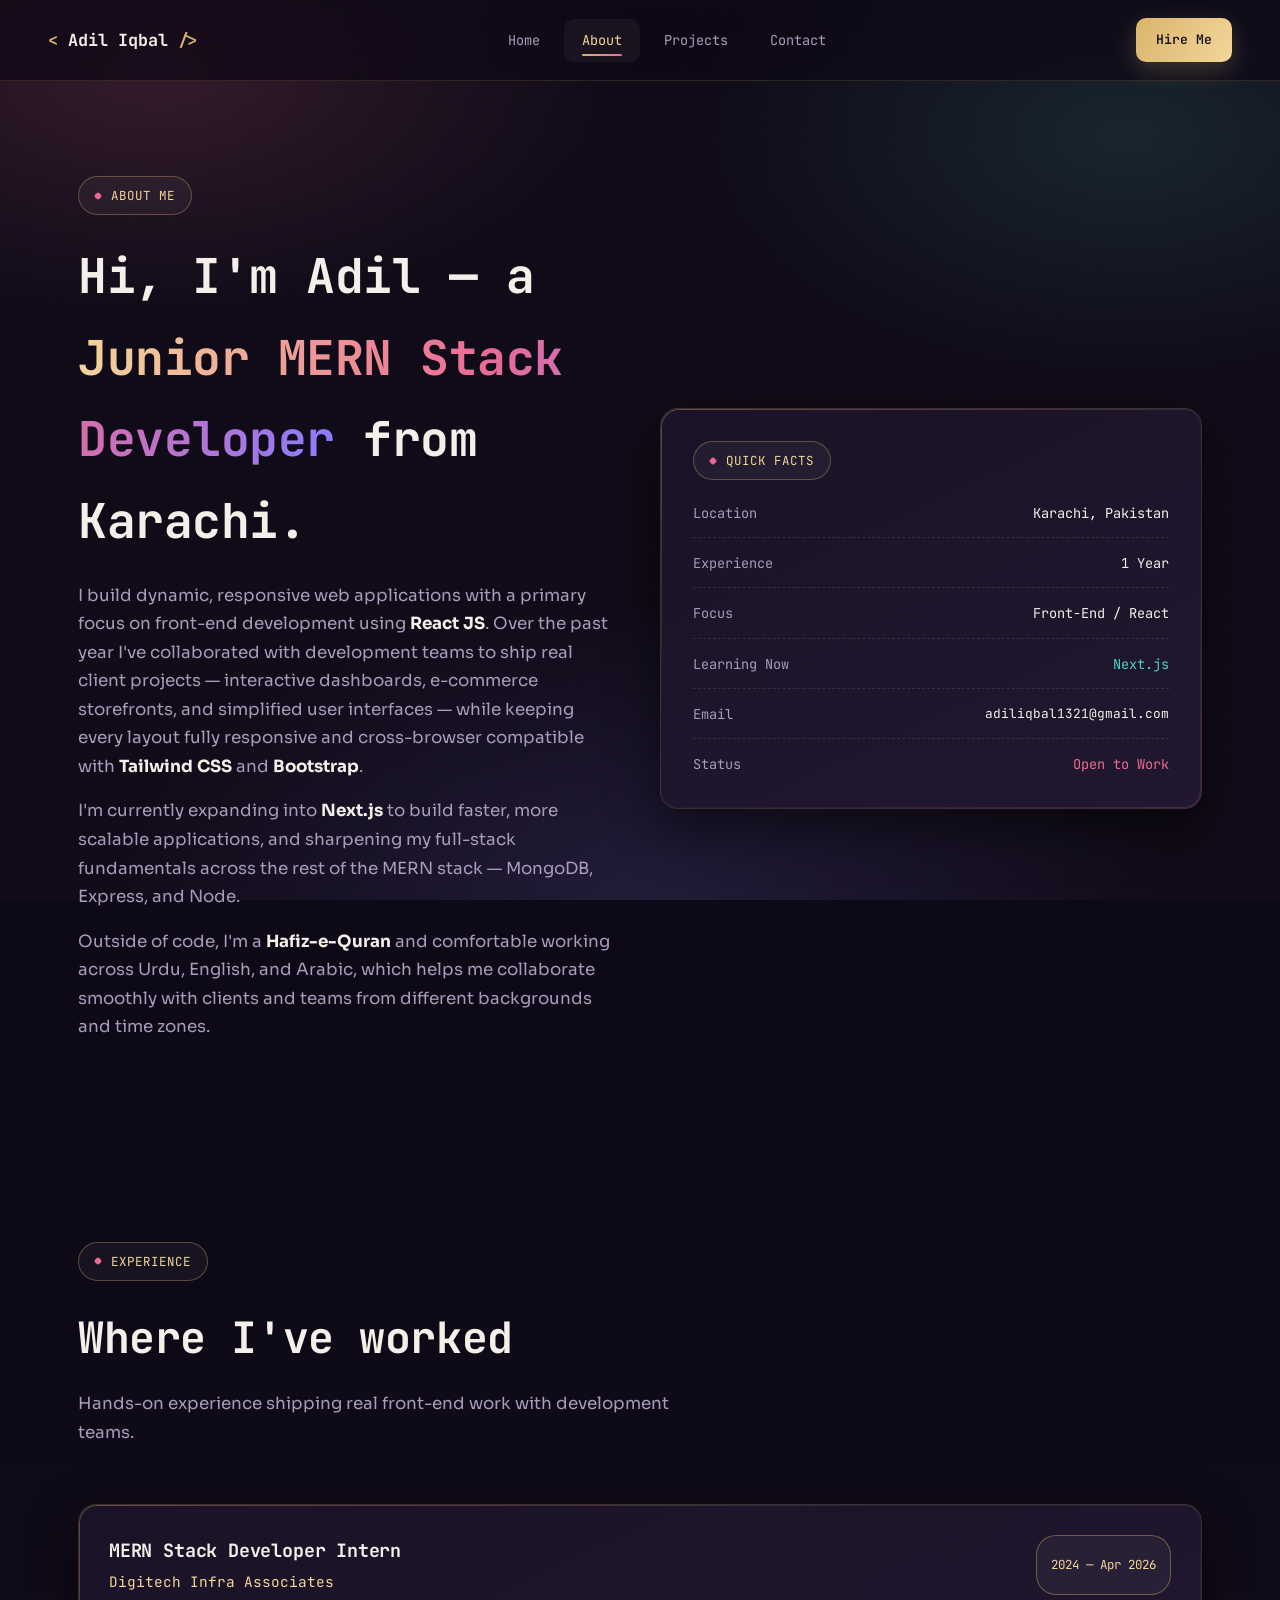
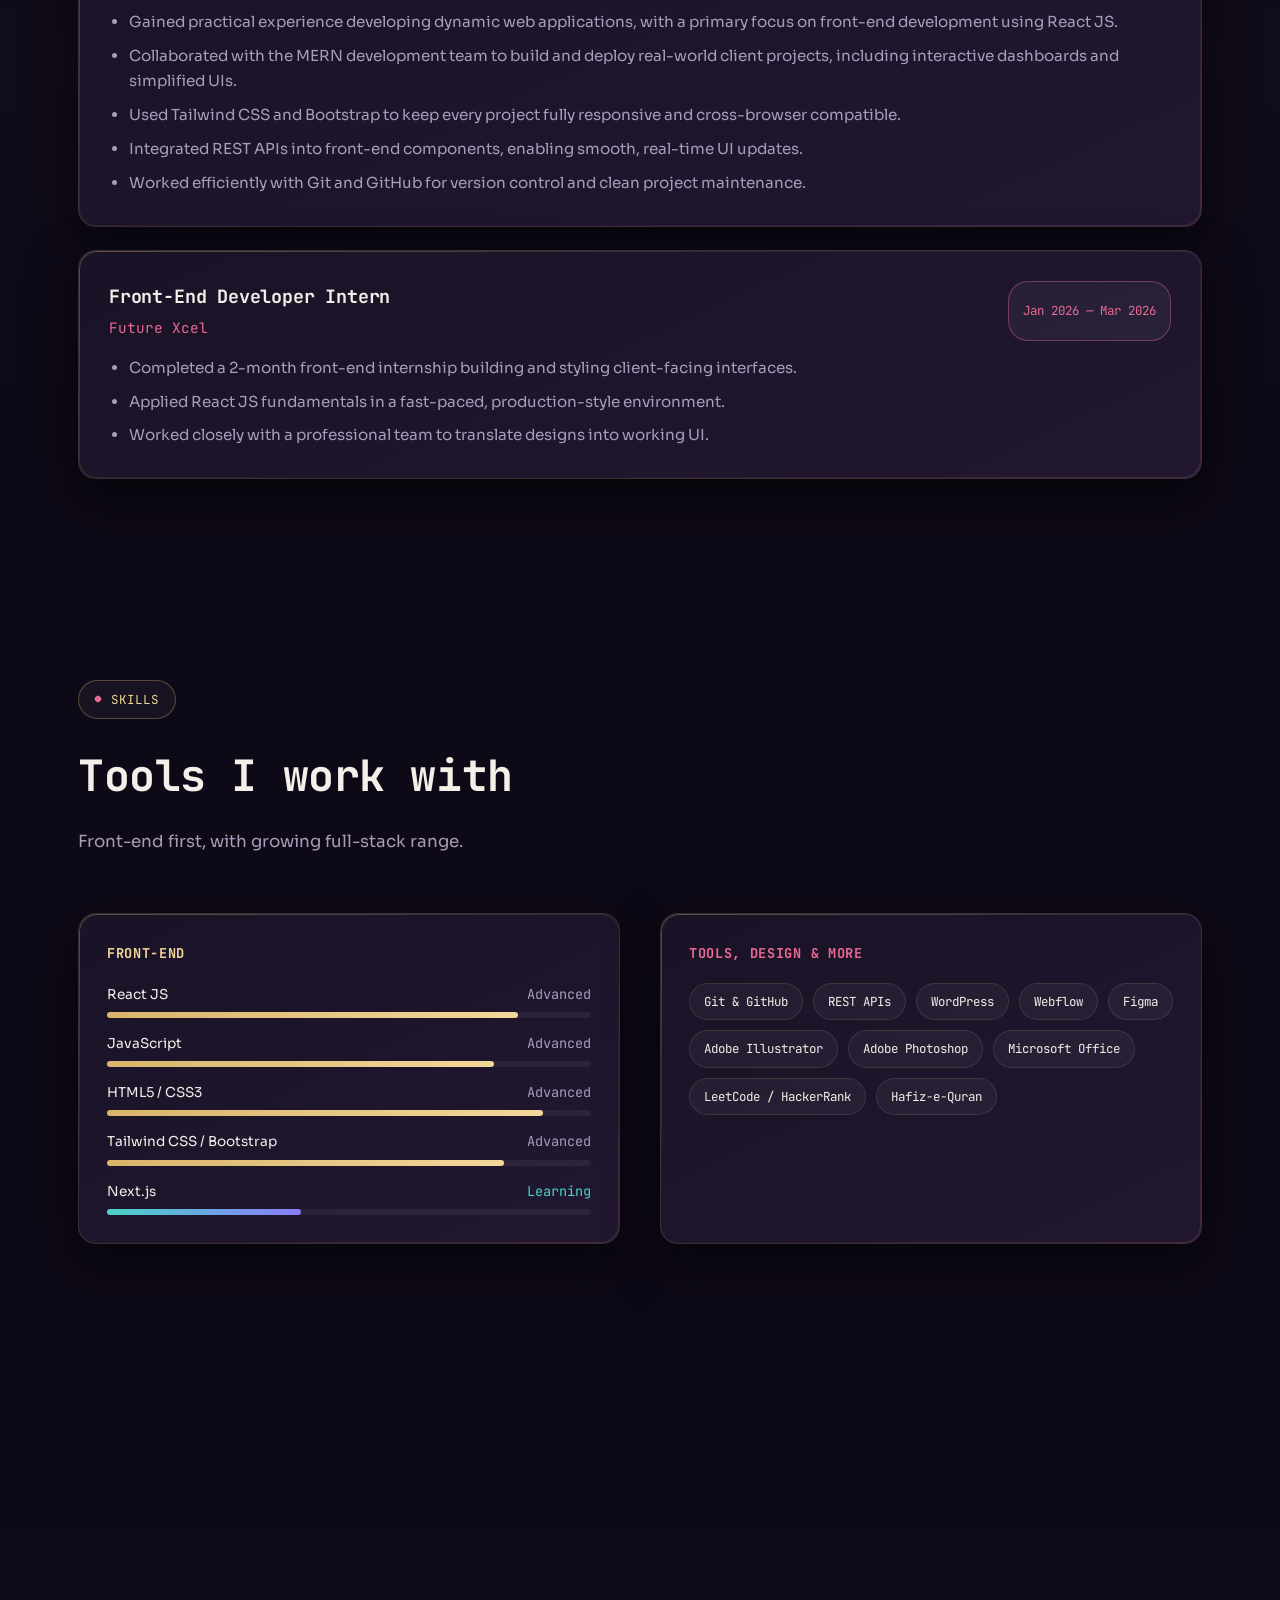
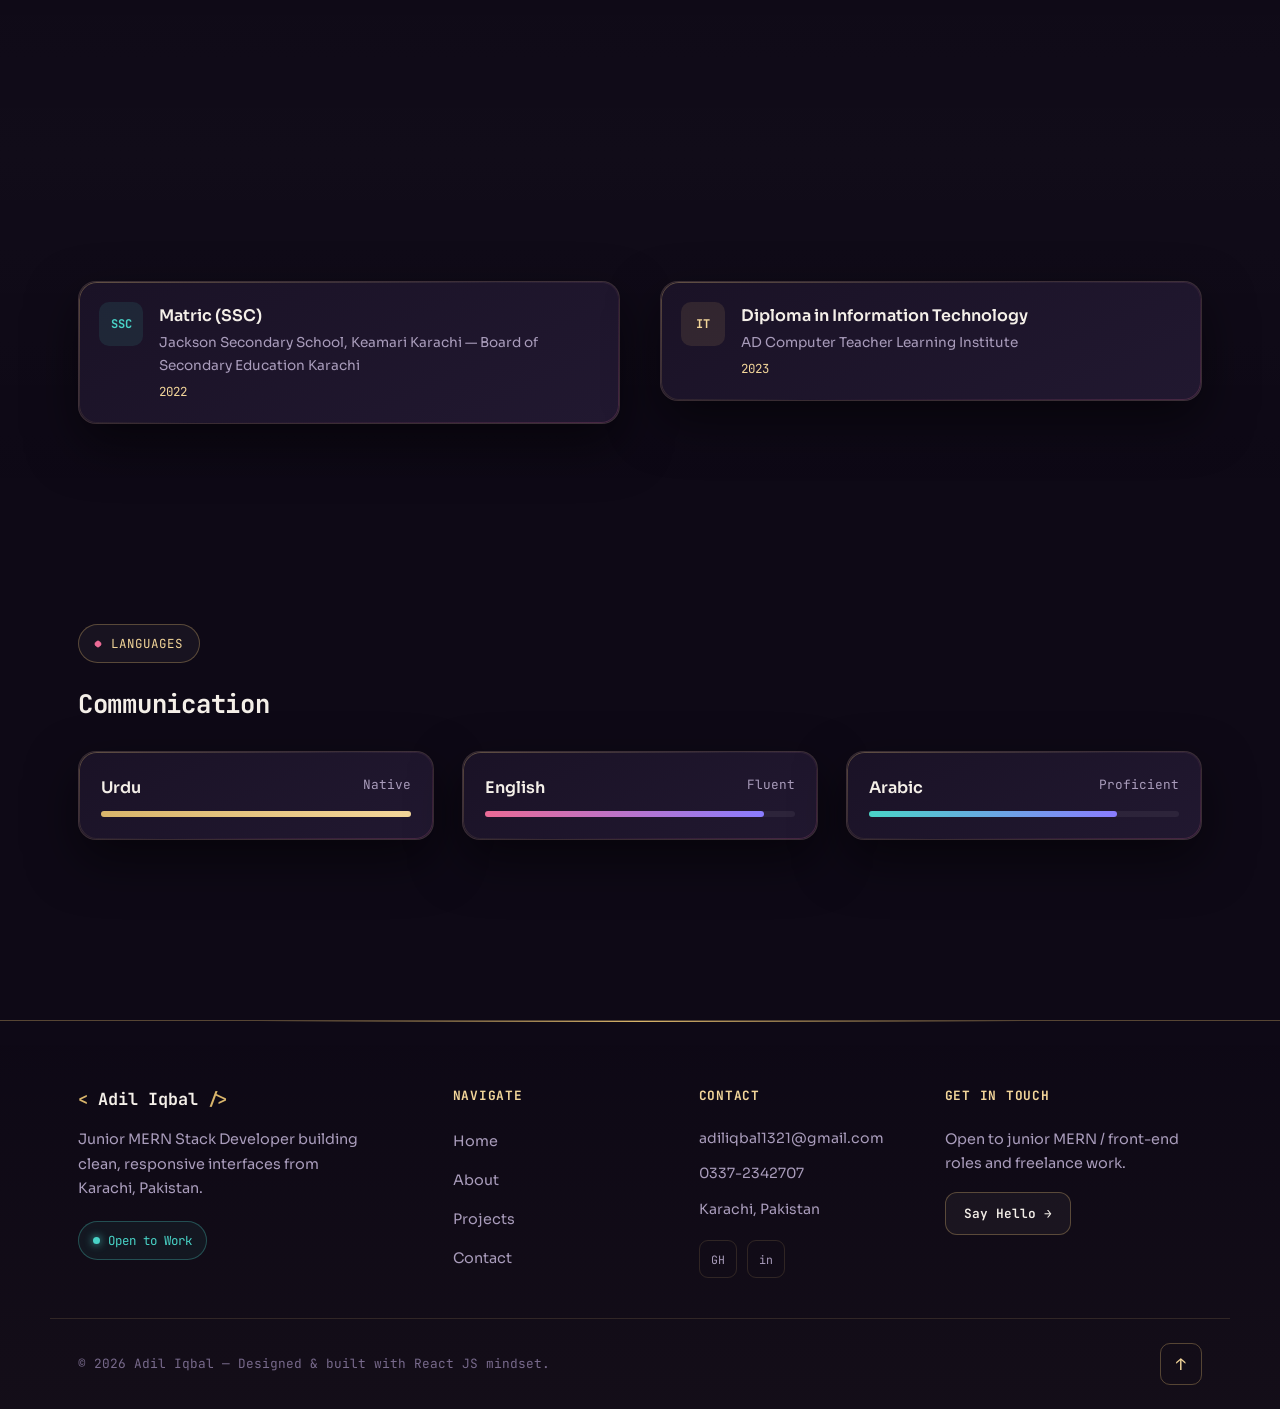
==== commit c3a45aa9: "c" ====
--- a/About.html
+++ b/About.html
@@ -3,6 +3,7 @@
 <head>
 <meta charset="UTF-8">
 <meta name="viewport" content="width=device-width, initial-scale=1.0">
+<link rel="icon" type="image/jpeg" href="faviconimage.png">
 <title>About — Adil Iqbal</title>
 <link rel="stylesheet" href="style.css">
 </head>
